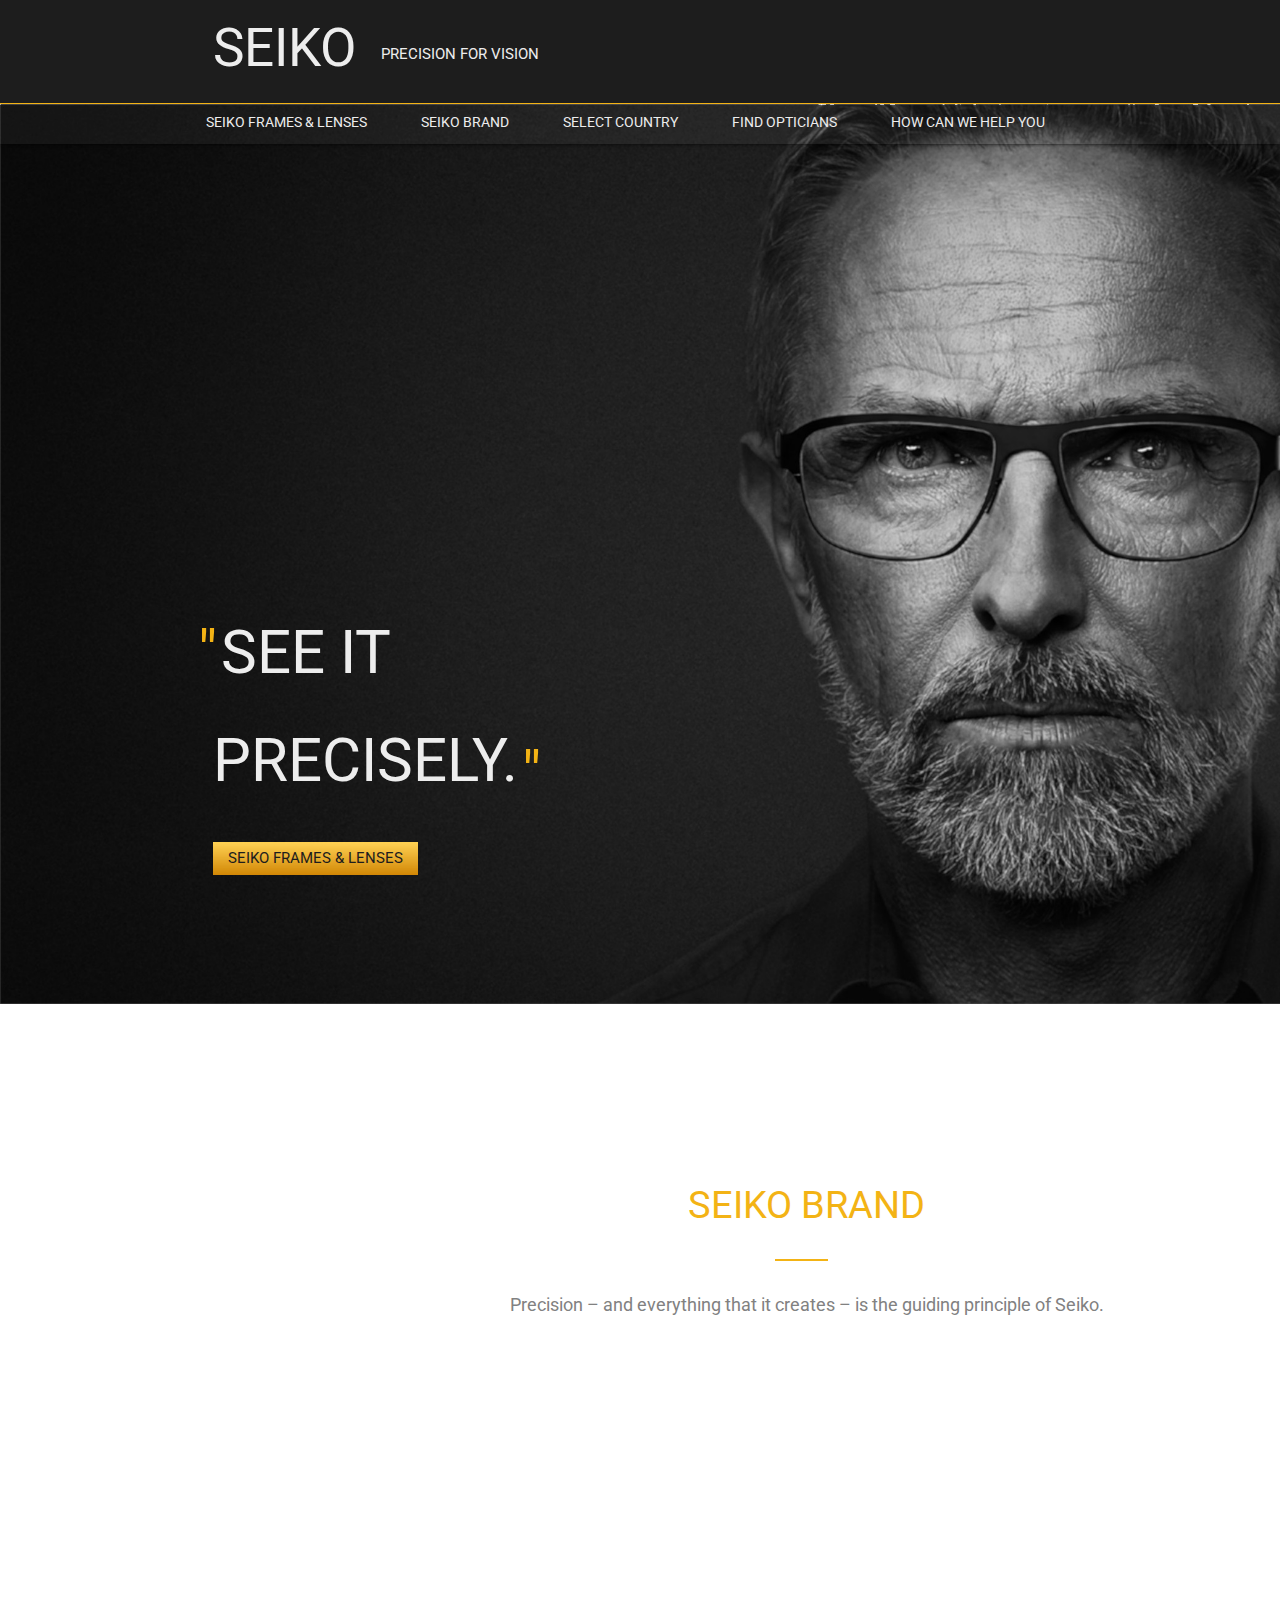
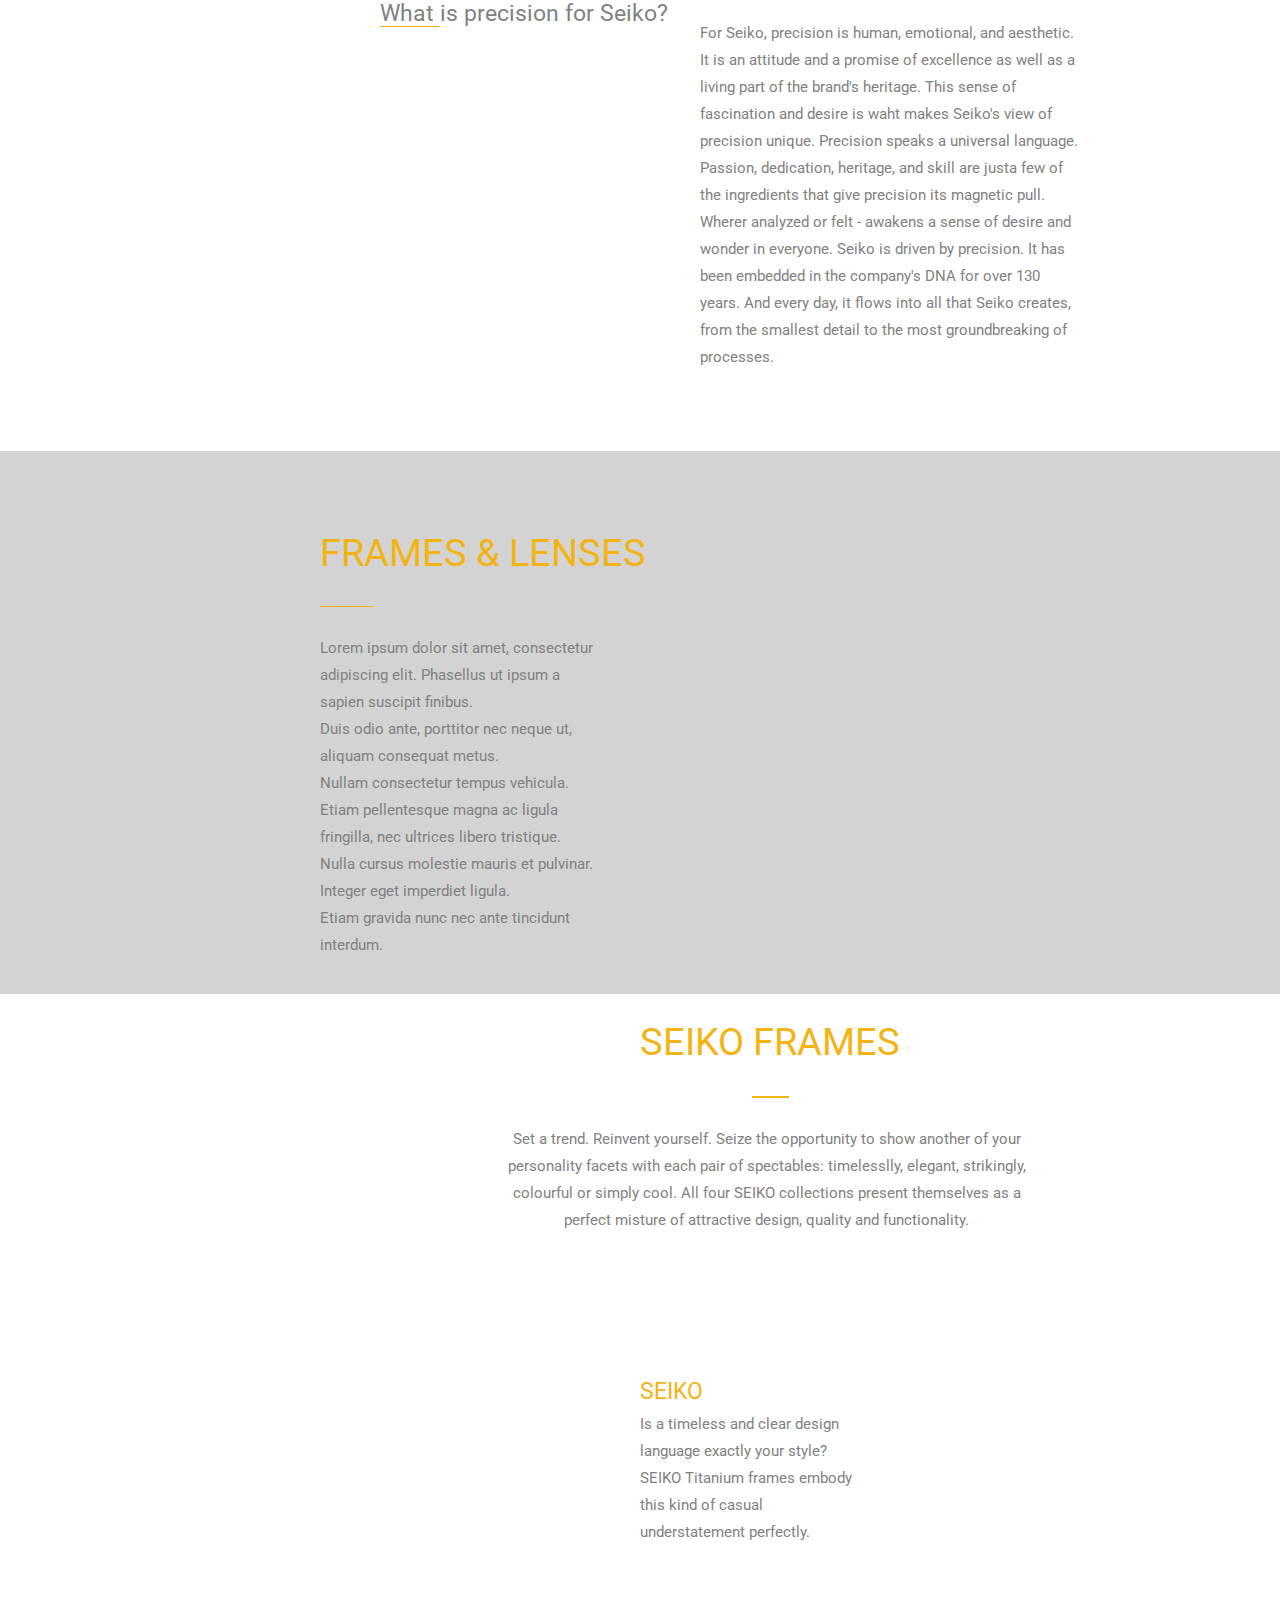
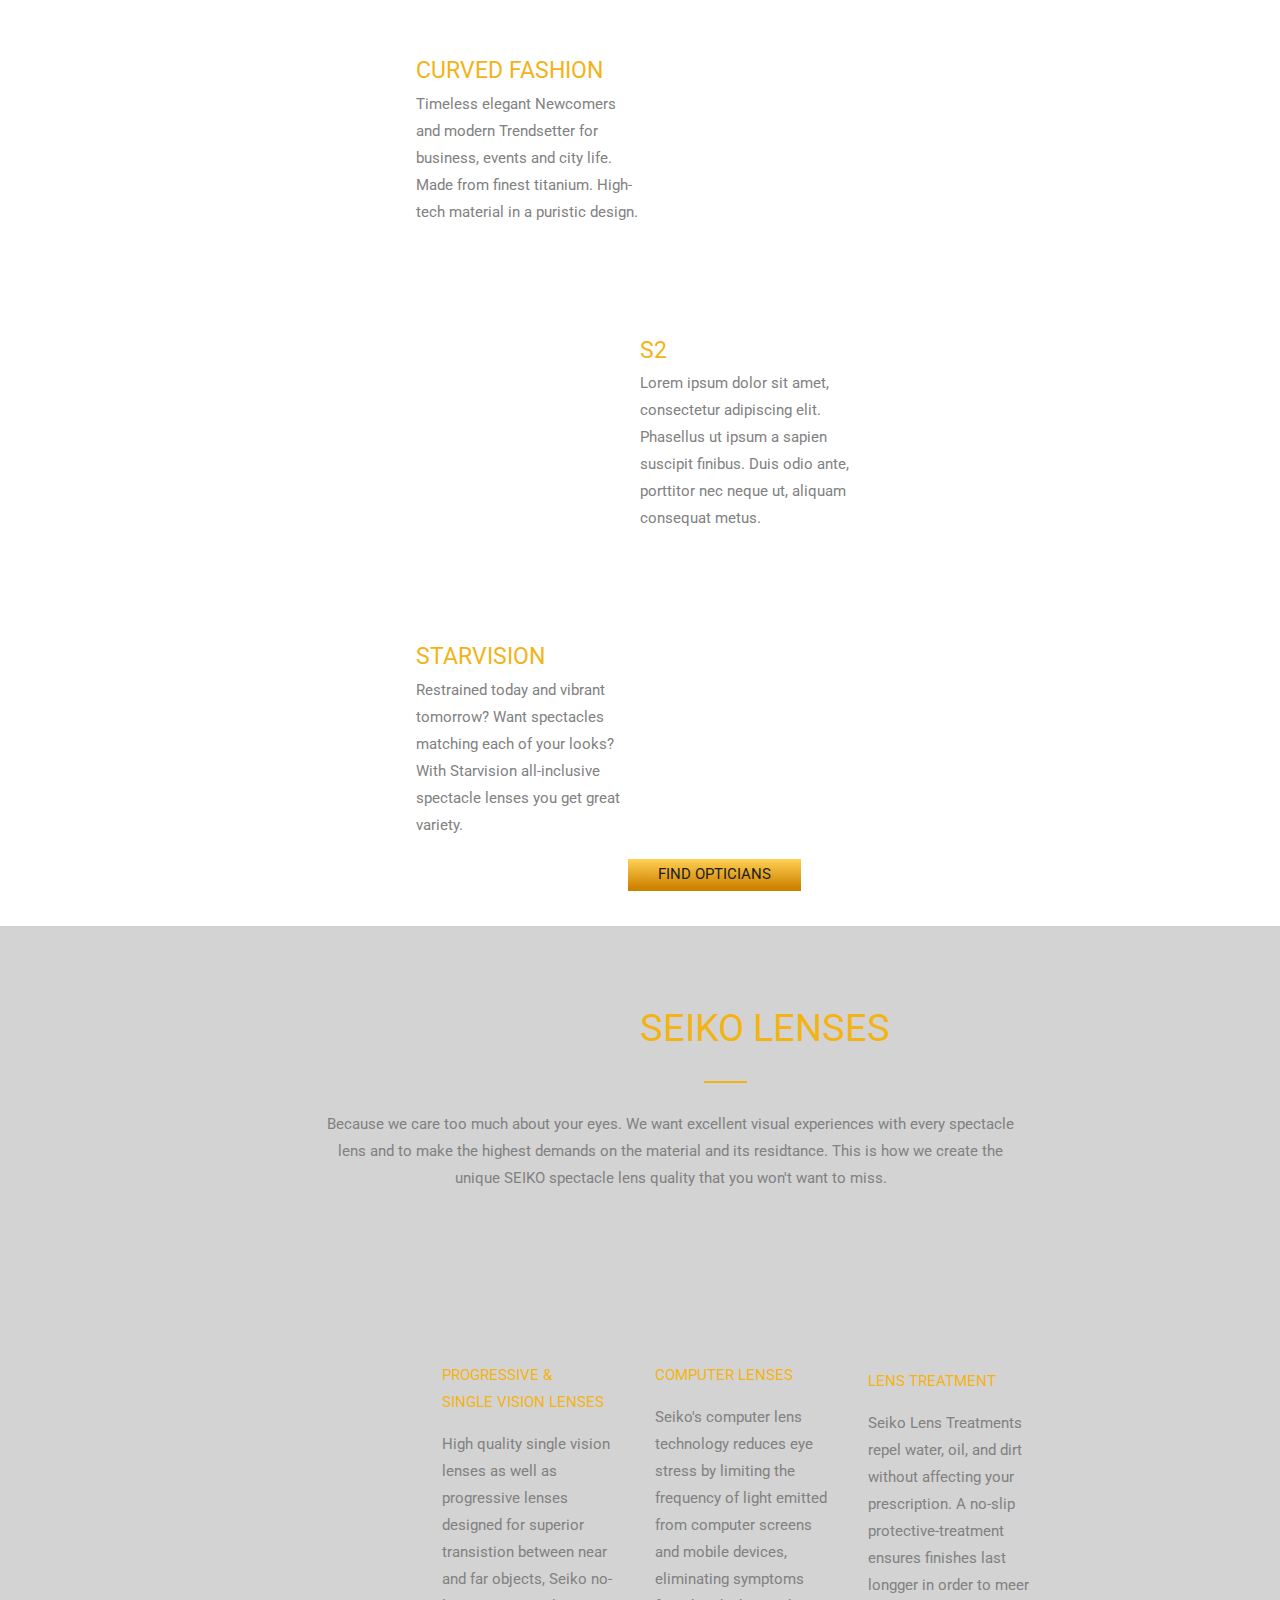
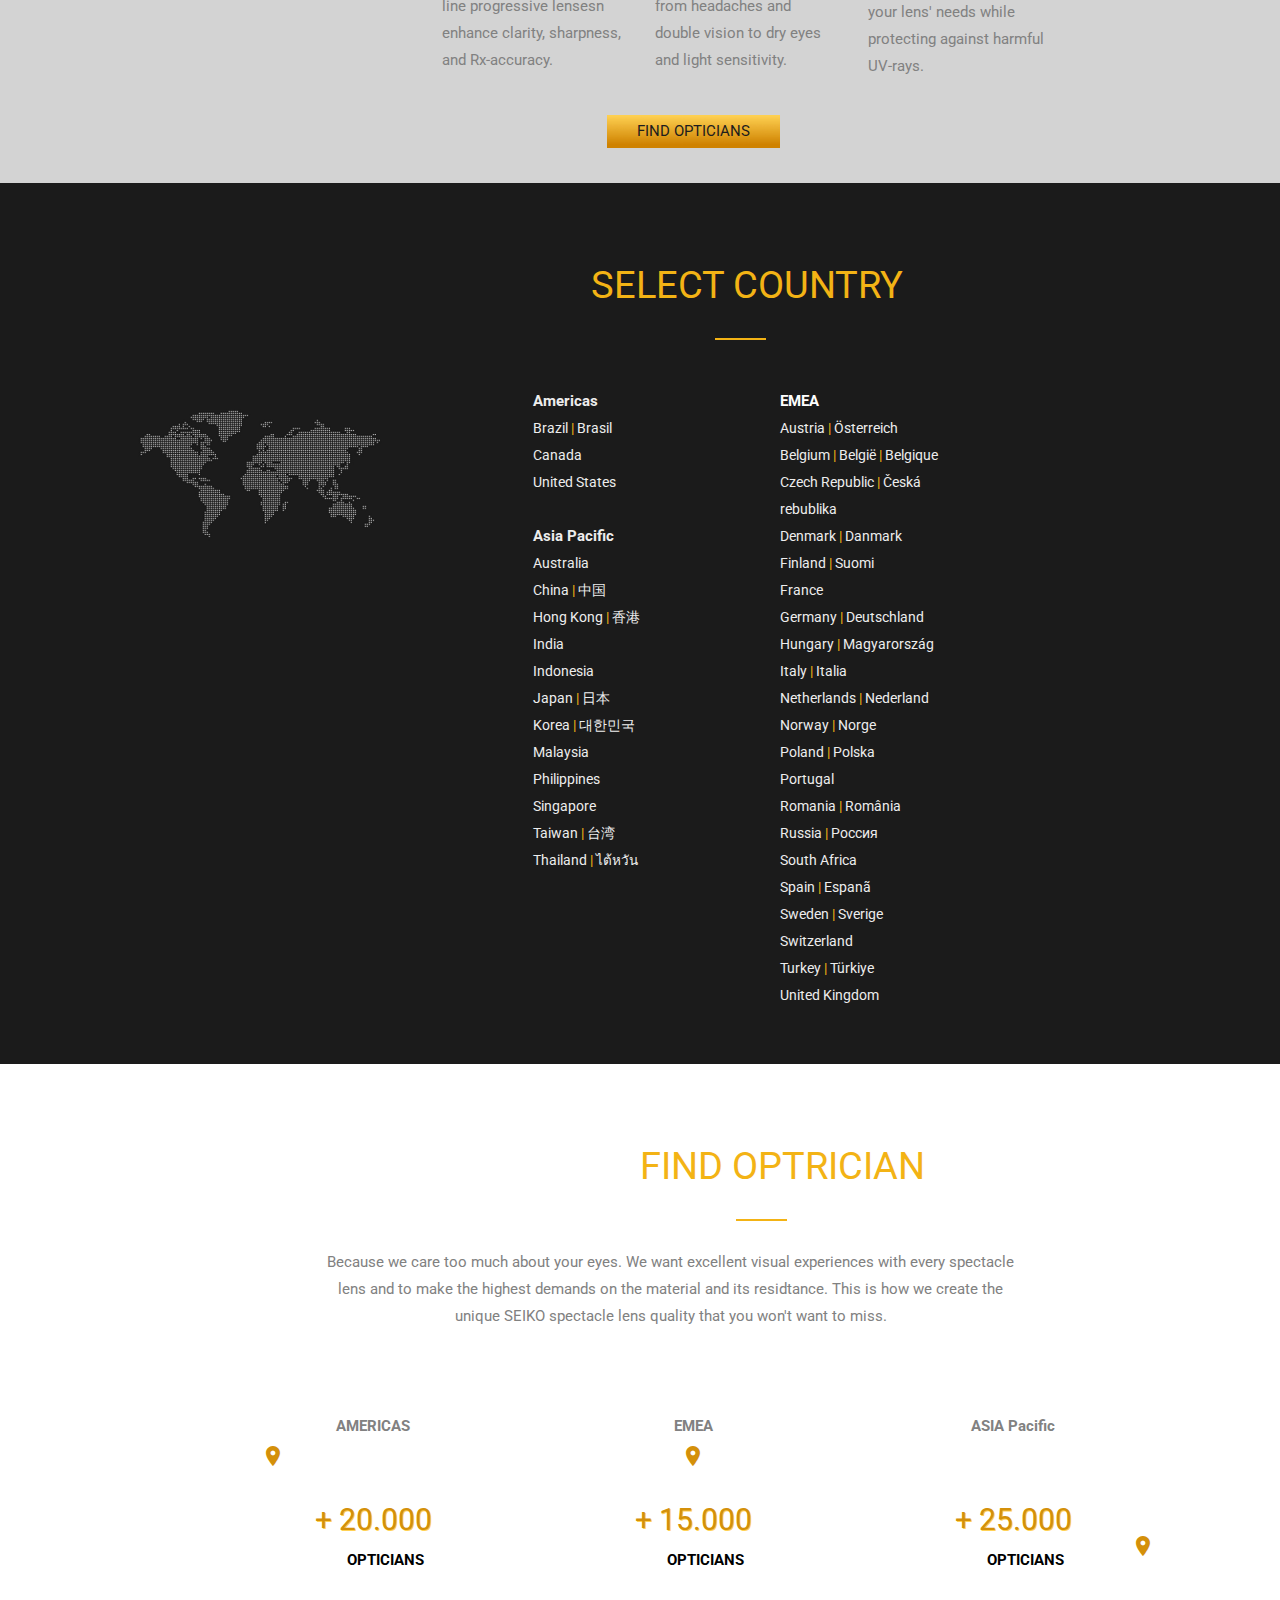
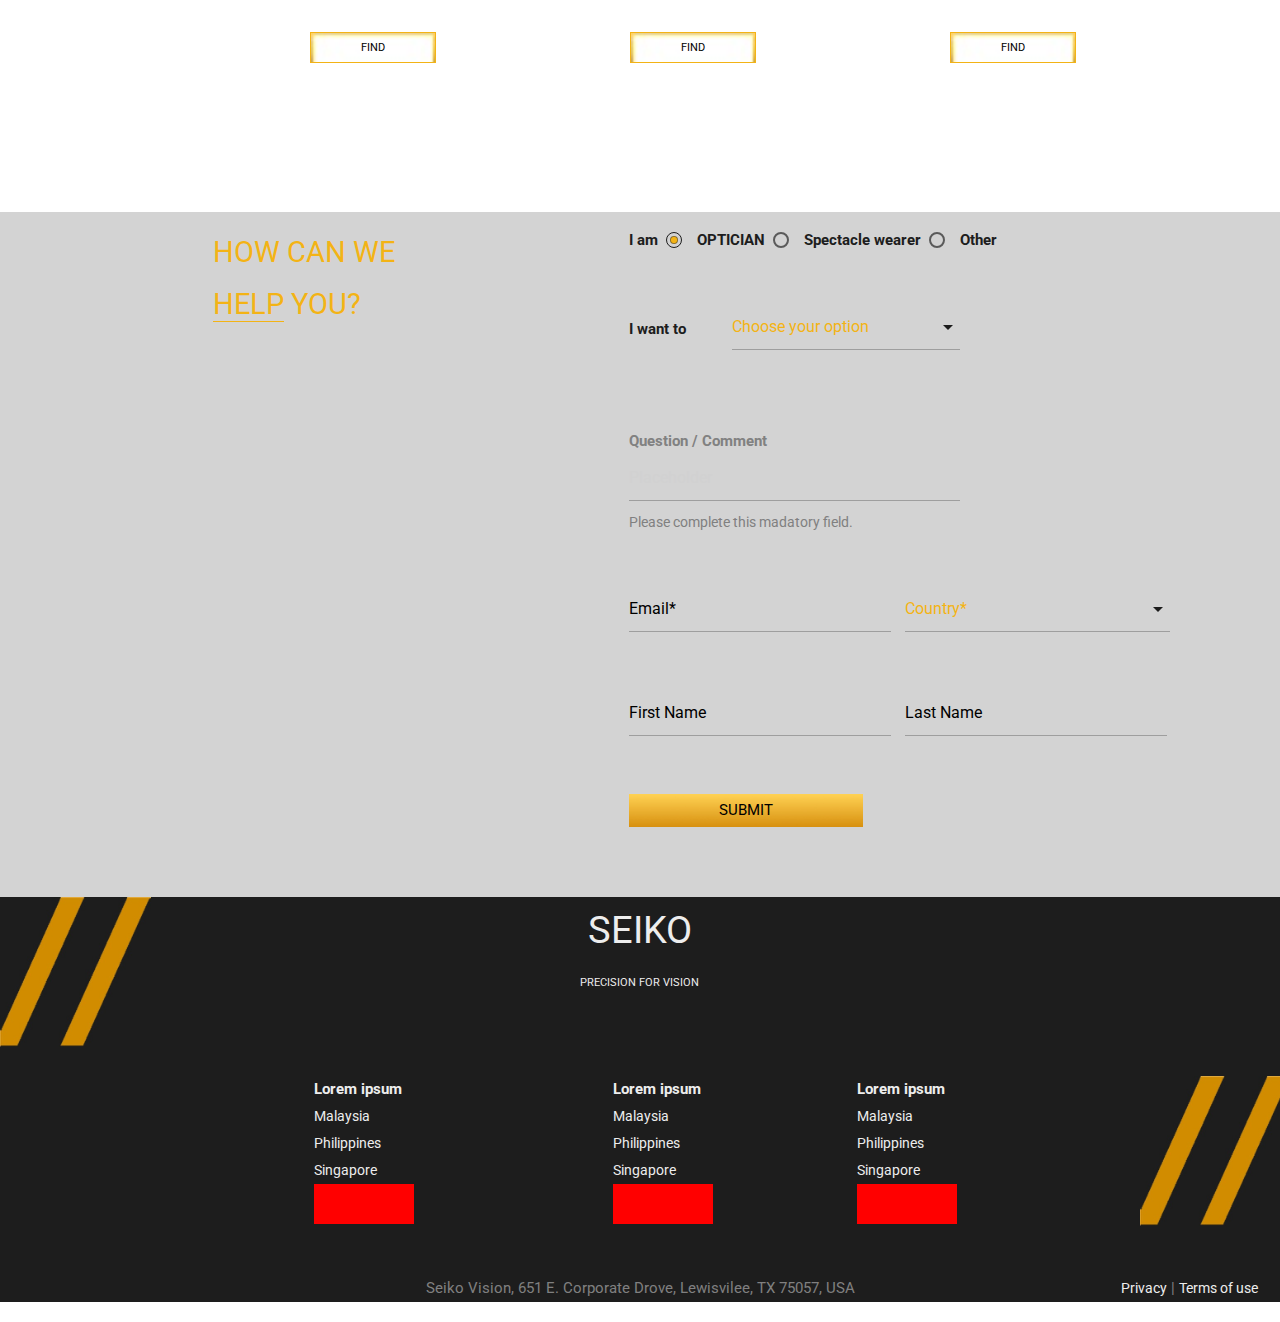
==== index.html @ 783b8f99 "adjusted footer margins and size of orange line images" ====
<!DOCTYPE html>
<html lang="en">

<head>
    <meta http-equiv="Content-Type" content="text/html; charset=UTF-8" />
    <title>SEIKO</title>

    <script src="js/sliding.js"></script>

    <!-- CSS  -->
    <link rel="stylesheet" href="https://maxcdn.bootstrapcdn.com/font-awesome/4.5.0/css/font-awesome.min.css">
    <link href="https://fonts.googleapis.com/css?family=Roboto" rel="stylesheet">
    <link href="https://fonts.googleapis.com/icon?family=Material+Icons" rel="stylesheet">
    <link href="css/materialize.css" type="text/css" rel="stylesheet"/>
    <link href="css/style.css" type="text/css" rel="stylesheet"/>
    <link href="css/sliding.css" type="text/css" rel="stylesheet"/>
</head>

<body>

    <div class="row" id="header_row">
        <div class="col s12 m12 l12" id="upper_col">
            <div class="row" id="logo_row">
                <!-- start: header with logo -->
                <div class="col s12 m12 l12" id="header_black_orange_border">
                    <div class="row" id="inner_row_header">
                        <div class="col s11 m10 l10 offset-s1 offset-m2 offset-l2 nav-wrapper container" id="inner_col_header">
                            <span id="big_logo_header">SEIKO</span>
                            <span id="second_logo_text">PRECISION FOR VISION</span>

                        </div><!-- end col-->
                    </div><!-- end row-->
                </div><!-- end: header with logo -->
            </div><!-- end row-->

<!-- START picture : see it precisely -->
            <div class="row" id="bg_image_row">
                <div class="col col s12 m12 l12" id="index-banner">
                  
    <!-- start opacity menu -->
                    <nav id="nav_desk" >
                        <div class="row" id="naw_row">
                            <div class="col s11 m10 l10 offset-s1 offset-m2 offset-l2 nav-wrapper container" id="col_menu">
                                <ul class="left hide-on-med-and-down" id="menu_list">
                                    <li><a href="#frames"><span>SEIKO FRAMES & LENSES</span></a></li>
                                    <li><a href="#seiko_brand"><span>SEIKO BRAND</span></a></li>
                                    <li><a href="#country"><span>SELECT COUNTRY</span></a></li>
                                    <li><a href="#find_optician"><span>FIND OPTICIANS</span></a></li>
                                    <li><a href="#help_container"><span>HOW CAN WE HELP YOU</span></a></li>
                                </ul>
                                <ul id="nav-mobile" class="sidenav" style=" z-index:999">
                                    <li><a href="#">Navbar Link</a></li>
                                </ul>
                                <a href="#" data-target="nav-mobile" class="sidenav-trigger" >
                                  <i class="material-icons">menu</i></a>
                            </div><!-- end col-->
                        </div><!-- end row-->
                    </nav>
    <!-- end opacity menu -->

                    <div class="col col s11 m10 l10 offset-s1 offset-m2 offset-l2" id="headline">
                            <span id="firstquote">"</span>
                            <span id="see_it">SEE IT </span>
                            <br>
                            <span id="precisely">PRECISELY.</span>
                            <span id="secondquote">"</span>
                            <br><br>
                        <button id="frames_lenses_button"><a href="#frames">SEIKO FRAMES & LENSES</a></button>
                    </div><!-- end col-->

              
                </div><!-- end col-->
            </div><!-- end row-->
<!-- END picture : see it precisely -->

        </div><!-- end col-->
    </div><!-- end row-->


<br><br><br><br>

<!-- Start: SEIKO BRAND  -->
<section>
    <div id="seiko_brand">
            <div class="row">
                <div class="col col s11 m10 l10 offset-s1 offset-m2 offset-l2 center">
                    <span class="flow-text" id="seikobrand_heading">
                      SEIKO BRAND
                    </span>
                    <br>
                    <hr id="branding_hr1">
                    <br>
                </div><!-- end col-->

                <div class="col col s11 m10 l10 offset-s1 offset-m2 offset-l2 center" id="below_seikobrand_heading">
                    <span class="flow-text" id="second_heading_seiko">
                      Precision – and everything that it creates – 
                      is the guiding principle of Seiko.
                  </span>
                </div><!-- end col-->
            </div><!-- end row-->

                    <div class="row">
                        <div class="col s10 m4 l2 offset-l4 offset-s6">
                            <img src="media/1.jpg" alt="2" class="responsive-img slideanim" id="brandimages1">
                        </div><!-- end col-->
                        <div class="col s10 m4 l2 offset-s4">
                            <img src="media/2.jpg" alt="2" class="responsive-img slideanim" id="brandimages2">
                        </div><!-- end col-->

                        <div class="col s10 m4 l2 offset-s4">
                            <img src="media/3.jpg" alt="2" class="responsive-img slideanim" id="brandimages3">
                        </div><!-- end col-->
                    </div><!-- end row-->


            <div class="row align-left">
                <div class="col s8 m11 l3 offset-m4 offset-s2 offset-l3 align-left">
                  <span id="what">
                    What
                  </span>
                  <span id="isprecision"> 
                    is precision for Seiko?
                  </span>
                </div><!-- end col-->

                <div class="col s8 m10 l4 offset-m2 offset-s2">
                    <p id="para7"><br>
                        For Seiko, precision is human, emotional, and aesthetic. It is an attitude and a promise of excellence as well as a living part of the brand's heritage. This sense of fascination and desire is waht makes Seiko's view of precision unique. Precision speaks a universal language. 
                        Passion, dedication, heritage, and skill are justa few of the ingredients that give precision its magnetic pull. Wherer analyzed or felt - awakens a sense of desire and wonder in everyone. Seiko is driven by precision. It has been embedded in the company's DNA for over 130 years. And every day, it flows into all that Seiko creates, from the smallest detail to the most groundbreaking of processes.
                    </p>
                </div><!-- end col-->
            </div><!-- end row-->
    </div><!-- end <div class="container"> -->
</section>
<!-- END: SEIKO BRAND  -->


<!-- Start: FRAMES & LENSES -->
    <div id="frames_lenses">
        <div class="section" id="frames">
            <br><br>
            <div class="row align-left" id="read_box">
                <div class="col s10 m10 l5 offset-m4 offset-s3 offset-l3">
                    <span class="flow-text" id="frames_lenses_heading">FRAMES & LENSES</span>
                    <br>
                    <hr id="lenses_hr">
                  </div>

                  <div class="col s10 m10 l3 offset-m2 offset-s2 offset-l3" >
                    <br>
                    <p id="lorem_ipsum1">
                        Lorem ipsum dolor sit amet, consectetur adipiscing elit. Phasellus ut ipsum a sapien suscipit finibus. <br> 
                        Duis odio ante, porttitor nec neque ut, aliquam consequat metus.<br>
                         Nullam consectetur tempus vehicula. <br> 
                         Etiam pellentesque magna ac ligula fringilla, nec ultrices libero tristique.<br>  
                         Nulla cursus molestie mauris et pulvinar.<br>  
                         Integer eget imperdiet ligula.<br> 
                         Etiam gravida nunc nec ante tincidunt interdum. 
                    </p>
                </div>

                <div class="col s10 m10 l4 offset-m2 offset-s2">
                    <img src="media/reading.jpg" class="responsive-img slideanim" alt="reading" id="reading_image">
                </div><!-- end col-->
            </div><!-- end row-->

        </div><!-- end <div class="section" id="brand"> -->
    </div><!-- end <div class="container"> -->
<!-- END: FRAMES & LENSES -->


<!-- Start: SEIKO FRAMES -->
    <div class="container">
        <div class="section" id="seikoframes">
            <div class="row">
                <div class="col s10 m8 l5 offset-m4 offset-s3 offset-l6">
                    <span class="flow-text" id="seiko_frames_heading">SEIKO FRAMES</span>
                    <br>
                    <hr id="branding_hr">
                    <br>
                </div>
                <div class="col s10 m10 l8 offset-m1 offset-s2 offset-l4 center" id="seiko_frames_second_heading">
                    <p id="para1">
                        Set a trend. Reinvent yourself. Seize the opportunity to show another of your personality facets with each pair of spectables: timelesslly, elegant, strikingly, colourful or simply cool. All four SEIKO collections present themselves as a perfect misture of attractive design, quality and functionality.
                    </p>
                </div><!-- end col-->
            </div><!-- end row-->

<!-- SEIKO Titanium -->
            <div class="row">
                <br><br>
                <div class="col s6 m6 l5 offset-l1">
                    <img src="media/glasses.jpg" class="responsive-img slideanim" alt="reading" id="glasses1">
                </div><!-- end col-->

                <div class="col s6 m6 l3 left-align">
                    <div id="glasses_titanium_heading">
                        <span id="inside_titanium" class="left">SEIKO</span>
                        <br>
                        <span class="left"> 
                          Is a timeless and clear design language exactly your style? SEIKO Titanium frames embody this kind of casual understatement perfectly.
                        </span>
                    </div>
                </div><!-- end col-->
            </div><!-- end row-->

<!-- CURVED FASHION -->
            <div class="row">
                <br><br>
                <div class="col s6 m6 l3 offset-l3">
                    <div id="glasses_curved_heading">
                        <span id="inside_curved" class="left">CURVED FASHION</span>
                        <br>
                        <span class="left"> 
                          Timeless elegant Newcomers and modern Trendsetter for business, events and city life. Made from finest titanium. High-tech material in a puristic design.
                        </span>
                    </div>
                </div><!-- end col-->

                <div class="col s6 m6 l5">
                    <img src="media/glasses.jpg" class="responsive-img slideanim" alt="reading" id="glasses2">
                </div><!-- end col-->
            </div><!-- end row-->

<!-- S2 -->
            <div class="row">
                <br><br>
                <div class="col s6 m6 l5 offset-l1">
                    <img src="media/glasses.jpg" class="responsive-img slideanim" alt="reading" id="glasses3">
                </div>
                <div class="col s6 m6 l3">
                    <div id="glasses_s2_heading">
                        <span id="inside_s2" class="left">S2</span>
                        <br>
                        <span class="left"> 
                          Lorem ipsum dolor sit amet, consectetur adipiscing elit. Phasellus ut ipsum a sapien suscipit finibus. Duis odio ante, porttitor nec neque ut, aliquam consequat metus. 
                        </span>
                    </div>
                </div><!-- end col-->
            </div><!-- end row-->

<!-- STARVISION -->
            <div class="row">
                <br><br>
                <div class="col s6 m6 l3 offset-l3">
                    <div id="glasses_starvision_heading">
                        <span id="inside_starvision" class="left">STARVISION</span>
                        <br>
                        <span class="left"> 
                          Restrained today and vibrant tomorrow? Want spectacles matching each of your looks? With Starvision all-inclusive spectacle lenses you get great variety.
                        </span>
                    </div>
                </div><!-- end col-->

                <div class="col s6 m6 l5">
                    <img src="media/glasses.jpg" class="responsive-img slideanim" alt="reading" id="glasses4">
                </div><!-- end col-->
            </div><!-- end row-->

            <div class="row">
                <div class="col s10 m12 l12 center offset-l1">
                    <button id="find_optician1"><a href="#find_optician"><span>FIND OPTICIANS</span></a></button>
                </div><!-- end col-->
            </div><!-- end row-->
        </div><!-- end <div class="section" id="brand"> -->
    </div><!-- end <div class="container"> -->
<!-- END: SEIKO FRAMES -->



<!-- Start: SEIKO LENSES -->
    <div id="seiko_lenses">
        <div class="section" id="lenses">
            <br><br>
            <div class="row">
                <div class="col s10 m12 l4 offset-l6 offset-s4">
                    <span class="flow-text" id="seiko_lenses_heading">SEIKO LENSES</span>
                    <br>
                    <hr id="branding_hr2">
                    <br>
                </div><!-- end col-->

                <div class="col s10 m10 l7 offset-s2 offset-m1 offset-l3 center" id="seiko_lenses_2nd_text">
                    <p id="para2">
                        Because we care too much about your eyes. We want excellent visual experiences with every spectacle lens and to make the highest demands on the material and its residtance. This is how we create the unique SEIKO spectacle lens quality that you won't want to miss.
                    </p>
                </div><!-- end col-->
            </div><!-- end row-->

            <div class="row">
                <div class="col s10 m10 l2 offset-m1 offset-s2 offset-l4">
                    <img src="media/lens1.gif" class="responsive-img slideanim" alt="1" id="lens1"><br>

                    <span id="lens1_heading" class="left">
                      PROGRESSIVE & 
                      <br>
                      SINGLE VISION LENSES
                    </span>
                    <br>
                    <p id="para3" class="left">
                        High quality single vision lenses as well as progressive lenses designed for superior transistion between near and far objects, Seiko no-line progressive lensesn enhance clarity, sharpness, and Rx-accuracy.
                    </p>
                </div><!-- end col-->

                <div class="col s10 m10 l2 offset-m1 offset-s2">
                    <img src="media/lens2.gif" class="responsive-img slideanim" alt="2" id="lens2"><br>

                    <span id="lens2_heading" class="left">
                      COMPUTER LENSES
                    </span>
                    <br><br>
                    <p id="para4" class="left">
                        Seiko's computer lens technology reduces eye stress by limiting the frequency of light emitted from computer screens and mobile devices, eliminating symptoms from headaches and double vision to dry eyes and light sensitivity.
                    </p>
                </div><!-- end col-->

                <div class="col s10 m10 l2 offset-m1 offset-s2">
                    <img src="media/lens3.gif" alt="3" class="responsive-img slideanim" id="lens3"><br>

                    <span id="lens3_heading" class="left">
                      LENS TREATMENT
                    </span>
                    <br><br>
                    <p id="para5" class="left">
                        Seiko Lens Treatments repel water, oil, and dirt without affecting your prescription. A no-slip protective-treatment ensures finishes last longger in order to meer your lens' needs while protecting against harmful UV-rays.
                    </p>
                </div><!-- end col-->
            </div><!-- end row-->

            <div class="row">
                <div class=" col s10 m12 l9 center offset-l2">
                    <button id="find_optician2"><a href="#find_optician"><span>FIND OPTICIANS</span></a></button>
                </div><!-- end col-->
            </div><!-- end row-->

        </div><!-- end section-->
    </div><!-- end <div id="seiko_lenses">-->
<!-- END: SEIKO LENSES -->


<!-- Start: SELECT COUNTRY -->
    <div id="country_select">
        <div class="section" id="country">
            <br><br>
            <div class="row align-left">
                <div class="col s12 m12 l6 offset-l4 center">
                    <span class="flow-text" id="select_country_heading">
                      SELECT COUNTRY
                    </span>
                    <br>
                    <hr id="branding_hr3">
                    <br>
                </div><!-- end col-->
            </div><!-- end row-->

            <div class="row">
                <div class="col s12 m12 l2 offset-l1 center">
                    <img src="media/map.jpg" class="responsive-img" alt="2" id="country_map">
                </div><!-- end col-->

                <div class="col s12 m12 l8 offset-l1">
                    <div class="row">
                        <div class="col s6 m6 l3 offset-l1">
                            <ul id="countrylist1">
                                <li id="UL_HEADING1">Americas</li>
                                <li><a href="#" alt="">Brazil <div class="horizontal_line">|</div> Brasil</a></li>
                                <li><a href="#" alt="">Canada</a></li>
                                <li><a href="#" alt="">United States</a></li>
                                <li>&ensp;</li>
                                <li id="UL_HEADING2">Asia Pacific</li>
                                <li><a href="#" alt="">Australia</a></li>
                                <li><a href="#" alt="">China  <div class="horizontal_line">|</div> 中国 </a></li>
                                <li><a href="#" alt="">Hong Kong  <div class="horizontal_line">|</div> 香港 </a></li>
                                <li><a href="#" alt="">India</a></li>
                                <li><a href="#" alt="">Indonesia</a></li>
                                <li><a href="#" alt="">Japan  <div class="horizontal_line">|</div> 日本 </a></li>
                                <li><a href="#" alt="">Korea  <div class="horizontal_line">|</div> 대한민국 </a></li>
                                <li><a href="#" alt="">Malaysia</a></li>
                                <li><a href="#" alt="">Philippines</a></li>
                                <li><a href="#" alt="">Singapore</a></li>
                                <li><a href="#" alt="">Taiwan  <div class="horizontal_line">|</div> 台湾 </a></li>
                                <li><a href="#" alt="">Thailand  <div class="horizontal_line">|</div> ไต้หวัน </a></li>
                            </ul>
                        </div><!-- end col-->

                        <div class="col s6 m6 l3 offset-l1">
                            <ul style="color:white;">
                                <li id="UL_HEADING3">EMEA</li>
                                <li><a href="#" alt="">Austria  <div class="horizontal_line">|</div>  &#214;sterreich</a></li>
                                <li><a href="#" alt="">Belgium  <div class="horizontal_line">|</div>  Belgi&#235;  <div class="horizontal_line">|</div>  Belgique</a></li>
                                <li><a href="#" alt="">Czech Republic  <div class="horizontal_line">|</div> &#268;esk&#225; rebublika </a></li>
                                <li><a href="#" alt="">Denmark  <div class="horizontal_line">|</div>  Danmark</a></li>
                                <li><a href="#" alt="">Finland  <div class="horizontal_line">|</div>  Suomi </a></li>
                                <li><a href="#" alt="">France</a></li>
                                <li><a href="#" alt="">Germany  <div class="horizontal_line">|</div>  Deutschland</a></li>
                                <li><a href="#" alt="">Hungary  <div class="horizontal_line">|</div>  Magyarorsz&#225;g</a></li>
                                <li><a href="#" alt="">Italy  <div class="horizontal_line">|</div>  Italia </a></li>
                                <li><a href="#" alt="">Netherlands  <div class="horizontal_line">|</div>  Nederland</a></li>
                                <li><a href="#" alt="">Norway  <div class="horizontal_line">|</div>  Norge</a></li>
                                <li><a href="#" alt="">Poland  <div class="horizontal_line">|</div>  Polska</a></li>
                                <li><a href="#" alt="">Portugal</a></li>
                                <li><a href="#" alt="">Romania  <div class="horizontal_line">|</div>  Rom&#226;nia</a></li>
                                <li><a href="#" alt="">Russia  <div class="horizontal_line">|</div> Россия </a></li>
                                <li><a href="#" alt="">South Africa</a></li>
                                <li><a href="#" alt="">Spain  <div class="horizontal_line">|</div>  Espan&#227;</a></li>
                                <li><a href="#" alt="">Sweden  <div class="horizontal_line">|</div>  Sverige</a></li>
                                <li><a href="#" alt="">Switzerland</a></li>
                                <li><a href="#" alt="">Turkey  <div class="horizontal_line">|</div>  T&#252;rkiye</a></li>
                                <li><a href="#" alt="">United Kingdom</a></li>
                            </ul>
                        </div><!-- end col-->
                    </div><!-- end row-->
                </div><!-- end col-->
            </div><!-- end row-->
        </div><!-- end <div class="section" id="brand"> -->
    </div><!-- end <div class="container"> -->
<!-- END: SELECT COUNTRY -->


<!-- Start: FIND OPTRICIAN -->
    <div id="find_optician">
        <div class="section" id="findoptrician">
            <br><br>
            <div class="row">
                <div class="col s8 m10 l6 offset-l6 offset-m4 offset-s3 ">
                    <span class="flow-text" id="find_opt_heading">
                      FIND OPTRICIAN
                    </span>
                    <br>
                    <hr id="branding_hr4">
                    <br>
                </div><!-- end col-->

                <div class="col s10 m10 l7 offset-s2 offset-m1 offset-l3 center " id="find_text">
                    <p id="para6">
                        Because we care too much about your eyes. We want excellent visual experiences with every spectacle lens and to make the highest demands on the material and its residtance. This is how we create the unique SEIKO spectacle lens quality that you won't want to miss.
                    </p>
                </div><!-- end col-->
            </div><!-- end row-->
        </div><!-- end <div class="section" id="lenses"> -->
    </div><!-- end <div class="container"> -->
<!-- END: FIND OPTRICIAN -->

<!-- Start: FIND County OPTRICIAN -->
    <div id="find_country_opt">
        <div class="section" id="find_country">
            <div class="row center">
                <div class="col s12 m12 l3 offset-l2">
                    <span id="find_americas_heading">
                      AMERICAS
                    </span>
                    <br>
                    <img src="media/map3.jpg" class="responsive-img slideanim" alt="2" id="america_img">
                    <br>
                    <button id="find_america">
                        FIND
                    </button>

                    <div id="america_text">
                        <span class="flow-text" id="america_number">+ 20.000 </span><br>
                        <span id="america_under_text">&ensp;&ensp;&ensp;OPTICIANS</span>
                    </div>
                    <i class="material-icons" id="loc_america">location_on</i>
                </div><!-- end col-->

                <div class="col s12 m12 l3  center">
                    <span id="find_emea_heading">
                      EMEA
                    </span>
                    <br>
                    <img src="media/map3.jpg" class="responsive-img slideanim" alt="2" id="emea_img">
                    <br>
                    <button id="find_emea">
                        FIND
                    </button>

                    <div id="emea_text">
                        <span class="flow-text" id="emea_number">+ 15.000 </span><br>
                        <span id="emea_under_text">&ensp;&ensp;&ensp;OPTICIANS</span>
                    </div>

                    <i class="material-icons" id="loc_emea">location_on</i>
                </div><!-- end col-->

                <div class="col s12 m12 l3  center">
                    <span id="find_asia_heading">
                      ASIA Pacific
                    </span>
                    <br>
                    <img src="media/map3.jpg" class="responsive-img slideanim" alt="2" id="asia_img">
                    <br>
                    <button id="find_asia">
                        FIND
                    </button>

                    <div id="asia_text">
                        <span class="flow-text" id="asia_number">+ 25.000 </span><br>
                        <span id="asia_under_text">&ensp;&ensp;&ensp;OPTICIANS</span>
                    </div>

                    <i class="material-icons" id="loc_asia">location_on</i>
                </div><!-- end col-->
            </div><!-- end row-->

        </div><!-- end section-->
    </div><!-- end <div id="find_country_opt">-->
<!-- END: FIND country OPTRICIAN -->

<!-- Start: How can we help you -->
    <div id="help_container">
        <div class="section" id="how_help">
            <div class="row align-left">
                <div class="col s9 l4 offset-l2 offset-s3 align-left">
                  <span id="help_can">HOW CAN WE</span> <br> 
                 <span id="help_how_heading">HELP</span><span id="help_can1"> YOU?</span>
                </div><!-- end col-->

                <div class="col s12 m6 l6">
                    <form action="#">

                      <div class="row" >
                        <div class="col s10 m12 l12 offset-s2">
                          <label class="radiolabel">
                              <span>I am</span>
                            <input class="with-gap" name="group1" type="radio" checked />
                              <span>OPTICIAN</span>
                          </label>
                            
                          <label class="radiolabel">
                            <input class="with-gap" name="group1" type="radio" />
                              <span>Spectacle wearer</span>
                          </label>
                            
                          <label class="radiolabel">
                            <input class="with-gap" name="group1" type="radio"  />
                              <span>
                                Other
                              </span>
                          </label>
                        </div>
                      </div>

                        <div class="row">
                          <div class="input-field col s10 m12 l12 offset-s2" style="margin-bottom:0;padding-bottom:0">
                            <div class="row">
                              <div class="input-field col s2" ><label>I want to</label>
                              </div>
                              <div class="input-field col s4">
                                <select>
                                  <option value="" selected>Choose your option</option>
                                  <option value="1">Option 1</option>
                                  <option value="2">Option 2</option>
                                  <option value="3">Option 3</option>
                                </select>
                              </div>
                            </div>
                          </div><!-- end col-->
                        </div>

                        <div class="row">
                            <div class="input-field col s9 m6 l6 offset-s2">
                                <span>Question / Comment</span><br>
                                <input placeholder="Placeholder" id="comment" type="text" class="validate">
                                <span id="comment_form">
                                  Please complete this madatory field.
                                </span>
                            </div><!-- end col-->
                        </div><!-- end row-->

                        <div class="row">
                            <div class="input-field col s10 m5 l5 offset-s2">
                                <input  value="Email*" id="email" type="email" class="validate">
                            </div><!-- end col-->

                            <div class="input-field col s9 m5 l5 offset-s2" id="country1">
                                <select >
                                  <option value="" selected>Country<span id="red_star1">*</span></option>
                                  <option value="1">Denmark</option>
                                </select>
                            </div><!-- end col-->
                        </div><!-- end row-->

                        <div class="row">
                            <div class="input-field col s10 m5 l5 offset-s2">
                                <input placeholder="Placeholder" id="first_name" type="text" class="validate" value="First Name">
                            </div><!-- end col-->

                            <div class="input-field col s10 m5 l5 offset-s2">
                                <input placeholder="Placeholder" id="last_name" type="text" class="validate" value="Last Name">
                            </div><!-- end col-->
                        </div><!-- end row-->

                        <div class="row">
                            <div class="input-field col s10 m5 l5 offset-s2">
                              <button id="submit">
                                  SUBMIT
                              </button>
                            </div>
                        </div>
                    </form>

                </div><!-- end col-->
            </div><!-- end row-->
        </div>
        <!-- end <div class="section" id="lenses"> -->
    </div>
    <!-- end <div class="container"> -->
<!-- END: How can we help you -->

<!-- Start: FOOTER -->
        <div class="section" id="footer">
            <div class="row center-align">
                <div class="col s12 m12 l4 left-align">
                     <img src="media/orange_lines.jpg" alt="" id="orange_line1">  
                </div><!-- end col-->
                <div class="col s12 m12 l4">
                    <span class="flow-text" id="footer_heading1">
                      SEIKO
                    </span>
                    <br>

                    <span class="flow-text" id="footer_heading2">
                      PRECISION FOR VISION
                    </span>
                </div><!-- end col-->
                <div class="col s12 m12 l4 right-align">
                     &emsp; 
                </div><!-- end col-->
            </div><!-- end row-->

            <div class="row center-align">
                <div class="col s12 m12 l12">
                    <div class="row">
                        <div class="col s12 m12 l2 offset-l3">
                               <ul id="footer_links1">
                                    <li class="footer_span_headings">Lorem ipsum</li>
                                    <li ><a href="#" alt="">Malaysia</a></li>
                                    <li><a href="#" alt="">Philippines</a></li>
                                    <li><a href="#" alt="">Singapore</a></li>
                                </ul>
                                <div class="red_box">&ensp;</div>
                        </div><!-- end col-->
                        <div class="col s12 m12 l3">
                            <div style="width: 50%; margin: 0 auto;">
                               <ul id="footer_links2">
                                    <li class="footer_span_headings">Lorem ipsum</li>
                                    <li><a href="#" alt="">Malaysia</a></li>
                                    <li><a href="#" alt="">Philippines</a></li>
                                    <li><a href="#" alt="">Singapore</a></li>
                                </ul>
                                <div class="red_box">&ensp;</div>
                            </div>
                        </div><!-- end col-->
                        <div class="col s12 m12 l2" >
                               <ul id="footer_links3">
                                    <li class="footer_span_headings">Lorem ipsum</li>
                                    <li><a href="#" alt="">Malaysia</a></li>
                                    <li><a href="#" alt="">Philippines</a></li>
                                    <li><a href="#" alt="">Singapore</a></li>
                                </ul>
                                <div class="red_box">&ensp;</div>
                        </div><!-- end col-->
                        <div class="col s12 m12 l2 right-align">
                               <img src="media/orange_lines.jpg" alt="" id="orange_line2">
                        </div><!-- end col-->

                    </div><!-- end row-->

                </div><!-- end col-->
            </div><!-- end row-->

             <div class="row align-left">
                <div class="col s10 m6 l6 offset-l3 center-align">
                    <span style="color:grey">
                    Seiko Vision, 651 E. Corporate Drove, Lewisvilee, TX 75057, USA
                    </span>
                </div><!-- end col-->
                 <div class="col s10 m6 l3">
                    <ul id="terms" >
                        <li><a href="#" alt="">Privacy</a></li>
                        |
                        <li><a href="#" alt="">Terms of use</a></li>
                    </ul>  
                </div><!-- end col-->

            </div><!-- end row-->

             
    </div><!-- end col-->



<!-- END: FOOTER -->


<!--  Scripts-->
    <script src="https://code.jquery.com/jquery-2.1.1.min.js"></script>
    <script src="js/materialize.js"></script>
    <script src="js/init.js"></script>
    <script>

      

        document.addEventListener('DOMContentLoaded', function() {
            var elems = document.querySelectorAll('.sidenav');
            var instances = M.Sidenav.init(elems, options);
        });

        // Or with jQuery

        $(document).ready(function() {
            $('.sidenav').sidenav();
        });

        document.addEventListener('DOMContentLoaded', function() {
            var elems = document.querySelectorAll('select');
            var instances = M.FormSelect.init(elems, options);
        });

        // Or with jQuery

        $(document).ready(function() {
            $('select').formSelect();
        });


        $(document).ready(function() {
            M.updateTextFields();
        });


        $(document).ready(function() {
          $('select').material_select();
        });

         $('select').material_select('destroy');






    </script>
</body>
</html>
---- css/style.css ----
/* Custom Stylesheet */
/**
 * orange: #F3B315   black:#1D1D1D    white:#EDEDED
 */















*{padding:0; margin:0;font-family: 'Roboto', sans-serif; }

html, body {
    max-width: 100%;
    overflow-x: hidden;
    scroll-behavior: smooth;    
}

body{
	scroll-behavior: smooth;    
	position: relative; 
    z-index: -999; 
}
.red_box{
	width: 100px;
	height: 40px;
	background-color: red;
}




/* ************************************************************************************** /*
/*text*/

#lorem_ipsum1{
	padding-right: 3em;text-align: left;
}
#para1{
	padding-right: 3em;
}
#seiko_lenses_2nd_text{
	margin-bottom: 2.2em; 
}
#para2{
	padding-right: 3em;
}

/*small*/
@media only screen and (min-width: 0px){
#para3{
	padding: 1em; padding-left: 1em;
}
#para4{
	padding: 1em; padding-left: 1em;
}
#para5{
	padding: 1em; padding-left: 1em;
}
#para1{
	padding-right: 3em;
}
}

/*medium*/
@media only screen and (min-width: 601px){
#para3{
	padding: 1em; 
}
#para4{
	padding: 1em;
}
#para5{
	padding: 1em;
}
#para1{
	padding-right: 0em;
}
}

/*large*/
@media only screen and (min-width: 993px){
#para3{
	padding: 1em; text-align: left;
}
#para4{
	padding: 1em;text-align: left;
}
#para5{
	padding: 1em;text-align: left;
}
#para1{
	padding-right: 3em;
}
}






#find_text{
	margin-bottom: 2.2em; 
}
#para6{
	padding-right: 3em;
}
#para7{
	padding-right: 3em;
}
#america_text{
    position: relative; top:-170px; left: 0px;
}
#emea_text{
	position: relative; top:-170px;left: 0px;
}

#asia_text{
	position: relative; top:-170px;left: 0px;
}

#america_number{
	color:#D4900A;font-size:2em;text-shadow: 1px 1px #FFD155;
}
#america_under_text{
	font-weight: bold;color: black;
}
#emea_number{
	color:#D4900A;font-size:2em;text-shadow: 1px 1px #FFD155;
}
#emea_under_text{
	font-weight: bold;color: black;
}
#asia_number{
	color:#D4900A;font-size:2em;text-shadow: 1px 1px #FFD155;
}
#asia_under_text{
	font-weight: bold; color: black;
}















/* ************************************************************************************** /*
/*Headings*/

#big_logo_header{
	font-size:3.5em; margin-right: 0.4em; 
}
#second_logo_text{
    display:inline-block; vertical-align: middle; margin-bottom:1em;
}

#header_black_orange_border{
	background-color: #1D1D1D; 
	color:#EDEDED; padding:0; margin:0; 
	border-bottom:1px solid #F3B315;

}
/*small*/
@media only screen and (min-width: 0px){
	#headline{
	  color:#EDEDED;position: absolute; top: 15vh; left: 10vw;

	}
	#firstquote{
		position: relative;
		left:-40px;
		font-size: 2em;
		color:#F3B315;
		display:inline-block;
	}
	#see_it{
		position: relative;
		left:-40px;
		display:inline-block;
		font-size: 2em; 
	}
	#precisely{
		font-size:0.5em;
		display:inline-block;
		font-size: 2em;
	}
	#secondquote{
		position: relative;
		left:0px; 
		top:13px;
		color:#F3B315;
		display:inline-block;
		font-size: 2em;
	}
}

/*medium*/
@media only screen and (min-width: 601px){
	#headline{
	  color:#EDEDED;position: absolute; top: 17vh; left: 0;

	}
	#firstquote{
		position: relative;
		left:-15px;
		font-size: 2em;
		color:#F3B315;
		display:inline-block;
	}
	#see_it{
		position: relative;
		left:-15px;
		display:inline-block;
		font-size: 2em; 
	}
	#precisely{
		font-size:0.5em;
		display:inline-block;
		font-size: 2em;
	}
	#secondquote{
		position: relative;
		left:0px; 
		top:13px;
		color:#F3B315;
		display:inline-block;
		font-size: 2em;
	}
}

/*large*/
@media only screen and (min-width: 993px){
	#headline{
	  color:#EDEDED;position: absolute; top: 55vh; left: 0;

	}
	#firstquote{
		position: relative;
		left:-15px;
		font-size: 4em;
		color:#F3B315;
		display:inline-block;
	}
	#see_it{
		position: relative;
		left:-15px;
		display:inline-block;
		font-size: 4em; 
	}
	#precisely{
		font-size:0.5em;
		display:inline-block;
		font-size: 4em;
	}
	#secondquote{
		position: relative;
		left:0px; 
		top:13px;
		color:#F3B315;
		display:inline-block;
		font-size: 4em;
	}
}




#seikobrand_heading{
	color:#F3B315;display:inline-block; padding-bottom:0.5em; font-size:2.5em;
}
#below_seikobrand_heading{
	margin-bottom: 2.2em; 
}
#second_heading_seiko{
	font-size:1.2em; 
}
#what{
	font-size:1.5em; border-bottom: 1px solid #F3B315; 
}
#isprecision{
	font-size:1.5em;
}
#frames_lenses_heading{
	color:#F3B315;display:inline-block; padding-bottom:0.5em; font-size:2.5em;
}
#seiko_frames_heading{
	color:#F3B315;display:inline-block; padding-bottom:0.5em; font-size:2.5em;
}
#seiko_frames_second_heading{
	margin-bottom: 2.2em;
}
#glasses_titanium_heading{
	display: inline-block;vertical-align: middle;margin-top: 2em;
}
#glasses_curved_heading{
	display: inline-block;vertical-align: middle;margin-top: 2em;
}



#inside_titanium{
	color:#F3B315;font-size:2em;
}
#inside_curved{
	color:#F3B315;font-size:2em;
}
#inside_starvision{
	color:#F3B315;font-size:2em;
}
#inside_s2{
	color:#F3B315;font-size:2em;
}


/*small*/
@media only screen and (min-width: 0px){
#inside_titanium{
	color:#F3B315;font-size:1em;
}
#inside_curved{
	color:#F3B315;font-size:1em;
}
#inside_starvision{
	color:#F3B315;font-size:1em;
}
#inside_s2{
	color:#F3B315;font-size:1em;
}
}

/*medium*/
@media only screen and (min-width: 601px){
#inside_titanium{
	color:#F3B315;font-size:2em;
}
#inside_curved{
	color:#F3B315;font-size:2em;
}
#inside_starvision{
	color:#F3B315;font-size:2em;
}
#inside_s2{
	color:#F3B315;font-size:2em;
}
}

/*large*/
@media only screen and (min-width: 993px){
#inside_titanium{
	color:#F3B315;font-size:1.5em; 
}
#inside_curved{
	color:#F3B315;font-size:1.5em;
}
#inside_starvision{
	color:#F3B315;font-size:1.5em;
}
#inside_s2{
	color:#F3B315;font-size:1.5em;
}
}


#glasses_starvision_heading{
	display: inline-block;vertical-align: middle;margin-top: 2em;
}
#glasses_s2_heading{
	display: inline-block;vertical-align: middle;margin-top: 2em;
}
#seiko_lenses_heading{
	color:#F3B315;display:inline-block; padding-bottom:0.5em; font-size:2.5em;
}
#lens1_heading{
	padding-left:1em; color:#F3B315;display:inline-block;font-size:1em;padding-top: 2em;
}
#lens2_heading{
	padding-left:1em; color:#F3B315;display:inline-block;font-size:1em;padding-top: 2em;
}
#lens3_heading{
	padding-left:1em; color:#F3B315;display:inline-block;font-size:1em;padding-top: 2em;
}
#select_country_heading{
	color:#F3B315;display:inline-block; padding-bottom:0.5em; font-size:2.5em;
}
#find_opt_heading{
	color:#F3B315;display:inline-block; padding-bottom:0.5em; font-size:2.5em;
}
#find_americas_heading{
	font-weight: bold;
}
#find_asia_heading{
	font-weight: bold; 
}
#find_emea_heading{
	font-weight: bold;
}
#help_how_heading{
	font-size:1.9em; border-bottom: 1px solid #F3B315;color:#F3B315; 
}
#help_can{
	font-size:1.9em; color:#F3B315;
}
#help_can1{
	font-size:1.9em; color:#F3B315;
}
#footer_heading1{
	color:#EDEDED;display:inline-block; 
	padding-bottom:0.1em; font-size:2.5em;
}
#footer_heading2{
	color:#EDEDED;display:inline-block; 
	padding-bottom:0.5em; 
	font-size:0.7em;
}
.footer_span_headings{
	font-weight:bold; color:#EDEDED;
}







/* ************************************************************************************** /*
/*section containers*/
#seiko_brand{
width:100vw;
}
#frames_lenses{
	width:100vw;  background-color:lightgrey;
}
#seiko_lenses{
	width:100vw; background-color:lightgrey;
}
#country_select{
	width:100vw; margin: 0; background-color:#1B1B1B;
}
#find_optician{
	width:100vw;
}
#find_country_opt{
	width:100vw;
}
#help_container{
	width:100vw; background-color:lightgrey
}
#footer{
	width:100vw; margin: 0; padding:0 ;background-color:#1D1D1D;
}



#read_box div img{
	max-height: 250px;
}






/* ************************************************************************************** /*
/*buttons*/

/*small*/
@media only screen and (min-width: 0px){
	#frames_lenses_button{
	background-image: url(../media/button_bg.jpg);
	background-size: cover;
	background-repeat: no-repeat;
	/*background-color:#F3B315;*/
	font-size: 0.7em;
	min-height: 30px;
	padding-top: 0em; 
	padding-bottom: 0em; 
	padding-left: 2em; 
	padding-right:2em;
	margin: 0;
	border:none
	}
	#frames_lenses_button a{
	color: #1D1D1D ;
	}
	#frames_lenses_button:hover{
	background-image: url(../media/button_bg_hover.jpg);
	background-size: cover;
	background-repeat: no-repeat;
	/*background-color:#F3B315;*/
	}
}

/*medium*/
@media only screen and (min-width: 601px){
	#frames_lenses_button{
	background-image: url(../media/button_bg.jpg);
	background-size: cover;
	background-repeat: no-repeat;
	/*background-color:#F3B315;*/
	font-size: 1em;
	padding-top: 0.5em; 
	padding-bottom: 0.5em; 
	padding-left: 1em; 
	padding-right:1em;
	border:none
	}
	#frames_lenses_button a{
	color: #1D1D1D;
	}
	#frames_lenses_button:hover{
	background-image: url(../media/button_bg_hover.jpg);
	background-size: cover;
	background-repeat: no-repeat;
	/*background-color:#F3B315;*/
	}
}

/*large*/
@media only screen and (min-width: 993px){
#frames_lenses_button{
	background-image: url(../media/button_bg.jpg);
	background-size: cover;
	background-repeat: no-repeat;
	/*background-color:#F3B315;*/
	font-size: 1em;
	padding-top: 0.5em; 
	padding-bottom: 0.5em; 
	padding-left: 1em; 
	padding-right:1em;
	border:none;
	cursor: pointer;
	}
	#frames_lenses_button a{
	color: #1D1D1D ;
	}
	#frames_lenses_button:hover{
	background-image: url(../media/button_bg_hover.jpg);
	background-size: cover;
	background-repeat: no-repeat;
	/*background-color:#F3B315;*/
}
}



#find_optician1{
	background-image: url(../media/button_bg.jpg);
	background-size: cover;
	background-repeat: no-repeat;
	font-size: 1em;
	padding-top: 0.5em; 
	padding-bottom: 0.5em; 
	padding-left: 2em; 
	padding-right:2em;
	border:none;
	cursor: pointer;
}
#find_optician1:hover{
	background-image: url(../media/button_bg_hover.jpg);
	background-size: cover;
	background-repeat: no-repeat;
	/*background-color:#F3B315;*/
	color: #1D1D1D ;
}
#find_optician2{
	background-image: url(../media/button_bg.jpg);
	background-size: cover;
	background-repeat: no-repeat;
	/*background-color:#F3B315;*/
	font-size: 1em;
	padding-top: 0.5em; 
	padding-bottom: 0.5em; 
	padding-left: 2em; 
	padding-right:2em;
	border:none;
	cursor: pointer;
}
#find_optician2:hover{
	background-image: url(../media/button_bg_hover.jpg);
	background-size: cover;
	background-repeat: no-repeat;
	/*background-color:#F3B315;*/
	color: #1D1D1D ;
}
#find_optician1 a{
	color: #1D1D1D;
}

#find_optician2 a{
	color: #1D1D1D;
}
#find_optician1 a:hover{
	color: #1D1D1D ;
}

#find_optician2 a:hover{
	color: #1D1D1D ;
}
#find_america{
	background-image: url(../media/find.jpg);
	background-size: cover;
    resize: both;
	background-repeat: no-repeat;
	width: 12em;
	height: 3em;

	font-size: 0.7em;
	padding-top: 0.5em; 
	padding-bottom: 0.5em; 
	padding-left: 3em; 
	padding-right:3em;
	border:1px solid #F3B315;
	cursor: pointer;
}
#find_america:hover{
	background-image: url(../media/find2.jpg);
}

#find_emea{
	background-image: url(../media/find.jpg);
	background-size: cover;
    resize: both;
	background-repeat: no-repeat;
	width: 12em;
	height: 3em;

	font-size: 0.7em;
	padding-top: 0.5em; 
	padding-bottom: 0.5em; 
	padding-left: 3em; 
	padding-right:3em;
	border:1px solid #F3B315;
	cursor: pointer;
}
#find_emea:hover{
background-image: url(../media/find2.jpg);
}

#find_asia{
	background-image: url(../media/find.jpg);
	background-size: cover;
    resize: both;
	background-repeat: no-repeat;
	width: 12em;
	height: 3em;

	font-size: 0.7em;
	padding-top: 0.5em; 
	padding-bottom: 0.5em; 
	padding-left: 3em; 
	padding-right:3em;
	border:1px solid #F3B315;
	cursor: pointer;
}
#find_asia:hover{
background-image: url(../media/find2.jpg);
}


#find_america a{
	color: #1D1D1D;
}
#find_emea a{
	color: #1D1D1D;
}
#find_asia a{
	color: #1D1D1D;
}

#submit{
	background-image: url(../media/button_bg.jpg);
	background-size: cover;
	background-repeat: no-repeat;
	/*background-color:#F3B315;*/
	font-size: 1em;
	padding-top: 0.5em; 
	padding-bottom: 0.5em; 
	padding-left: 2em; 
	padding-right:2em;
	border:none;
	width: 85%;
	cursor: pointer;
}
#submit:hover{
	background-image: url(../media/button_bg_hover.jpg);
	background-size: cover;
	background-repeat: no-repeat;
	/*background-color:#F3B315;*/
	
}
#submit a{
	color: #1D1D1D;
}
#submit a:hover{
	color: #9F5200;
}




/* ************************************************************************************** /*
/*icons*/
#loc_america{
color:#D4900A;
position: relative; 
top: -300px;
left: -100px;	
}

#loc_emea{
color:#D4900A;
position: relative; 
top: -300px;
left: 0px;	
}

#loc_asia{
color:#D4900A;
position: relative; 
top: -210px;
left: 130px;		
}











/* ************************************************************************************** /*
/*underlines*/
#branding_hr {
    display: block;
    height: 1px;
    border: 0;
    border-top: 2px solid #F3B315;
    margin-left: 30%;
    width: 10%;
}
#branding_hr1 {
    display: block;
    height: 1px;
    border: 0;
    border-top: 2px solid #F3B315;
    margin-left: 47%;
    width: 5%;
}
#branding_hr2 {
    display: block;
    height: 1px;
    border: 0;
    border-top: 2px solid #F3B315;
    margin-left: 15%;
    width: 10%;
}
#branding_hr3 {
    display: block;
    height: 1px;
    border: 0;
    border-top: 2px solid #F3B315;
    margin-left: 45%;
    width: 8%;
}
#branding_hr4 {
    display: block;
    height: 1px;
    border: 0;
    border-top: 2px solid #F3B315;
    margin-left: 15%;
    width: 8%;
}
#branding_hr5 {
    display: block;
    height: 1px;
    border: 0;
    border-top: 2px solid #F3B315;
    margin-left: 45%;
    width: 8%;
}
#lenses_hr {
    display: block;
    height: 1px;
    border: 0;
    border-top: 1px solid #F3B315;
    width: 10%;
}




/* ************************************************************************************** /*
/*country-list*/
.horizontal_line{
 color: #F3B315;
 display: inline;
}
















/* ************************************************************************************** /*
/*nav*/


/*small*/
@media only screen and (min-width: 0px){
	#nav_desk{
	background-color: rgba(128, 128, 128, 0.1);padding:0; margin:0; max-height: 64px;
	position: relative; 
    z-index: -999; 

	top: 0vh; 
	left: 0;
	}
}
/*medium*/
@media only screen and (min-width: 601px){
	#nav_desk{
	background-color: rgba(128, 128, 128, 0.1);padding:0; margin:0; max-height: 64px;
	position: relative; 
    z-index: -999; 

	top: 0vh; 
	left: 0;
}
/*large*/
@media only screen and (min-width: 993px){
	#nav_desk{
	background-color: rgba(128, 128, 128, 0.1);
	padding:0; 
	margin:0; 
	max-height: 40px;

	position: relative; 
    z-index: -999; 

	top: 0vh; 
	left: 0;
	}
}





/* ************************************************************************************** /*
/*Lists*/
 ul li a {
 	padding:0;
 	margin:0; 
 	color:#EDEDED;
 	padding-right:4em;
 	font-size: 0.9em;
 }
  ul li span{
 	display: block; height: 100%;width: 100%;
 }
 ul li a:hover {
 	color: #F3B315;
 }
 ul li span:hover {
 	border-top:  1px solid #F3B315;
 }

#terms{
	float:right; display: inline; margin-right: 1.5em;
}
#terms li{
	display: inline;
}
#terms li a{
	padding-right: 0;
}



 #menu_list{
 	line-height:2.5em; 
	position: relative; 
    z-index: -999; 
 }
#countrylist1{
	color:#EDEDED; margin-left:3em;
}
#UL_HEADING1{
	font-weight:bold
}
#UL_HEADING2{
	font-weight:bold
}
#UL_HEADING3{
	font-weight:bold
}









/* ************************************************************************************** /*
/* full size image*/


/*small*/
@media only screen and (min-width: 0px){
	#index-banner{
	background-image: url('../media/first.jpg');
	background-size: contain;
    background-repeat: no-repeat;

   	height: 30em;
   	max-width: 100%;
    min-width: 500px;

	padding:0; 
    margin: 0;

    left: 0px; 
    top: 0px; 
    
    position: relative; 
    z-index: -999; 
}
}
/*medium*/
@media only screen and (min-width: 601px){
	#index-banner{
	background-image: url('../media/first.jpg');
	background-size: contain;
    background-repeat: no-repeat;

   	height: 50em;
   	max-width: 100%;
   	
	padding:0; 
    margin: 0;

    left: 0px; 
    top: 0px; 
    
    position: relative; 
    z-index: -999; 
}
}
/*large*/
@media only screen and (min-width: 993px){
	#index-banner{
	background-image: url('../media/first.jpg');
	background-size: cover;
    background-repeat: no-repeat;

   	width: 100vw;
   	height: 100vh;

	padding:0; 
    margin: 0;

    
    left: 0px; 
    top: 0px; 

    position: relative; 
    z-index: -999; 
}
}






/* ************************************************************************************** /*
/*small images*/

/*small*/
@media only screen and (min-width: 0px){
#brandimages1{
	max-width:200px;padding:0.5em; margin:0.5em;
}
#brandimages2{
	max-width:200px;padding:0.5em; margin:0.5em;
}
#brandimages3{
	max-width:200px;padding:0.5em; margin:0.5em;
}

}
/*medium*/
@media only screen and (min-width: 601px){
#brandimages1{
	max-width:210px;padding:0.5em; margin:0.1em;
}
#brandimages2{
	max-width:210px;padding:0.5em; margin:0.1em;
}
#brandimages3{
	max-width:210px;padding:0.5em; margin:0.1em;
}

}
/*large*/
@media only screen and (min-width: 993px){
#brandimages1{
	max-width:220px;padding:0.1em; margin:0.5em;
}
#brandimages2{
	max-width:220px;padding:0.1em; margin:0.5em;
}
#brandimages3{
	max-width:220px;padding:0.1em; margin:0.5em;
}
.row .col.l3 #glasses_titanium_heading{
    text-align: left;
}
.row .col.l3 #glasses_curved_heading{
    text-align: left;
}
.row .col.l3 #glasses_s2_heading{
    text-align: left;
}
.row .col.l3 #glasses_starvision_heading{
    text-align: left;
}
 .row .col.l3 #lens1_heading{
    text-align: left;
}
 .row .col.l3 #lens2_heading{
    text-align: left;
}
 .row .col.l3 #lens3_heading{
    text-align: left;
}
}



.row .col.l3 ul{
    text-align: left;
}
.row .col.l4 ul{
    text-align: left;
}
.row .col.l4 #footer_span_headings{
    text-align: left;
}
#footer_links1 li{
    text-align: left;
}
#footer_links2 li{
    text-align: left;
}
#footer_links3 li{
    text-align: left;
}


#reading_image{
	padding:0.5em; margin:0.5em; 
}
#glasses1{
	max-width: 90%;padding:0.5em; margin:0.5em;
}
#glasses2{
	max-width: 90%;padding:0.5em; margin:0.5em;
}
#glasses3{
	max-width: 90%;padding:0.5em; margin:0.5em;
}
#glasses4{
	max-width: 90%;padding:0.5em;margin:0.5em;
}
#lens1{
	max-width:170px; max-height: 120px; padding:0.5em; margin:0.5em;
}
#lens2{
	max-width:170px; max-height: 120px; padding:0.5em; margin:0.5em;
}
#lens3{
	max-width:170px; max-height: 120px; padding:0.5em; margin:0.5em;
}
#country_map{
	max-width:300px;padding:0.5em; margin:0.5em;
}

/*small*/
@media only screen and (min-width: 0px){
#america_img{
	max-width:70%;padding:0.5em; margin:0.5em;
}
#emea_img{
	max-width:70%;padding:0.5em; margin:0.5em;
}
#asia_img{
	max-width:70%;padding:0.5em; margin:0.5em;
}
}
/*medium*/
@media only screen and (min-width: 601px){
#america_img{
	max-width:100%;padding:0.5em; margin:0.5em;
}
#emea_img{
	max-width:100%;padding:0.5em; margin:0.5em;
}
#asia_img{
	max-width:100%;padding:0.5em; margin:0.5em;
}

}
/*large*/
@media only screen and (min-width: 993px){
#america_img{
	max-width:100%;padding:0.5em; margin:0.5em;
}
#emea_img{
	max-width:100%;padding:0.5em; margin:0.5em;
}
#asia_img{
	max-width:100%;padding:0.5em; margin:0.5em;
}
}

#america_img{
	max-width:100%;padding:0.5em; margin:0.5em;
}
#emea_img{
	max-width:100%;padding:0.5em; margin:0.5em;
}
#asia_img{
	max-width:100%;padding:0.5em; margin:0.5em;
}


#orange_line1{
	max-height: 150px;
	min-height: 100px;
}
#orange_line2{
	max-height: 150px;
	min-height: 100px;
}























/* ************************************************************************************** /*
/*form*/

form span{
	font-weight:bold;
}
#comment_form{
	color:grey; font-weight: normal; font-size: 0.9em;
}
label{
	font-size: 1em; 
}
.input-field > label{
	color: #1D1D1D;
}
.input-field.col label {
    font-weight:bold;
}

.radiolabel{
	color: #1D1D1D;
}
[type="radio"]:checked + span:after, [type="radio"].with-gap:checked + span:after {
    background-color: #F3B315;
}
[type="radio"]:checked + span:after, [type="radio"].with-gap:checked + span:after {
    background-color: #F3B315;
}

[type="radio"]:checked + span:after, 
[type="radio"].with-gap:checked + span:before, 
[type="radio"].with-gap:checked + span:after {
    border: 1px solid #1D1D1D;
}

.select-wrapper input.select-dropdown {
    width: 100%;
}


.select-wrapper input.select-dropdown {
    color: #F3B315;
}

#first_name{
    width: 95%;
}
#last_name{
	width: 95%;
}
#email{
	width: 95%;
}
#country1{
	max-width: 40%;
}



/* ************************************************************************************** /*
/*materialize overrides*/
#naw_row{
	position: relative; z-index: -999; 
}
#col_menu{
	position: relative; z-index: -999; 
}
#upper_col{
	position: relative; z-index: -999; 
}
#header_row{
	margin: 0; border:0; padding:0;     position: relative; z-index: -999; 
}
#logo_row{
	margin: 0; border:0; padding:0;
}
#inner_row_header{
	margin: 0; border:0; padding:0; height:100%;
}
#inner_col_header{
    line-height:2.5em; margin-top:2em; margin-bottom: 1em;
}
.row .col{
    padding: 0 !important;
}
#bg_image_row{
	margin: 0; border:0; padding:0;    position: relative; z-index: -999; 
}





[type="radio"]:not(:checked) + span, [type="radio"]:checked + span {
    position: relative;
    padding-left: 35px;
    cursor: pointer;
    display: inline-block;
    height: 25px;
    line-height: 25px;
    font-size: 1rem;
    -webkit-transition: .28s ease;
    transition: .28s ease;
    -webkit-user-select: none;
    -moz-user-select: none;
    -ms-user-select: none;
    user-select: none;
}
---- css/sliding.css ----
﻿
/* ---------------- For sticky header: class="float-panel"  ------------------*/
.float-panel {
    width:100%;background:white;z-index:300;padding:30px 0;transform: translateZ(0);
    transition:all 0.5s; /* Effect for switching from .fixed to static */
}
.float-panel .content-area {margin:10px auto;}
.float-panel a {font-size:16px;text-decoration:none;color:#444;display:inline-block;padding:10px 20px;}
.float-panel .fa-gg {color:#F0595C;font-size:30px;vertical-align:middle;transition:all 1s;}
/* when class="float-panel fixed" */
.fixed {box-shadow:0 2px 6px rgba(0,0,0,0.2);padding:4px 0;animation:slide-down 0.7s;opacity:0.9;}
.fixed .fa-gg {transform: rotate(360deg); }
@keyframes slide-down {
    0% {
        opacity: 0;
        transform: translateY(-100%);
    } 
    100% {
        opacity: 0.9;
        transform: translateY(0);
    } 
}



/* ---------------- For Animation on Scroll ---------------- */
.slideanim {
    visibility:hidden;
    visibility:visible\9;/*For old IE browsers IE6-8 */
}
.slideanim.slide {visibility: visible; animation:slide 1s;}
.slideanim::after {
    /* useful when its child elements are float:left; */
    content: "";
    display: table;
    clear: both;
}

@keyframes slide {
    0% {
        opacity: 0;
        transform: translateY(50%);
    } 
    100% {
        opacity: 1;
        transform: translateY(0);
    } 
}


/*-------- Generic styles for the page ------------------*/


html {
  -webkit-box-sizing: border-box;
          box-sizing: border-box;
}

*, *::before, *::after {
  -webkit-box-sizing: inherit;
          box-sizing: inherit;
}

body {
    font: normal 15px Calibri,Helvetica,Verdana,sans-serif;
    line-height: 1.8;
    color: #818181;
    margin: 0;
}
footer {
    display:block;
    padding:30px;
}

section {
    display:block;
    padding:60px;
}

.row::after {
    content: "";
    display: table;
    clear: both;
}

/*.col-33, .col-40, or .col-60 should be immediate children of .row */
.col-33 { float:left; width:33.3333%; }
.col-40 { float:left; width:40%; }
.col-60 { float:left; width:60%; }

.row .fa {
    font-size:14em;
    color:#679;
}
.col-33 .fa {
    font-size:4em;
    color:#679;
}

@media (max-width: 768px) {
    section {
        padding:20px 8px;
    }
    .col-33, .col-40, .col-60 {
        float:none;
        width:100%;
    }
}

.bg-gray {
    background-color:#F4F4F4;
}
.text-center {
    text-align:center;
}
h2 {
    font-size: 24px;
    text-transform: uppercase;
    color: #303030;
    font-weight: 600;
    margin-bottom: 30px;
}

h4 {
    font-size: 19px;
    line-height: 1.375em;
    color: #303030;
    font-weight: 400;
    margin-bottom: 30px;
}




/* ---------------- For the Responsive Image Grid. For details visit: www.menucool.com/ui/use-image-sprites-in-responsive-image-grids ---------------- */

#rig {
	max-width:900px;
	margin:0 auto; /*center aligned*/
	padding:0;
	font-size:0; /* Remember to change it back to normal font size if have captions */
	list-style:none;
	background-color:none;
}
#rig li {
	display:inline-block;
	*display:inline;/*for IE6 - IE7*/
	width:25%;
	vertical-align:middle;
	box-sizing:border-box;
	margin:0;
	padding:0;
}

/* The wrapper for each item */
.rig-cell {
	margin:12px;
	box-shadow:0 1px 4px rgba(0,0,0,0.4);
	padding:16px;
	border:none;
	color:#555;
	background-color:white;
	text-decoration:none;
	text-align:center;
	display:block;
	position: relative;
	overflow:hidden;
}

.rig-cell h3 {
	font-size:18px;
	font-family:'Oswald', sans-serif;
	font-weight:normal;
}

/* If have the image layer */
.rig-img {
	display:block;
	border:none;
	width:100%;
	height:0;
    padding-top:83.461538%;
    background-size:cover;
	background-color:white;
	background-image:url(imgs/web-ui.jpg);
    background-repeat:no-repeat;
	position:relative; /* Make its pseudo :after to be relative to it. */
}
.rig-img:after{
	position:absolute;
	top:20px;right:20px;bottom:20px;left:20px;
	border:1px solid #fff;
	content:'+';
	color:white;
	padding-top:14%;
	font-size:30px;
	opacity:0;
	filter:alpha(opacity=0);
	transition:all 0.3s;
	transform:scale(0);
}

#rig li:hover .rig-img:after {
	opacity:1;
	transform:scale(1);
}

/* If have the overlay layer */
.rig-overlay {
	position: absolute;
	display:block;
	top:0;left:0;bottom:0;right:0;
	margin:auto;
	background:white;
	background-size:50px 50px;
	opacity:0;
	filter:alpha(opacity=0);/*For older IE*/
	transition:all 0.3s;
}
#rig li:hover .rig-overlay {
	opacity:0.5;
}

@media (max-width: 9000px) {
	#rig li {width:25%;}
}

@media (max-width: 800px) {
	#rig li {width:33.33%;}
}

@media (max-width: 500px) {
	#rig li {width:50%;}
}

@media (max-width: 350px) {
	#rig li {width:100%;}
}
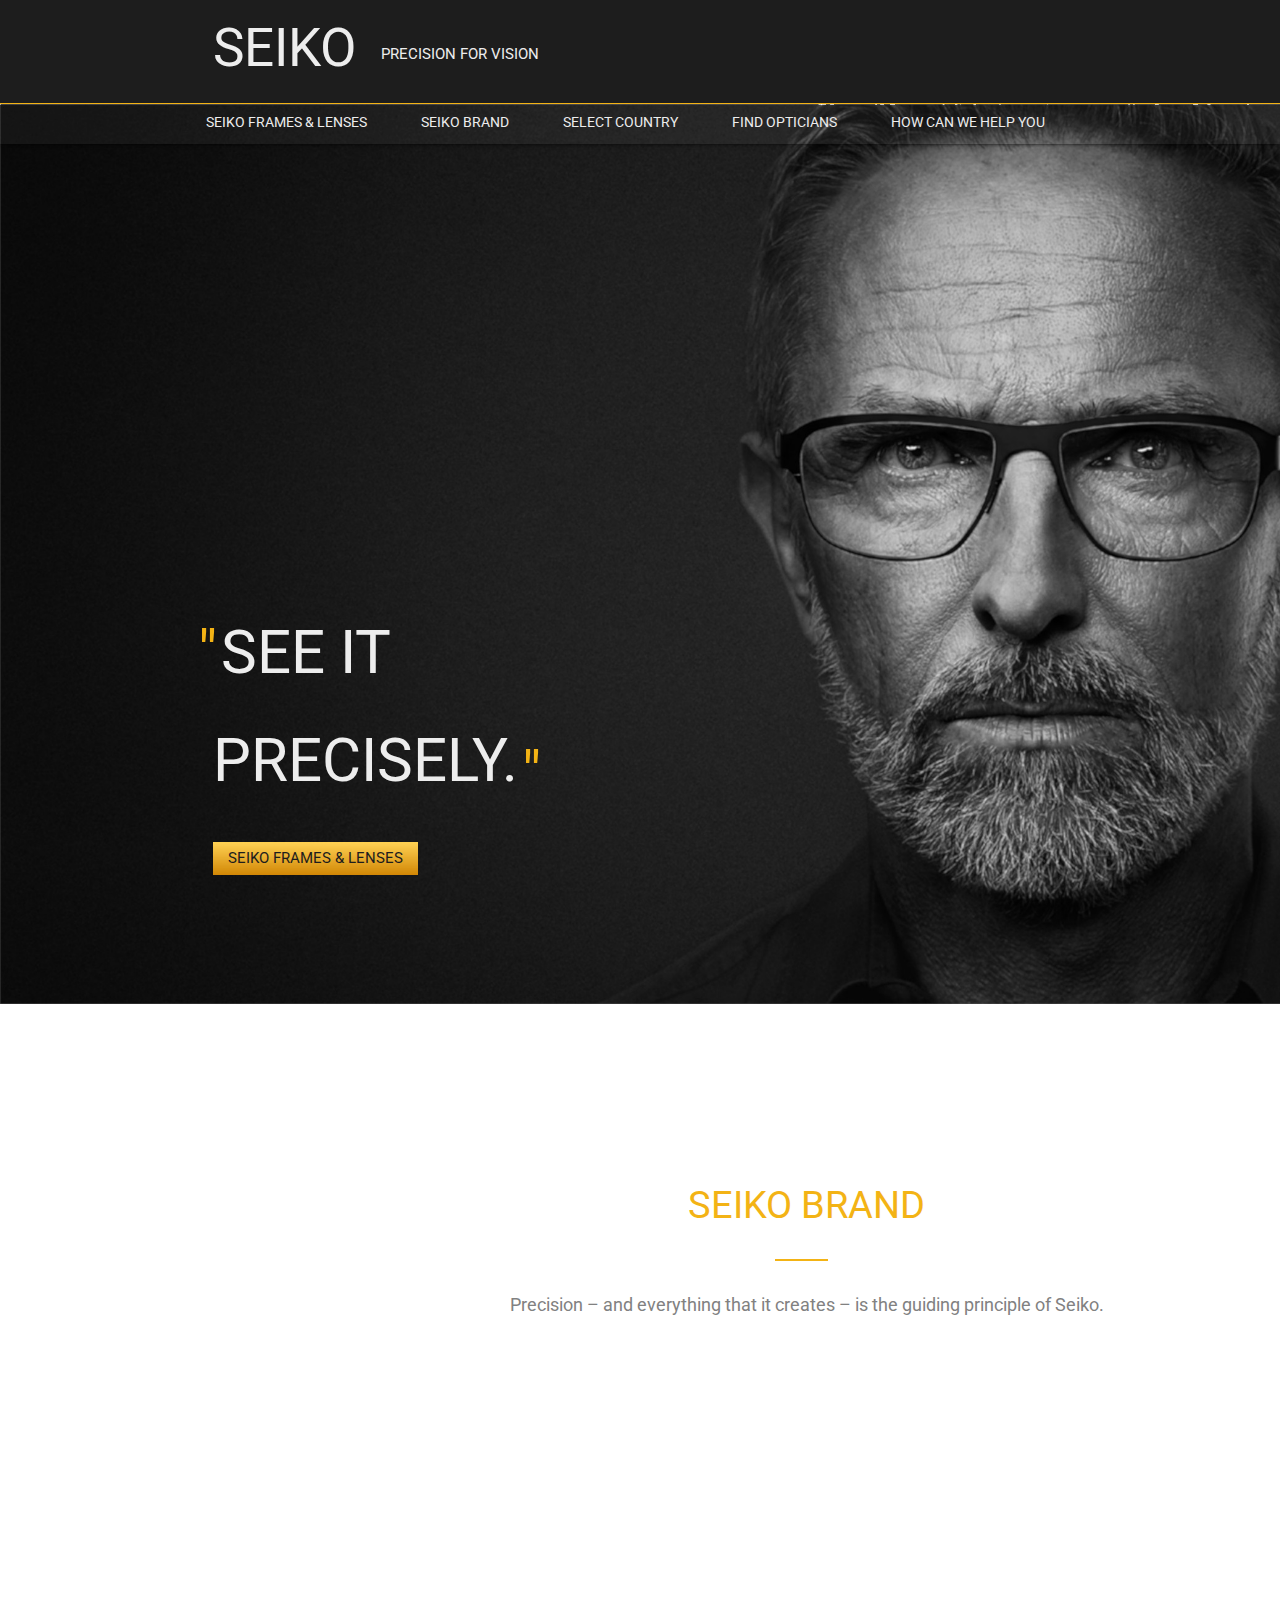
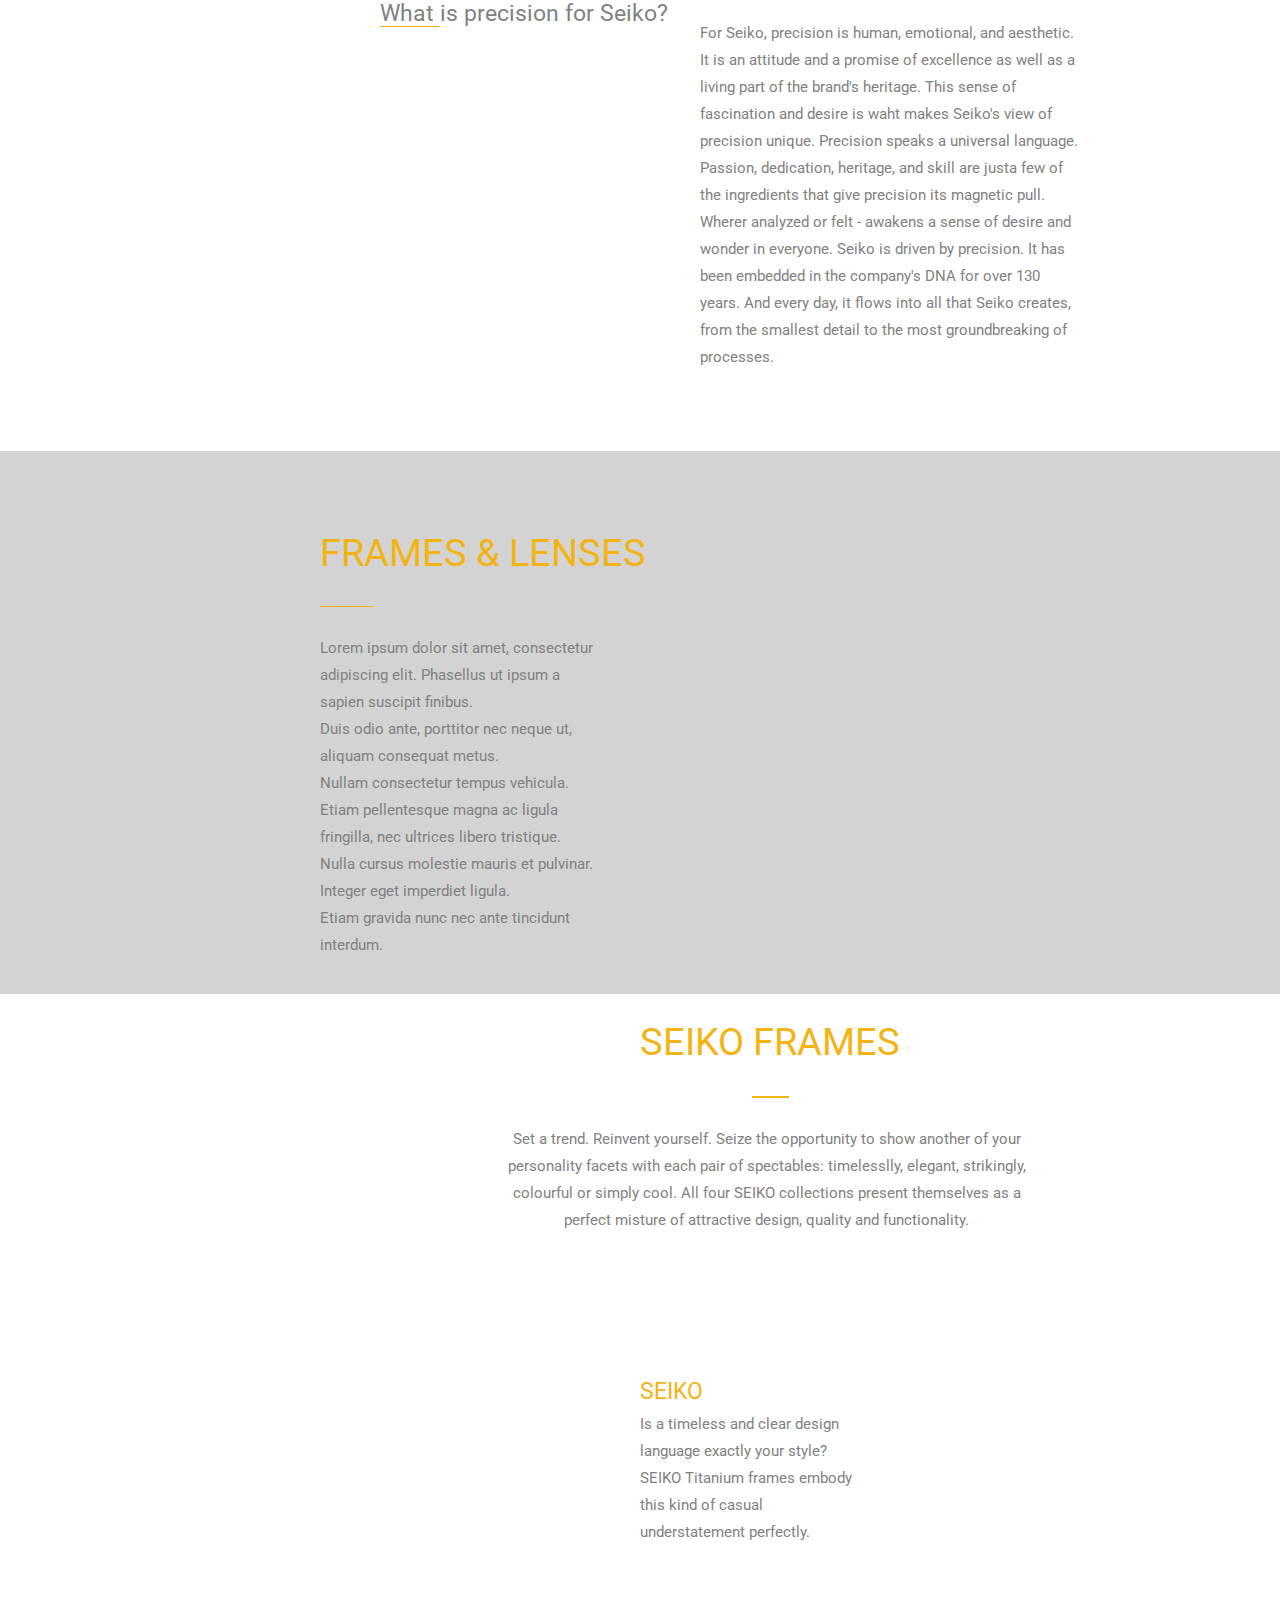
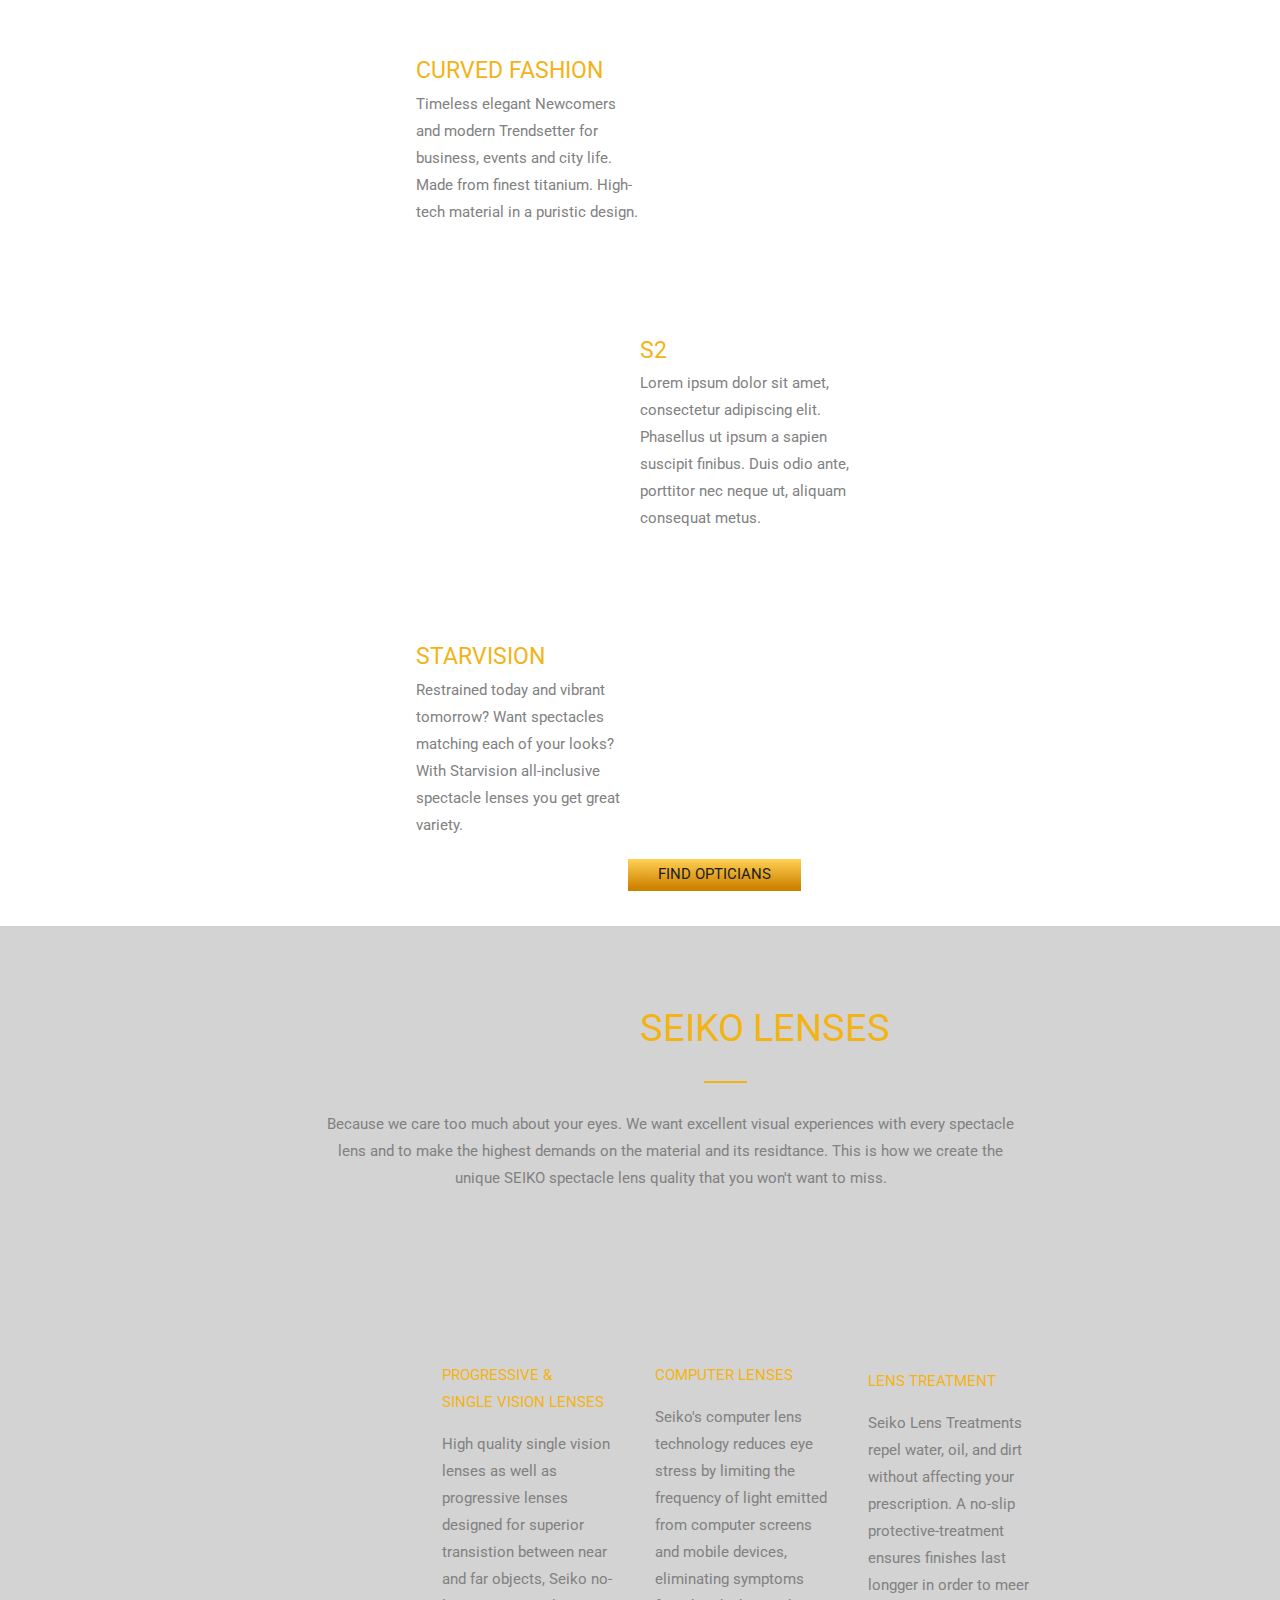
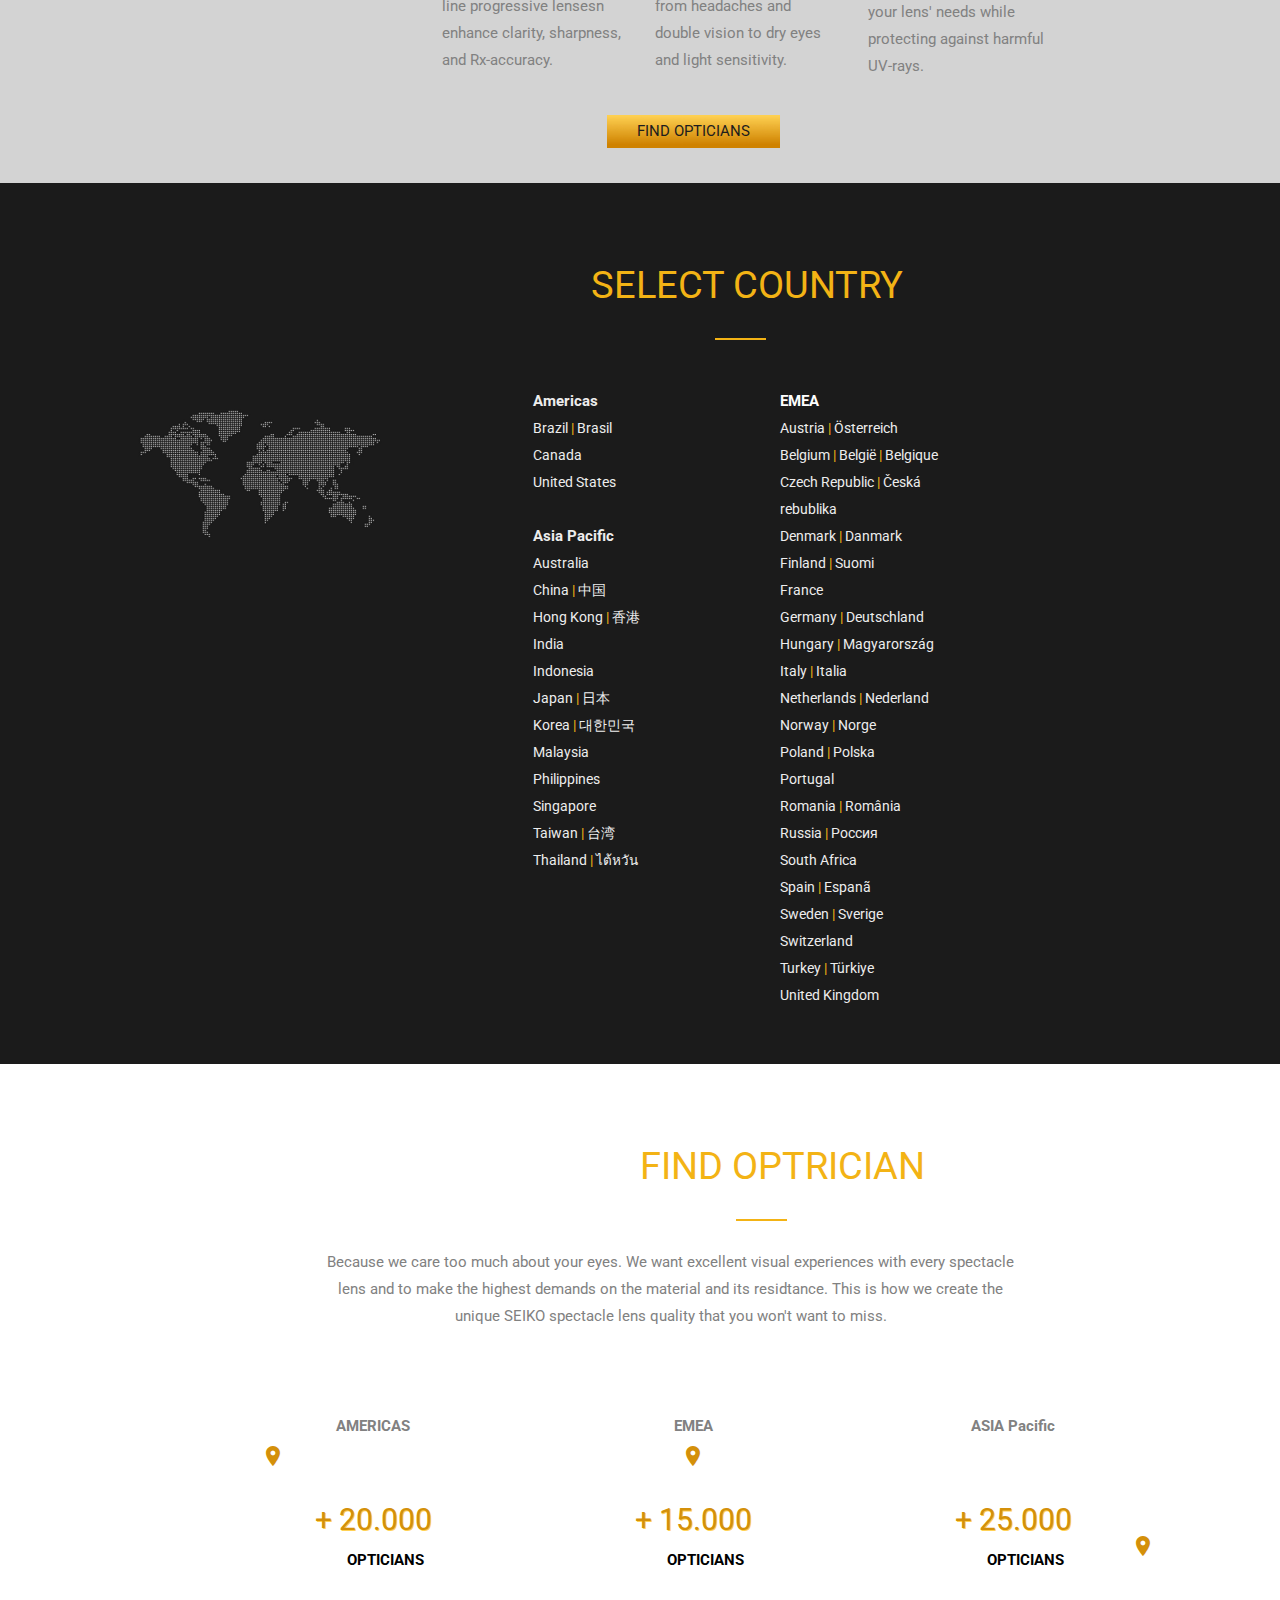
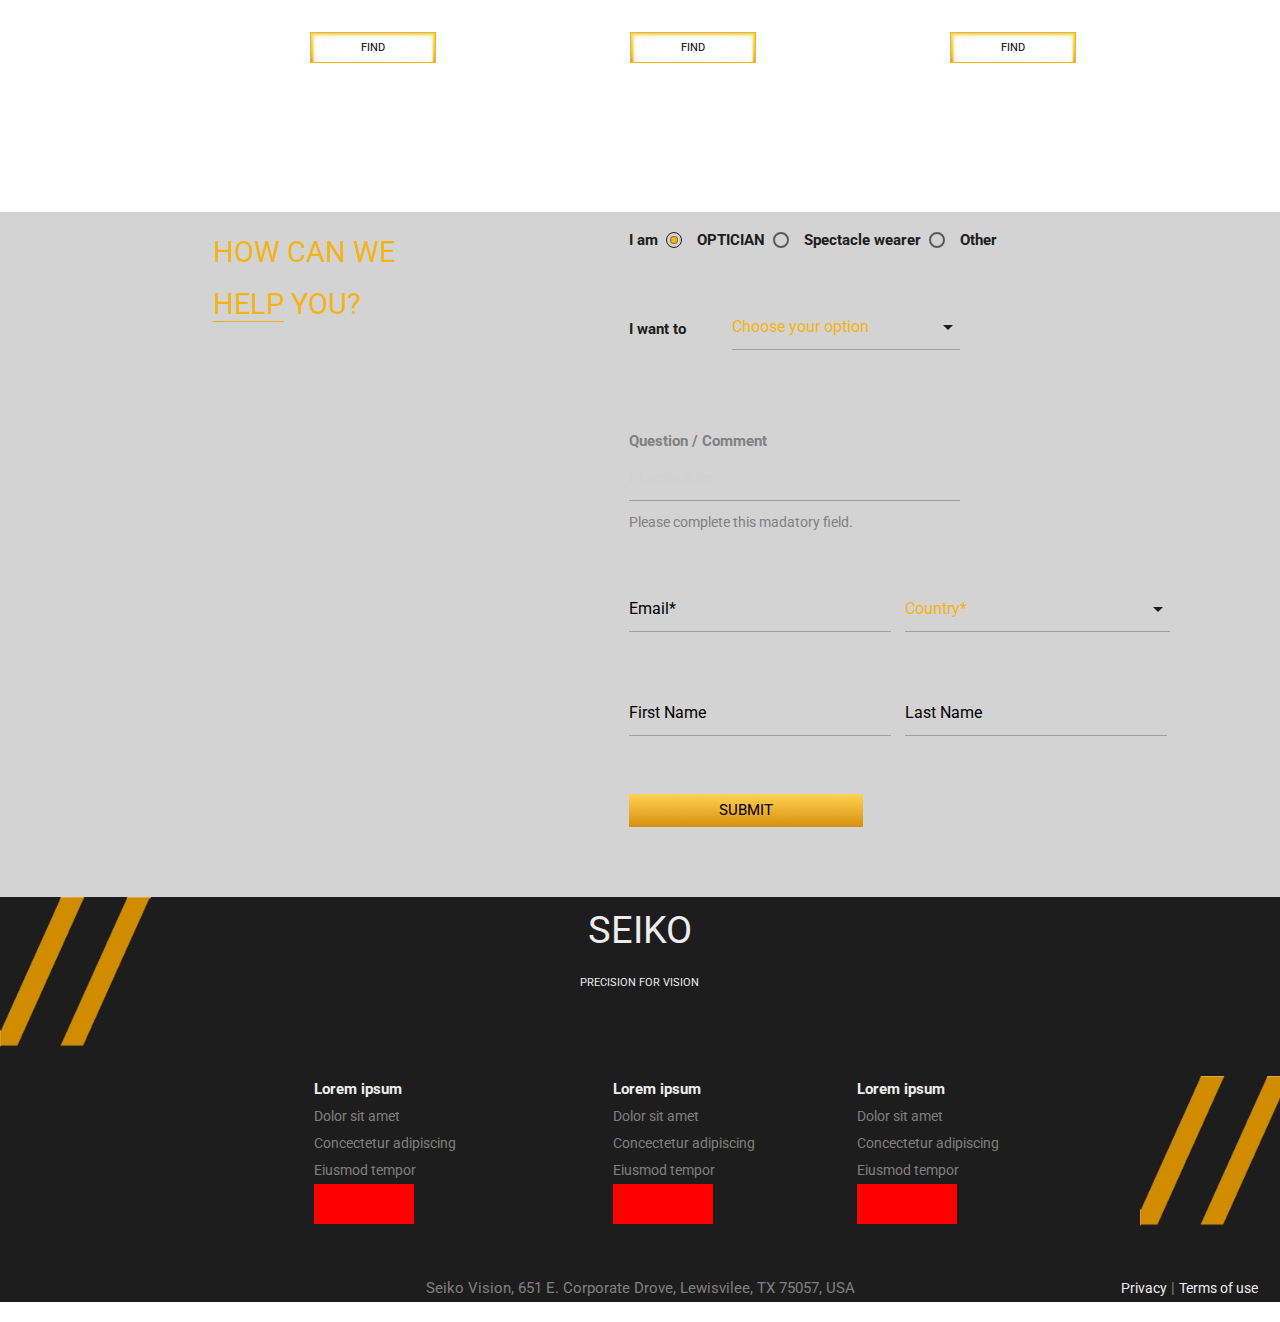
==== commit 434b7ede: "changed footer list text. text is now grey. adjusted margin on middle colum so all text is on one li" ====
--- a/index.html
+++ b/index.html
@@ -635,9 +635,9 @@
                         <div class="col s12 m12 l2 offset-l3">
                                <ul id="footer_links1">
                                     <li class="footer_span_headings">Lorem ipsum</li>
-                                    <li ><a href="#" alt="">Malaysia</a></li>
-                                    <li><a href="#" alt="">Philippines</a></li>
-                                    <li><a href="#" alt="">Singapore</a></li>
+                                    <li ><a href="#" alt="">Dolor sit amet</a></li>
+                                    <li><a href="#" alt="">Concectetur adipiscing</a></li>
+                                    <li><a href="#" alt="">Eiusmod tempor</a></li>
                                 </ul>
                                 <div class="red_box">&ensp;</div>
                         </div><!-- end col-->
@@ -645,9 +645,9 @@
                             <div style="width: 50%; margin: 0 auto;">
                                <ul id="footer_links2">
                                     <li class="footer_span_headings">Lorem ipsum</li>
-                                    <li><a href="#" alt="">Malaysia</a></li>
-                                    <li><a href="#" alt="">Philippines</a></li>
-                                    <li><a href="#" alt="">Singapore</a></li>
+                                    <li ><a href="#" alt="">Dolor sit amet</a></li>
+                                    <li><a href="#" alt="">Concectetur adipiscing</a></li>
+                                    <li><a href="#" alt="">Eiusmod tempor</a></li>
                                 </ul>
                                 <div class="red_box">&ensp;</div>
                             </div>
@@ -655,9 +655,9 @@
                         <div class="col s12 m12 l2" >
                                <ul id="footer_links3">
                                     <li class="footer_span_headings">Lorem ipsum</li>
-                                    <li><a href="#" alt="">Malaysia</a></li>
-                                    <li><a href="#" alt="">Philippines</a></li>
-                                    <li><a href="#" alt="">Singapore</a></li>
+                                    <li ><a href="#" alt="">Dolor sit amet</a></li>
+                                    <li><a href="#" alt="">Concectetur adipiscing</a></li>
+                                    <li><a href="#" alt="">Eiusmod tempor</a></li>
                                 </ul>
                                 <div class="red_box">&ensp;</div>
                         </div><!-- end col-->
--- a/css/style.css
+++ b/css/style.css
@@ -1088,6 +1088,18 @@
 #footer_links3 li{
     text-align: left;
 }
+#footer_links1 li a{
+    color: grey;
+    padding-right: 0;
+}
+#footer_links2 li a{
+    color: grey;
+    padding-right: 0;
+}
+#footer_links3 li a{
+    color: grey;
+    padding-right: 0;
+}
 
 
 #reading_image{
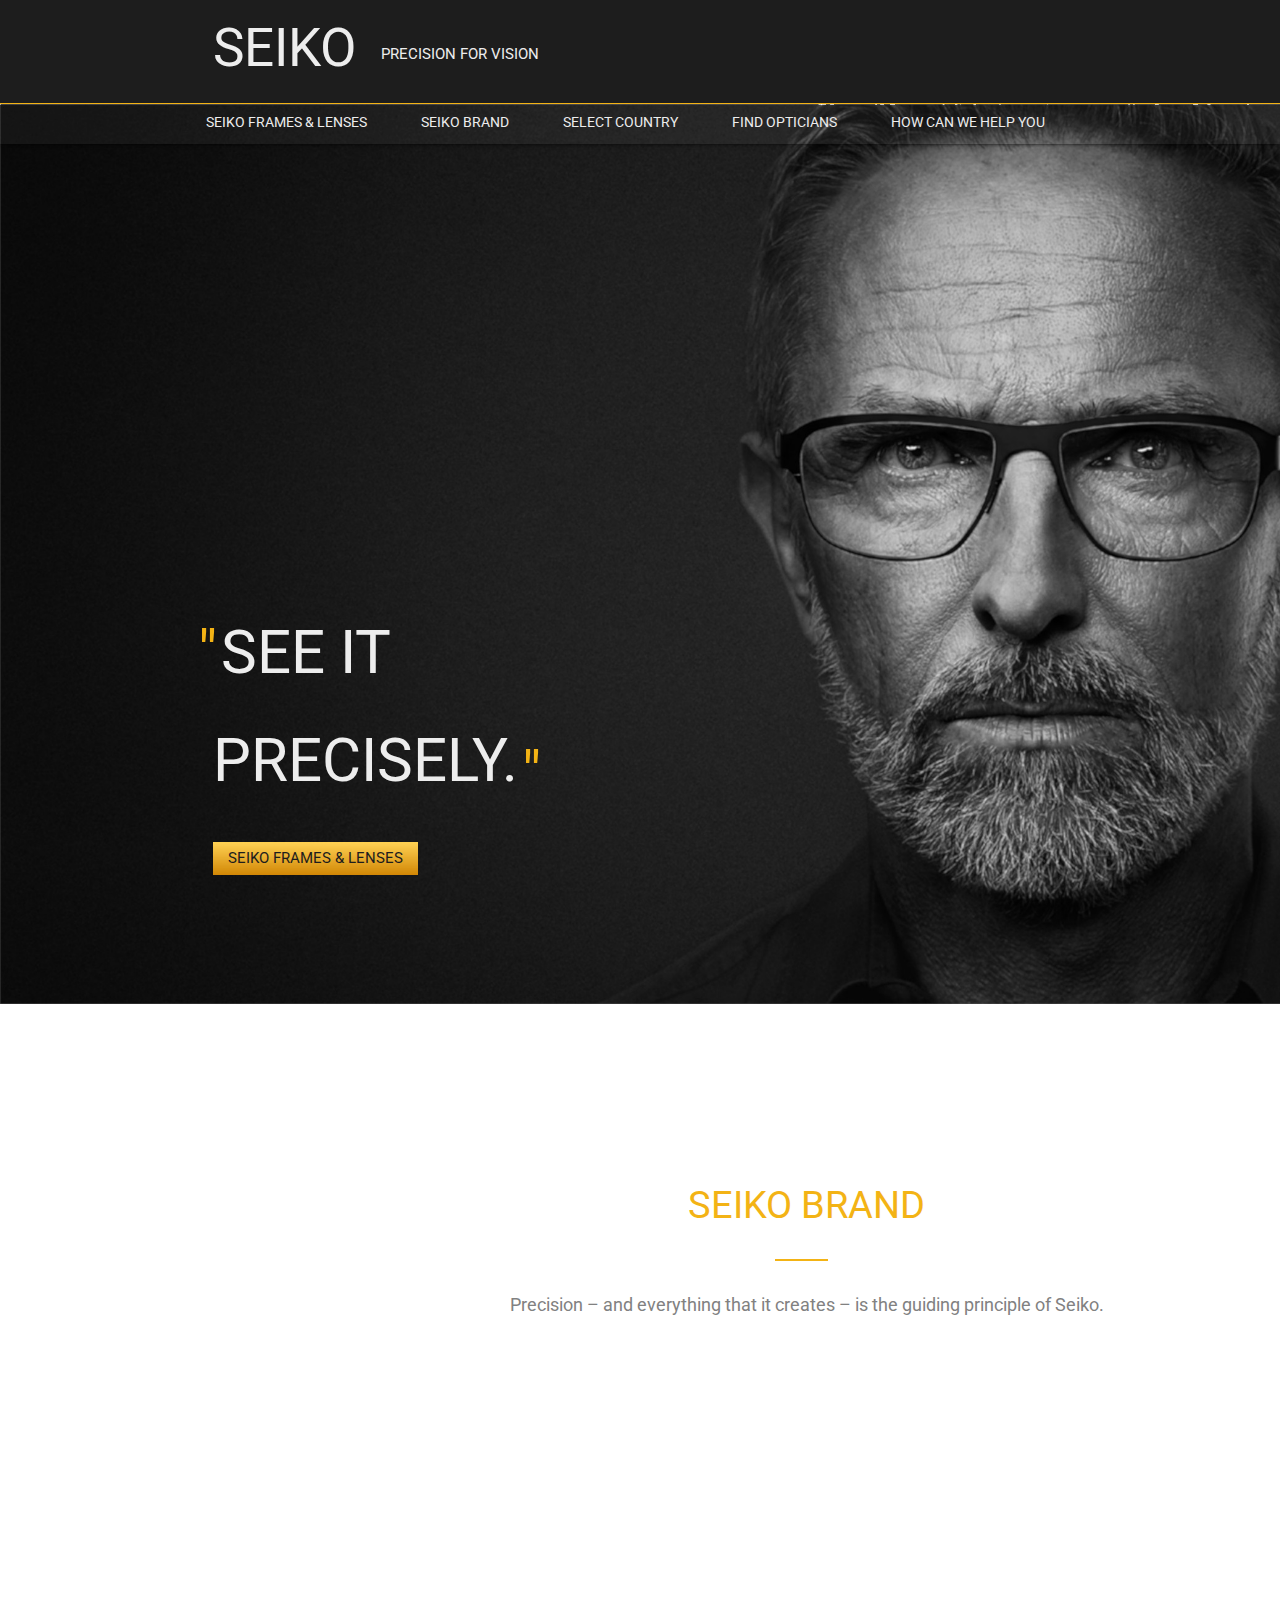
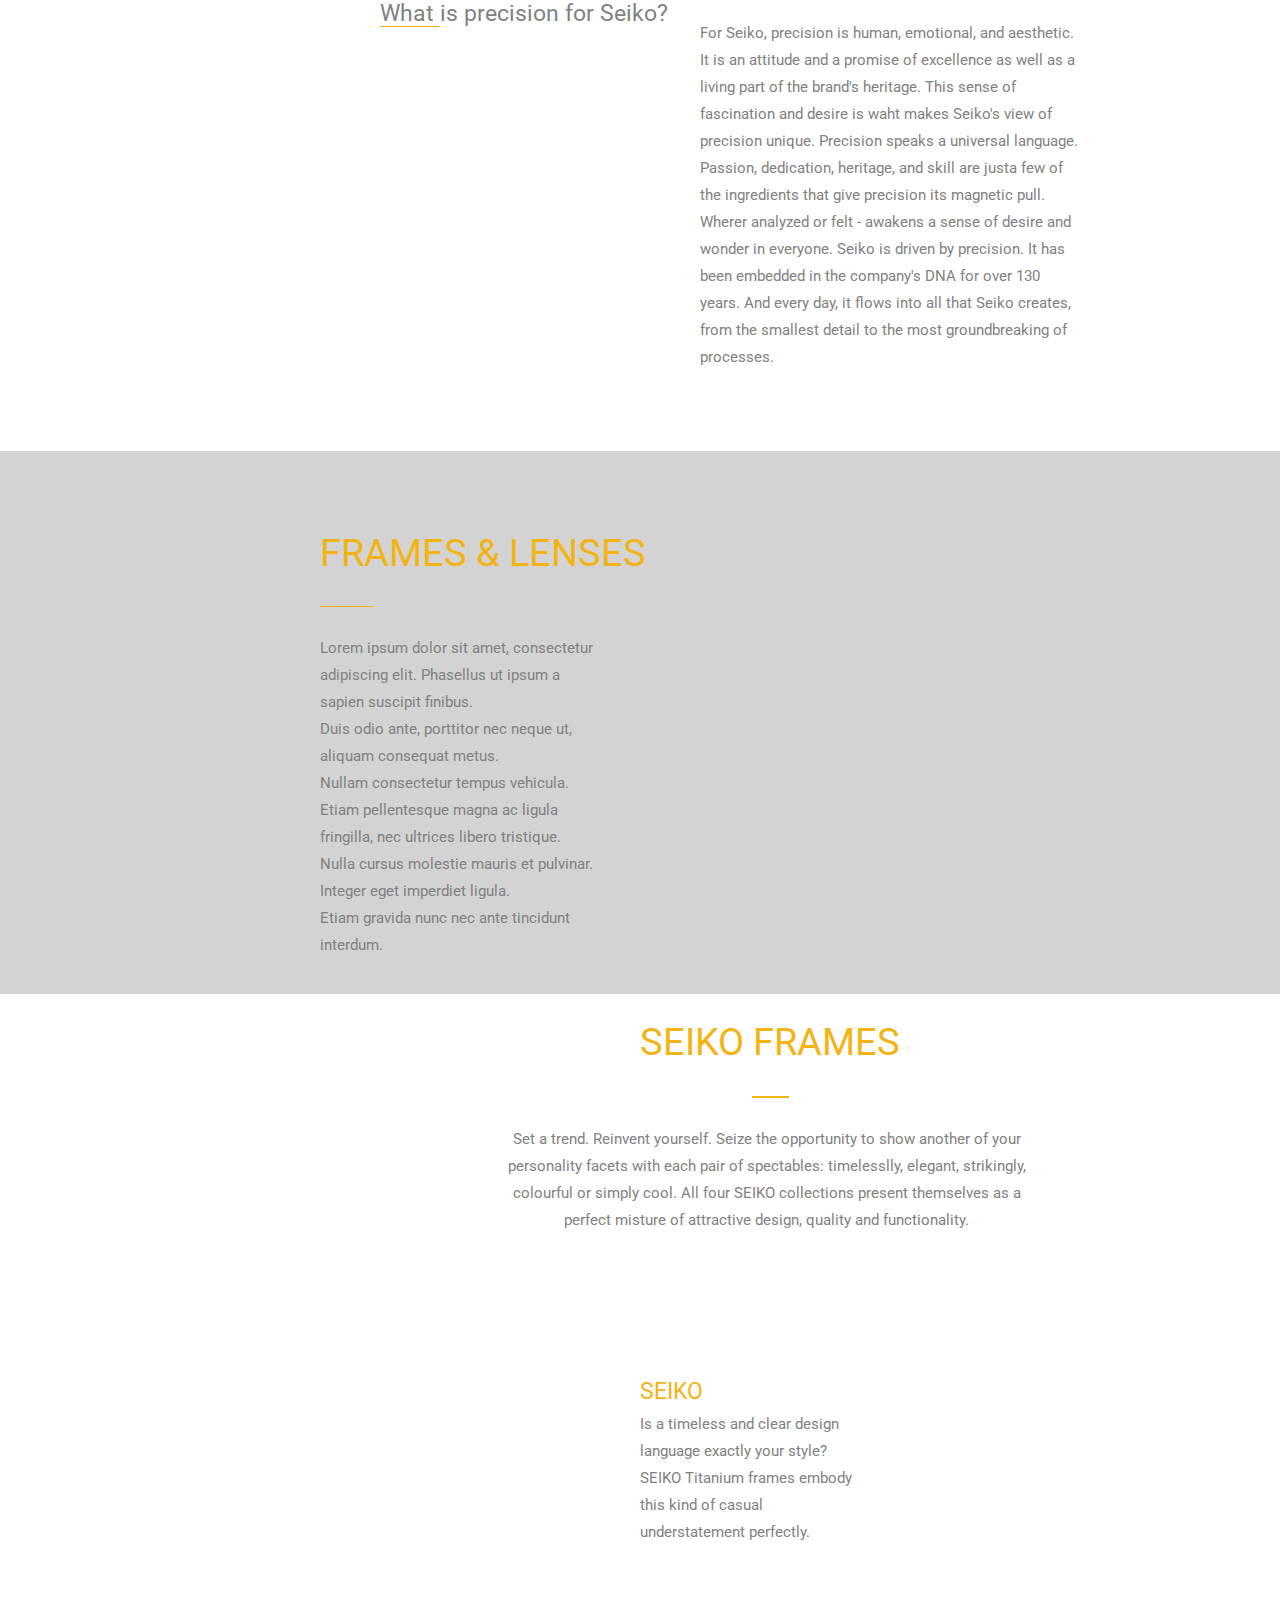
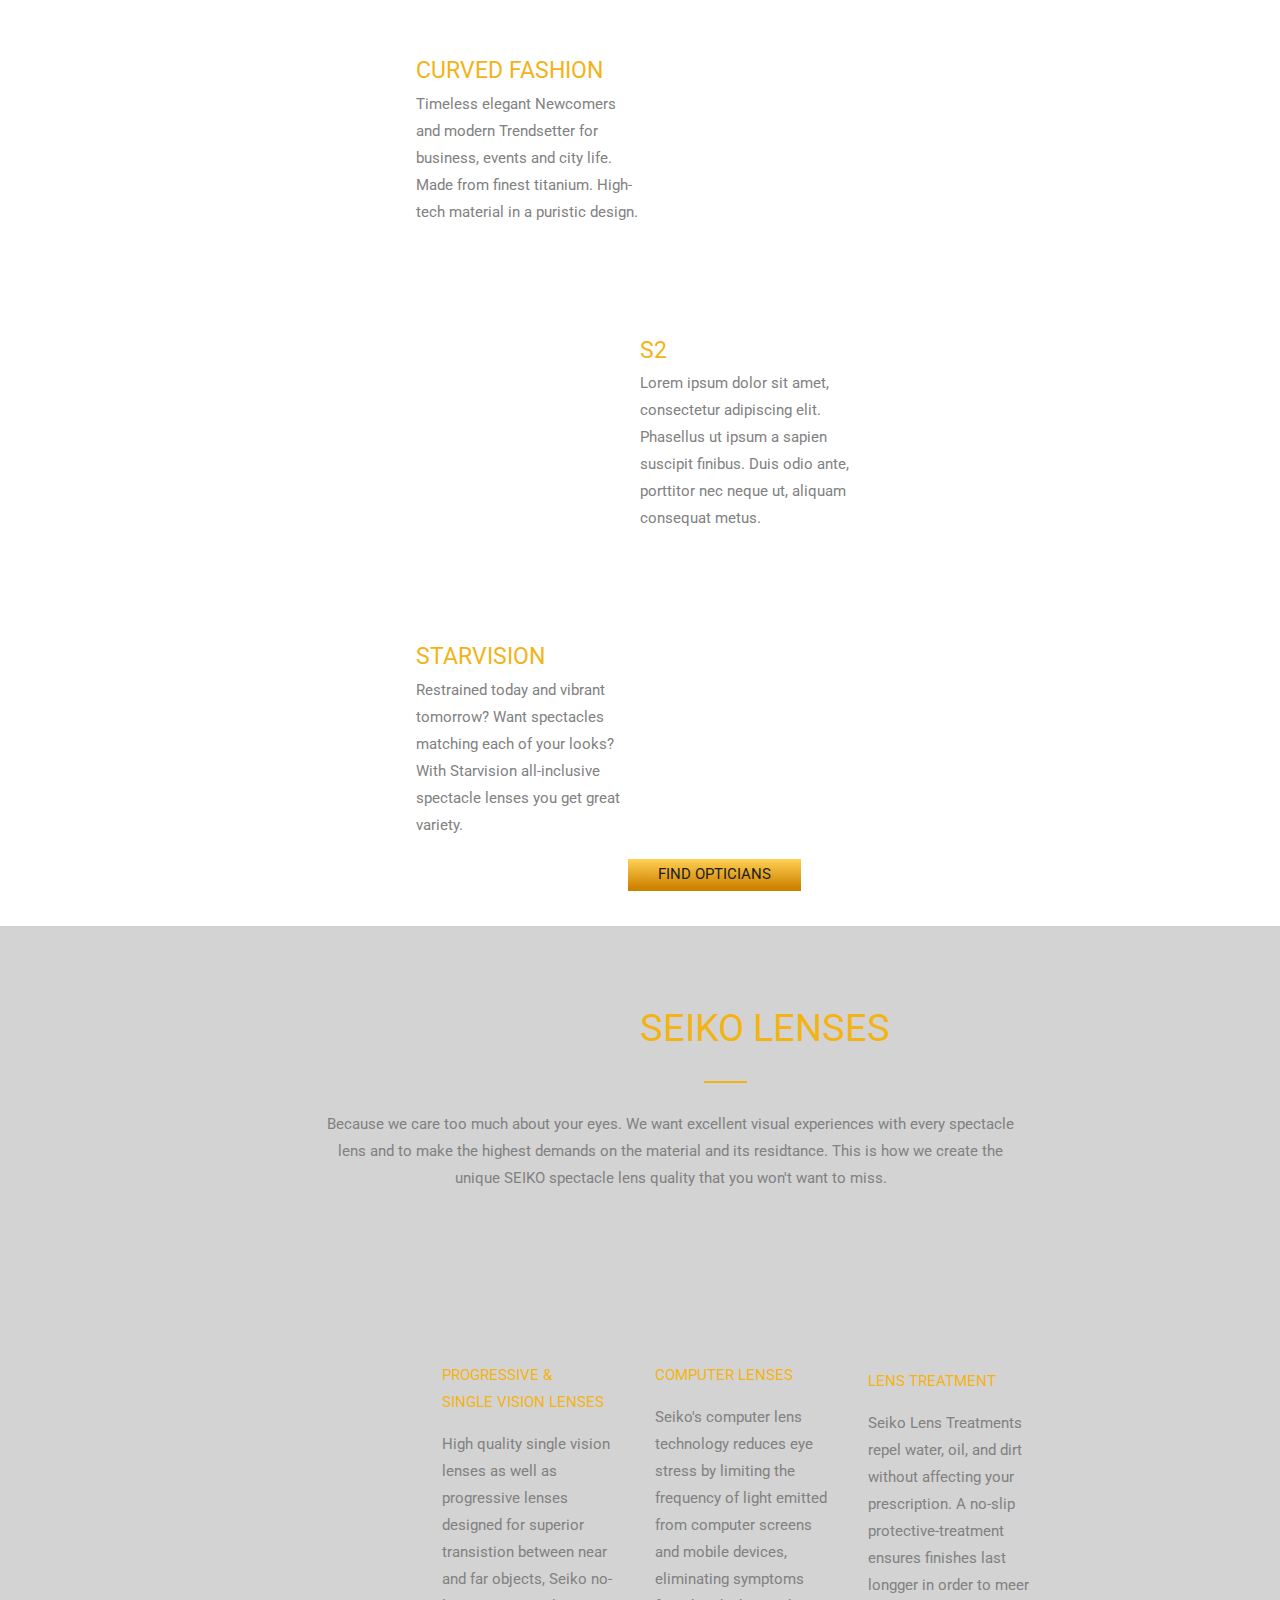
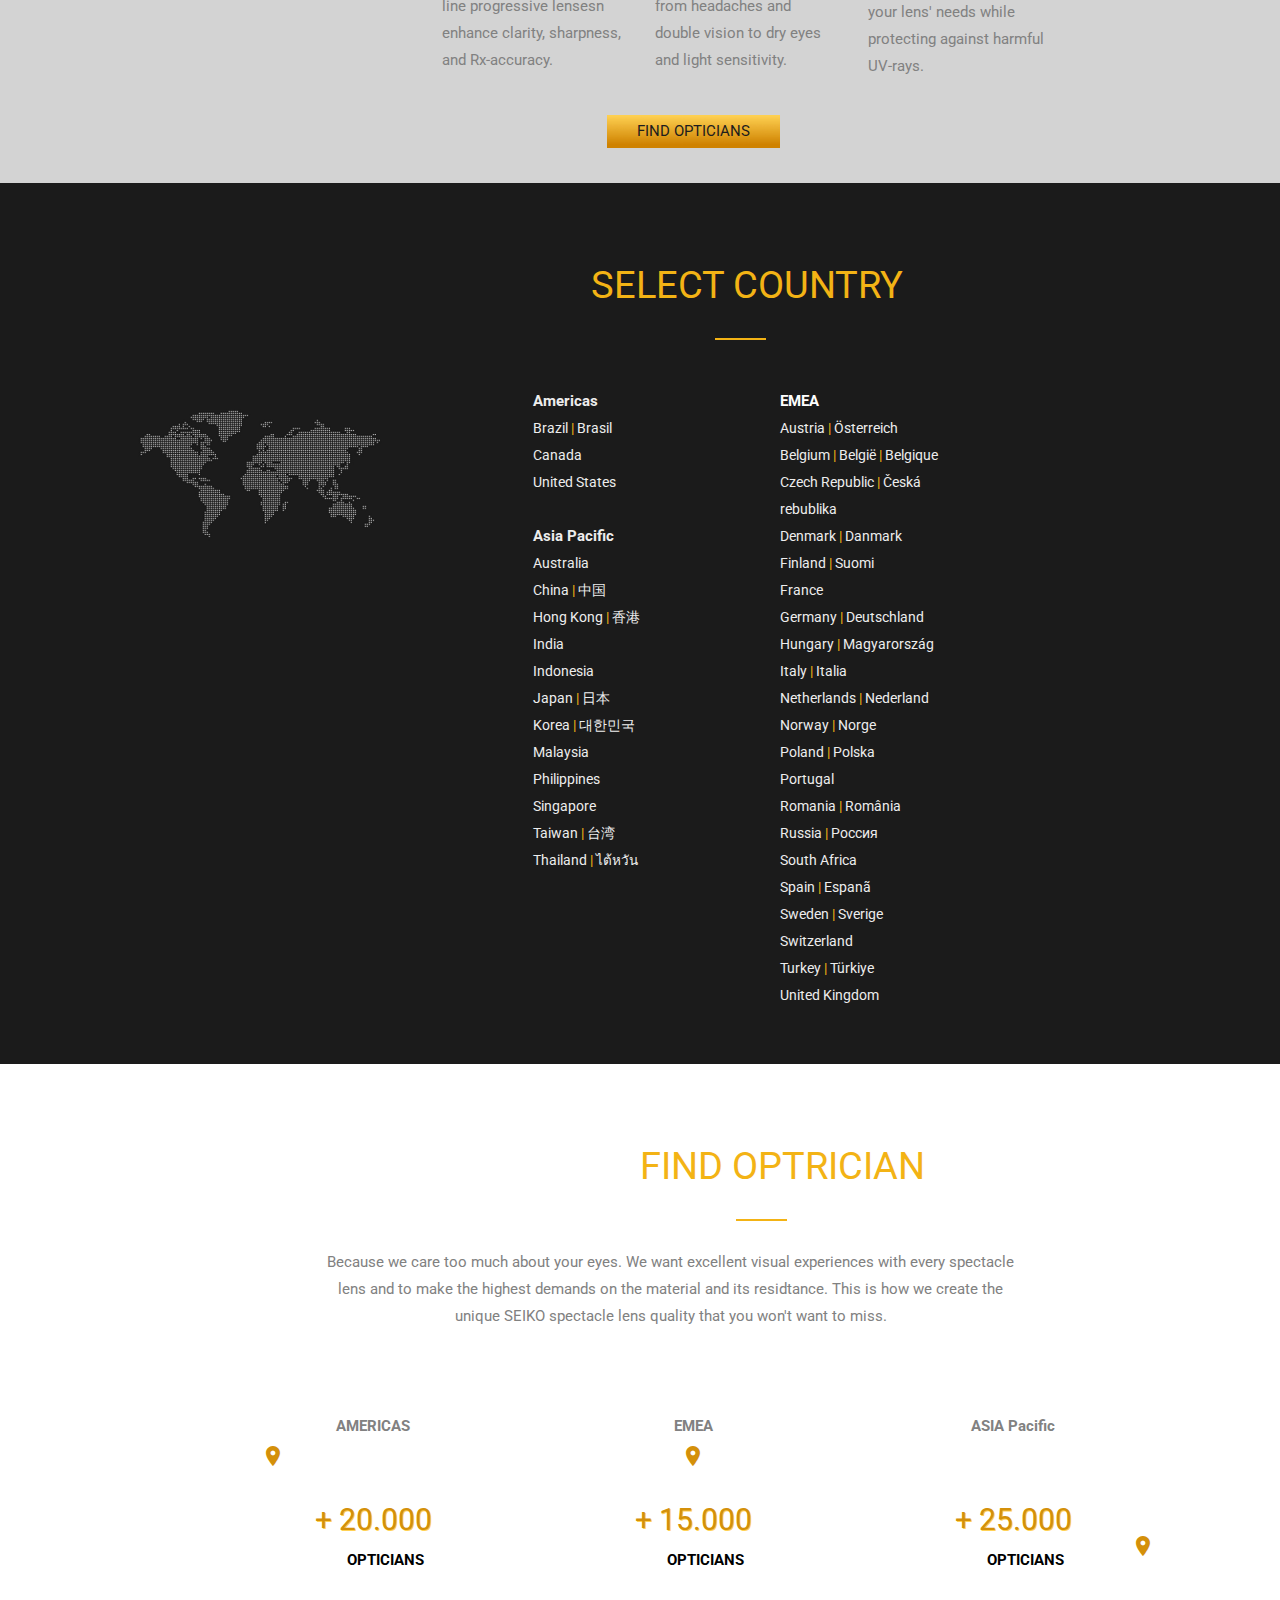
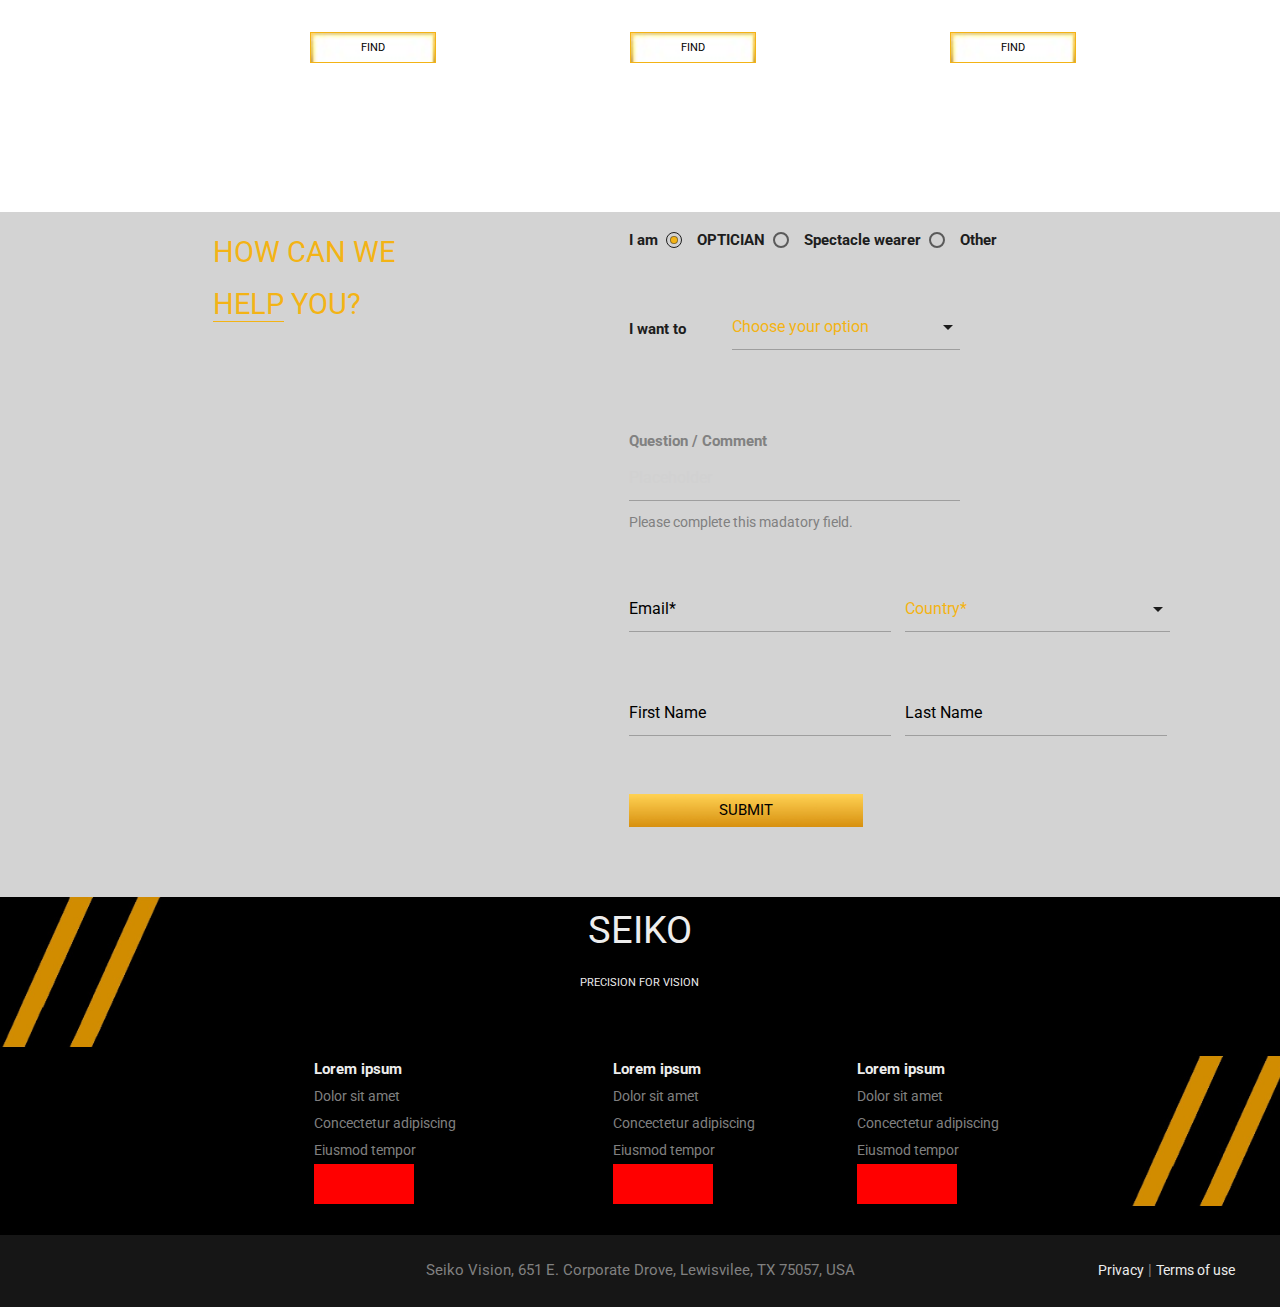
==== commit 2be1175c: "adjusted footer colors. bottom row grey, middle black. adjusted bottom rows padding for spacing. fix" ====
--- a/index.html
+++ b/index.html
@@ -610,7 +610,7 @@
 
 <!-- Start: FOOTER -->
         <div class="section" id="footer">
-            <div class="row center-align">
+            <div class="row center-align" id="top_row_footer">
                 <div class="col s12 m12 l4 left-align">
                      <img src="media/orange_lines.jpg" alt="" id="orange_line1">  
                 </div><!-- end col-->
@@ -629,7 +629,7 @@
                 </div><!-- end col-->
             </div><!-- end row-->
 
-            <div class="row center-align">
+            <div class="row center-align" id="middle_row_footer">
                 <div class="col s12 m12 l12">
                     <div class="row">
                         <div class="col s12 m12 l2 offset-l3">
@@ -670,7 +670,7 @@
                 </div><!-- end col-->
             </div><!-- end row-->
 
-             <div class="row align-left">
+             <div class="row align-left" id="bottom_row_footer">
                 <div class="col s10 m6 l6 offset-l3 center-align">
                     <span style="color:grey">
                     Seiko Vision, 651 E. Corporate Drove, Lewisvilee, TX 75057, USA
--- a/css/style.css
+++ b/css/style.css
@@ -432,8 +432,15 @@
 .footer_span_headings{
 	font-weight:bold; color:#EDEDED;
 }
-
-
+#bottom_row_footer{
+	background-color: #161616; padding:1.5em; margin-bottom: 0px;
+}
+#middle_row_footer{
+	background-color: black;margin-bottom: 0px;
+}
+#top_row_footer{
+	background-color: black; margin-bottom: 0px;
+}
 
 
 
@@ -463,11 +470,8 @@
 	width:100vw; background-color:lightgrey
 }
 #footer{
-	width:100vw; margin: 0; padding:0 ;background-color:#1D1D1D;
-}
-
-
-
+	width:100vw; margin: 0; padding:0 ;
+}
 #read_box div img{
 	max-height: 250px;
 }
@@ -987,6 +991,7 @@
 
    	width: 100vw;
    	height: 100vh;
+   	max-height: 100vh;
 
 	padding:0; 
     margin: 0;
@@ -1101,6 +1106,15 @@
     padding-right: 0;
 }
 
+#footer_links1 li a:hover{
+    color: #F3B315;
+}
+#footer_links2 li a:hover{
+    color: #F3B315;
+}
+#footer_links3 li a:hover{
+    color: #F3B315;
+}
 
 #reading_image{
 	padding:0.5em; margin:0.5em; 
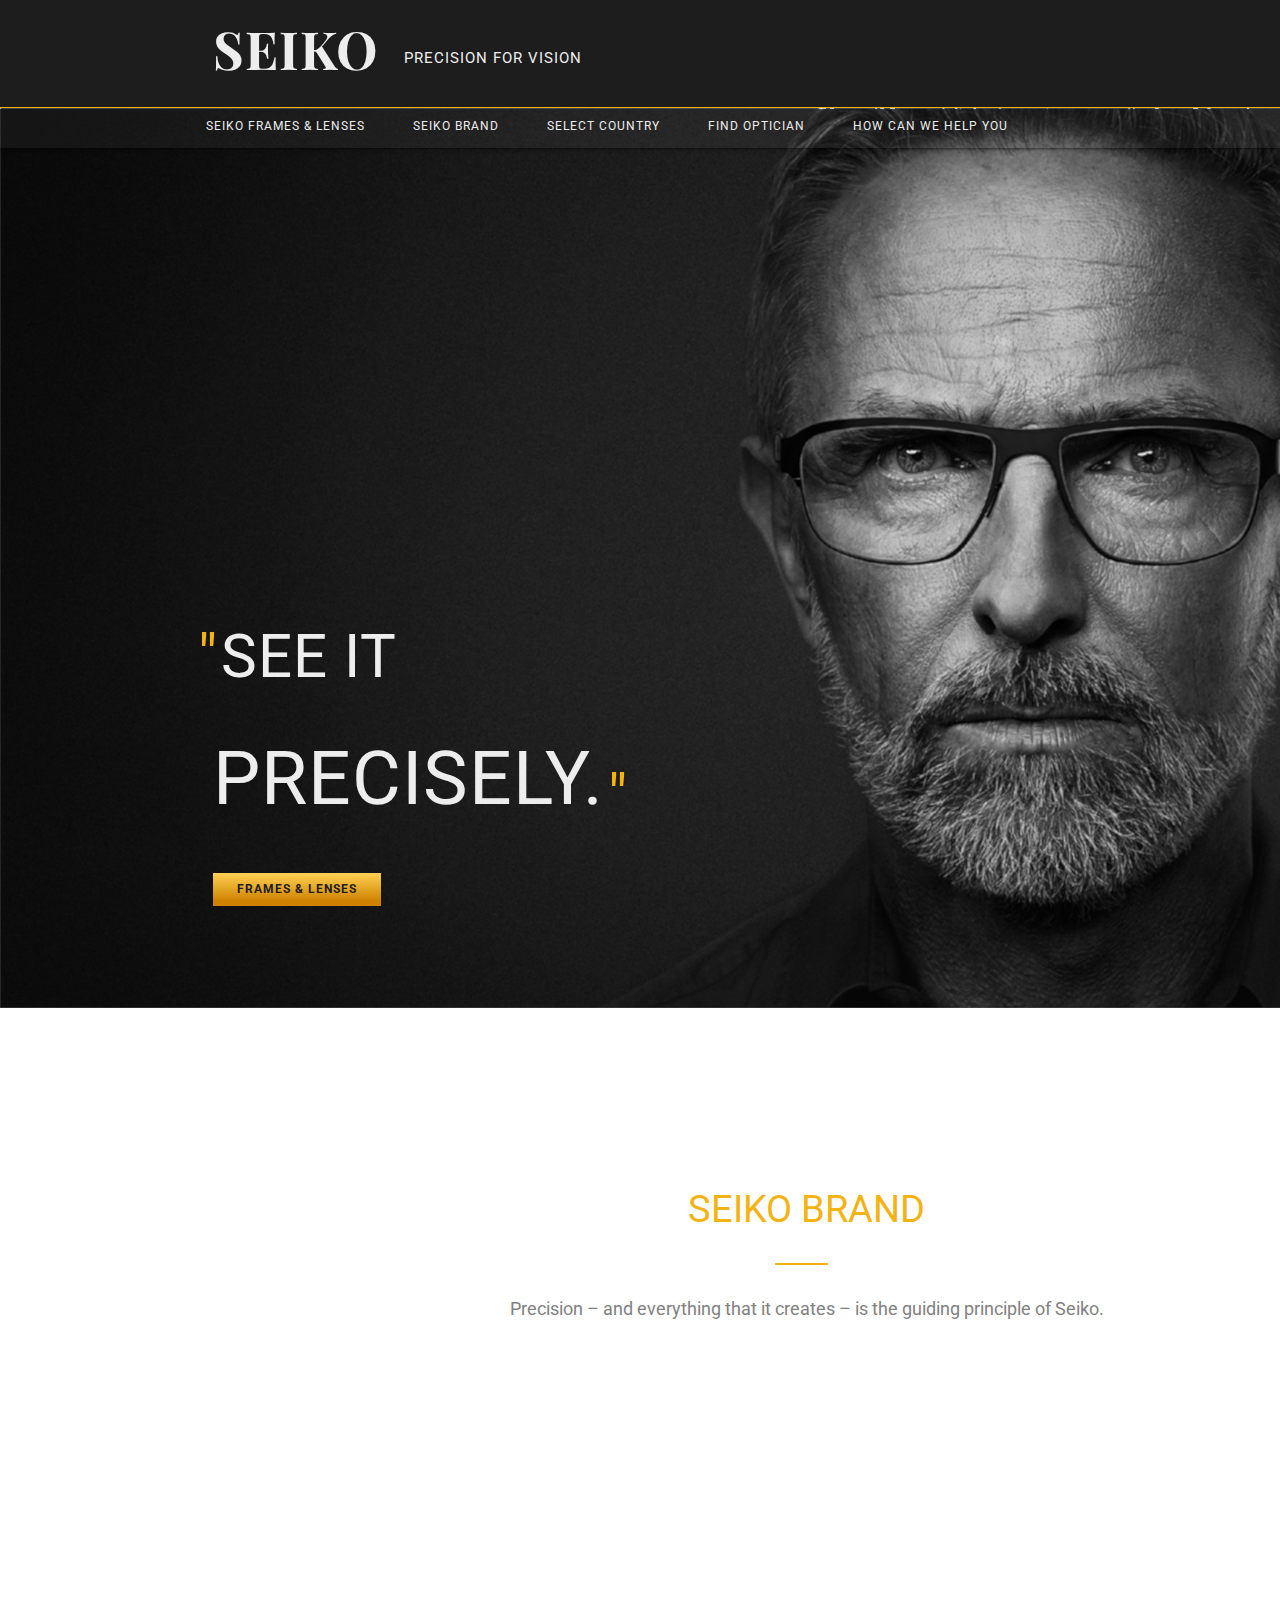
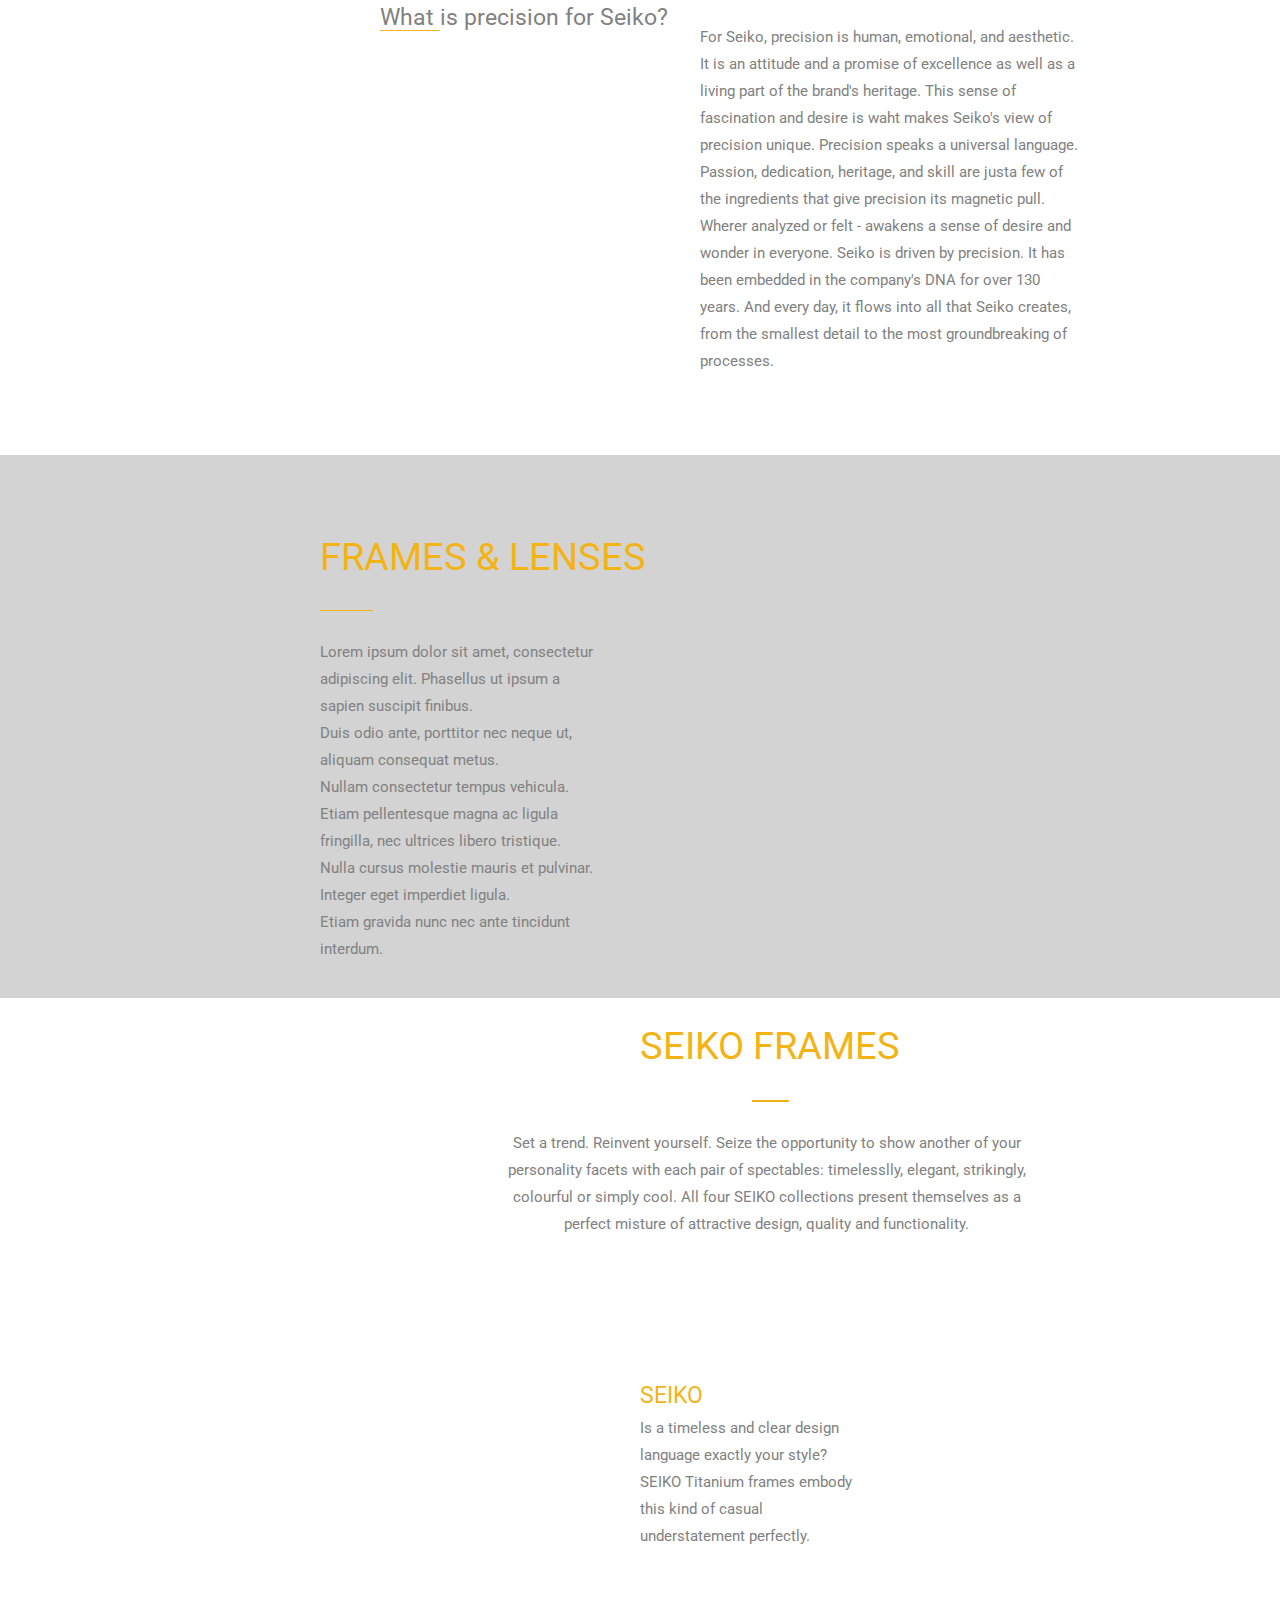
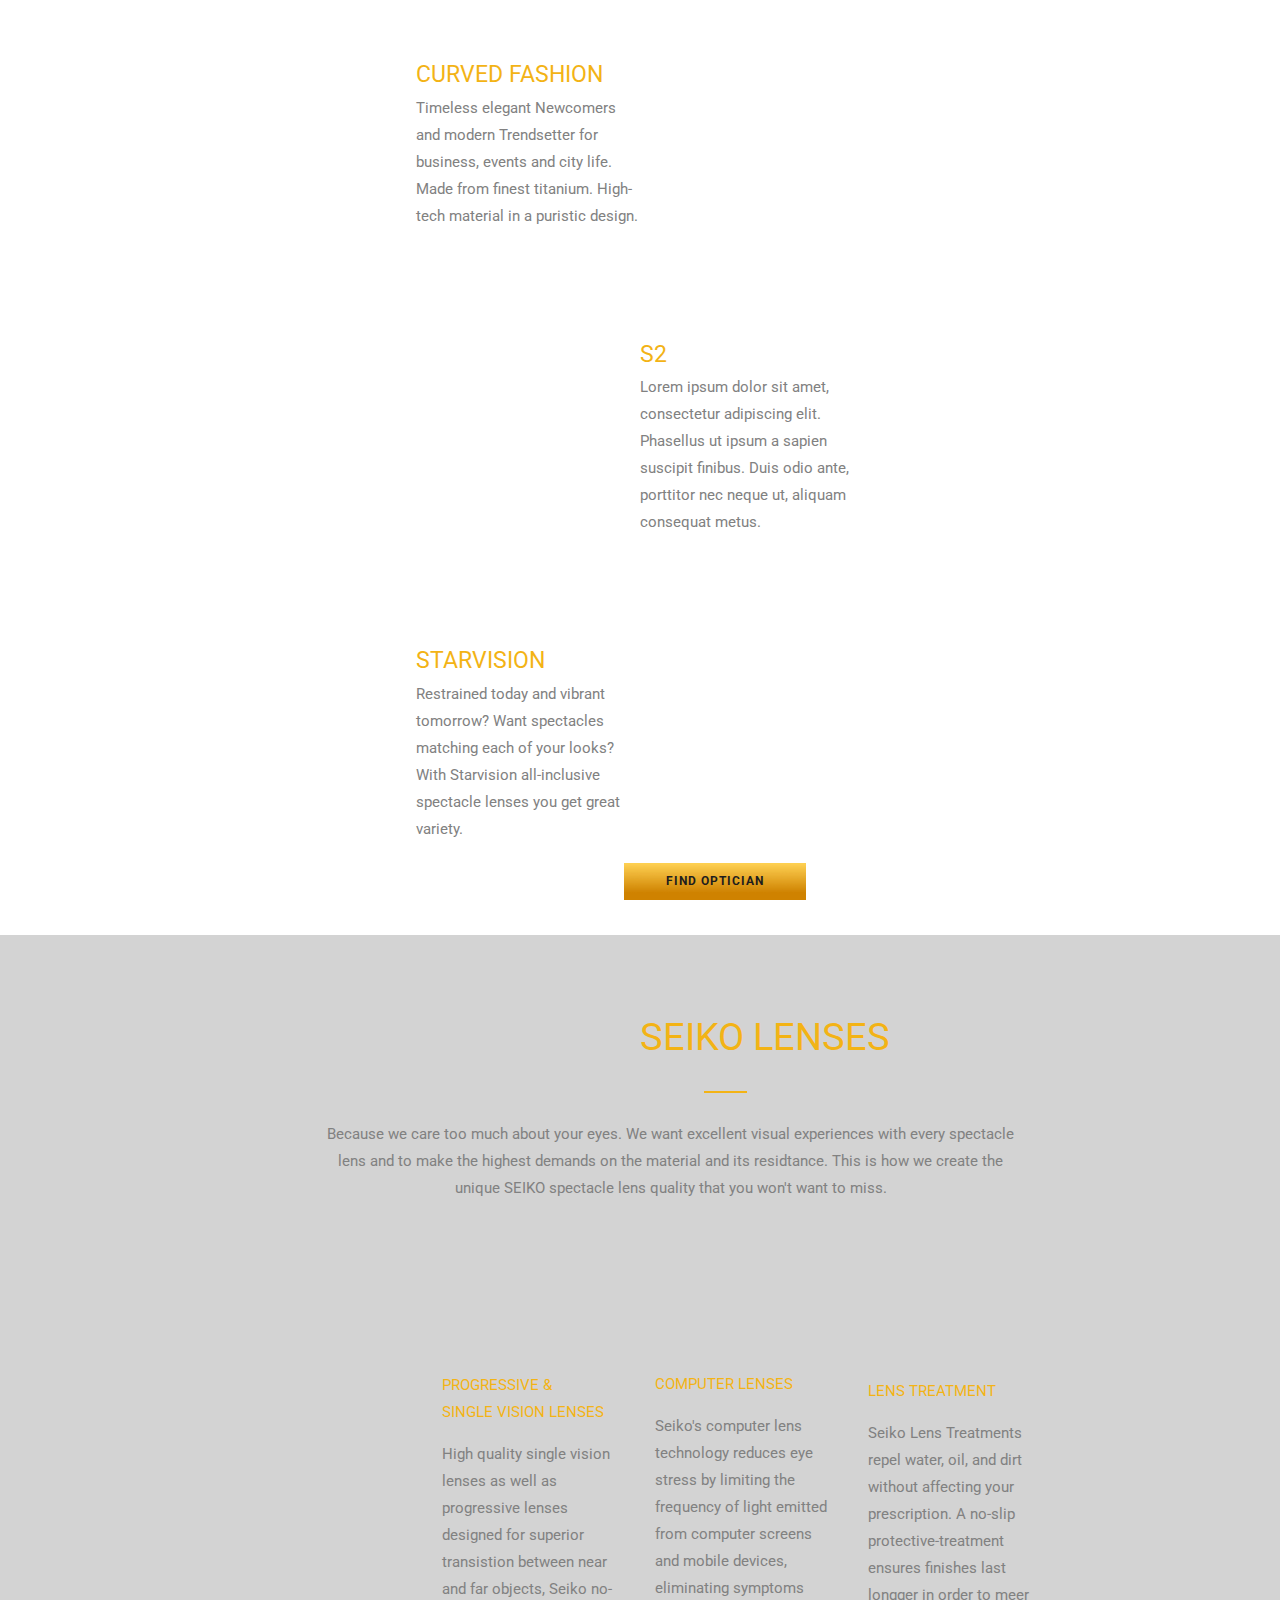
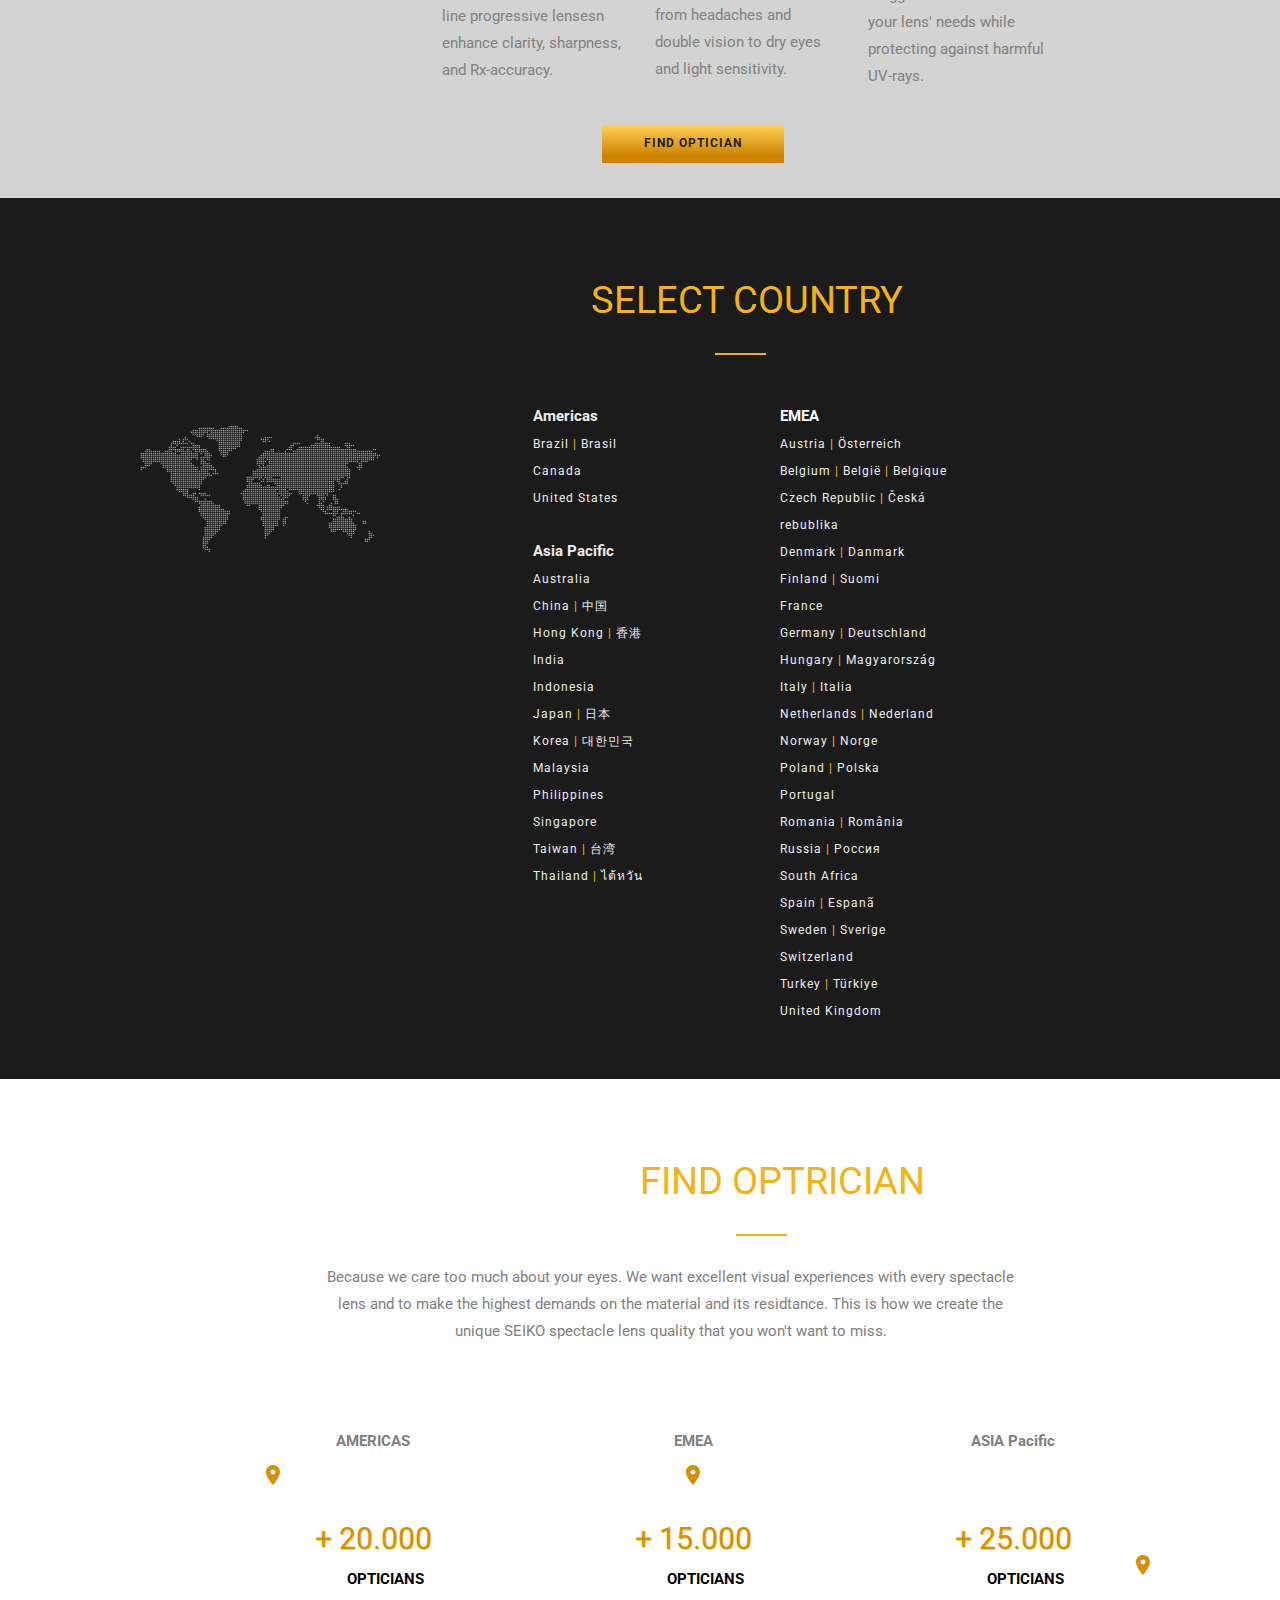
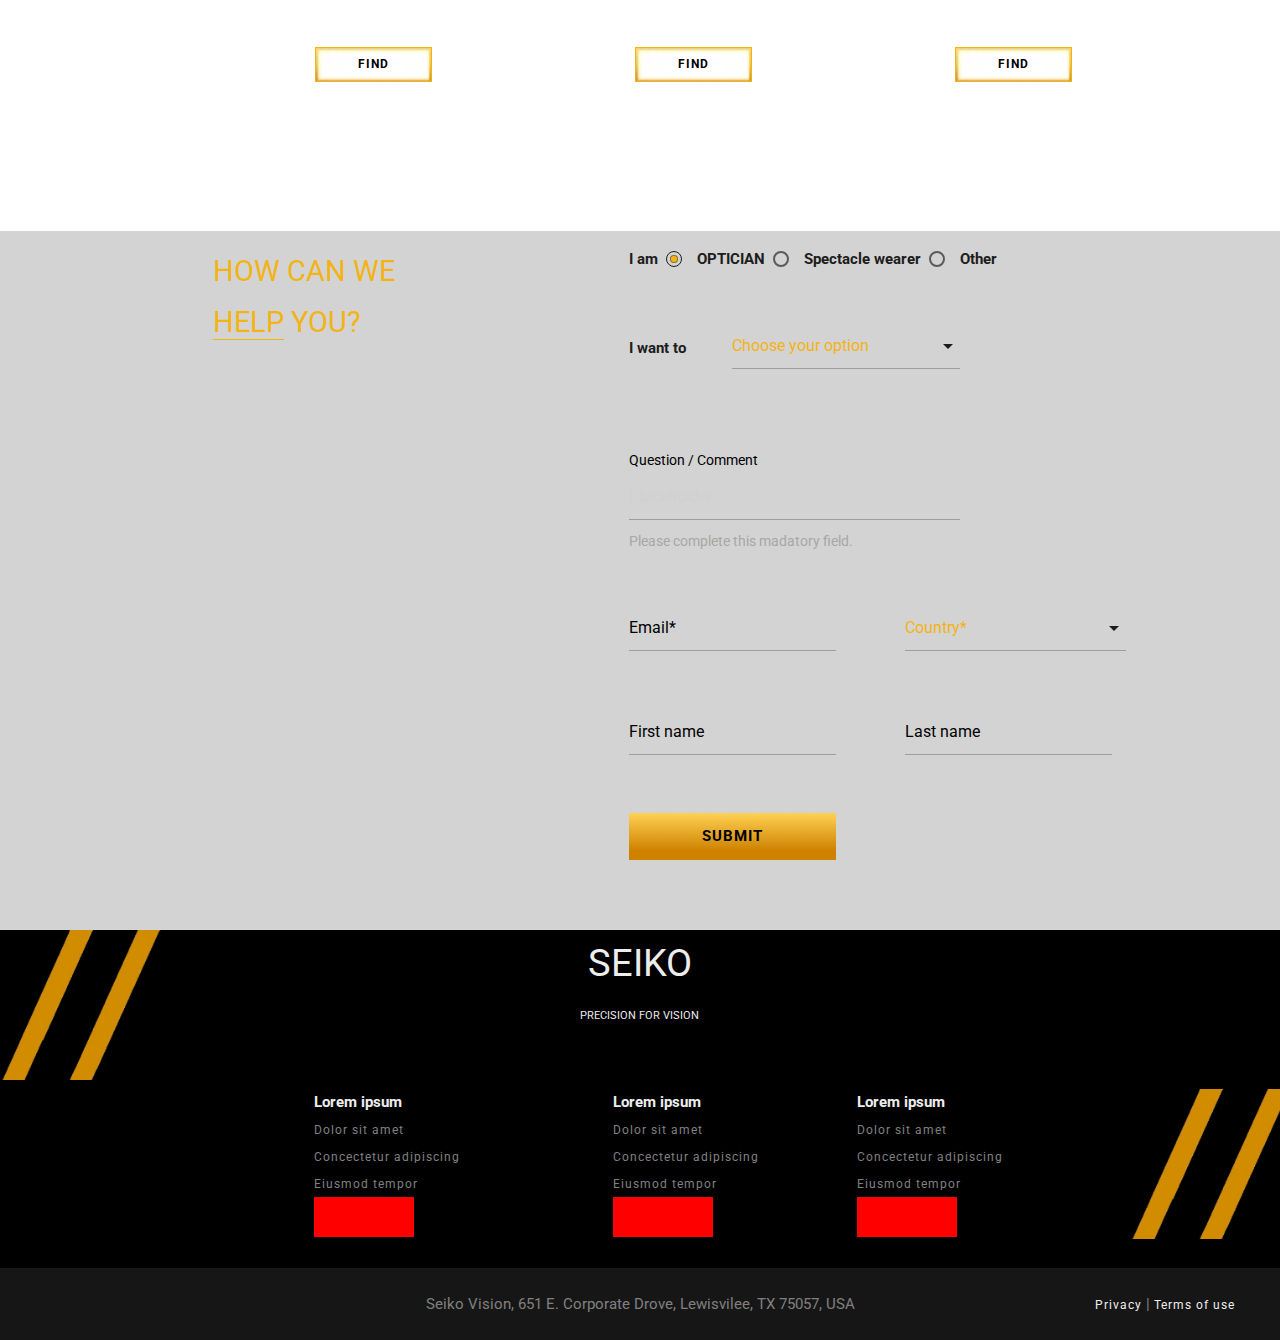
==== commit a1f521fa: "adjusted buttons. text. color. sizes. also adjusted the form colors and width of inpout fields" ====
--- a/index.html
+++ b/index.html
@@ -9,6 +9,7 @@
 
     <!-- CSS  -->
     <link rel="stylesheet" href="https://maxcdn.bootstrapcdn.com/font-awesome/4.5.0/css/font-awesome.min.css">
+    <link href="https://fonts.googleapis.com/css?family=Playfair+Display" rel="stylesheet">
     <link href="https://fonts.googleapis.com/css?family=Roboto" rel="stylesheet">
     <link href="https://fonts.googleapis.com/icon?family=Material+Icons" rel="stylesheet">
     <link href="css/materialize.css" type="text/css" rel="stylesheet"/>
@@ -45,7 +46,7 @@
                                     <li><a href="#frames"><span>SEIKO FRAMES & LENSES</span></a></li>
                                     <li><a href="#seiko_brand"><span>SEIKO BRAND</span></a></li>
                                     <li><a href="#country"><span>SELECT COUNTRY</span></a></li>
-                                    <li><a href="#find_optician"><span>FIND OPTICIANS</span></a></li>
+                                    <li><a href="#find_optician"><span>FIND OPTICIAN</span></a></li>
                                     <li><a href="#help_container"><span>HOW CAN WE HELP YOU</span></a></li>
                                 </ul>
                                 <ul id="nav-mobile" class="sidenav" style=" z-index:999">
@@ -65,7 +66,7 @@
                             <span id="precisely">PRECISELY.</span>
                             <span id="secondquote">"</span>
                             <br><br>
-                        <button id="frames_lenses_button"><a href="#frames">SEIKO FRAMES & LENSES</a></button>
+                        <button id="frames_lenses_button"><a href="#frames">FRAMES & LENSES</a></button>
                     </div><!-- end col-->
 
               
@@ -260,7 +261,7 @@
 
             <div class="row">
                 <div class="col s10 m12 l12 center offset-l1">
-                    <button id="find_optician1"><a href="#find_optician"><span>FIND OPTICIANS</span></a></button>
+                    <button id="find_optician1"><a href="#find_optician"><span>FIND OPTICIAN</span></a></button>
                 </div><!-- end col-->
             </div><!-- end row-->
         </div><!-- end <div class="section" id="brand"> -->
@@ -330,7 +331,7 @@
 
             <div class="row">
                 <div class=" col s10 m12 l9 center offset-l2">
-                    <button id="find_optician2"><a href="#find_optician"><span>FIND OPTICIANS</span></a></button>
+                    <button id="find_optician2"><a href="#find_optician"><span>FIND OPTICIAN</span></a></button>
                 </div><!-- end col-->
             </div><!-- end row-->
 
@@ -560,7 +561,7 @@
 
                         <div class="row">
                             <div class="input-field col s9 m6 l6 offset-s2">
-                                <span>Question / Comment</span><br>
+                                <span id="question">Question / Comment</span><br>
                                 <input placeholder="Placeholder" id="comment" type="text" class="validate">
                                 <span id="comment_form">
                                   Please complete this madatory field.
@@ -573,7 +574,7 @@
                                 <input  value="Email*" id="email" type="email" class="validate">
                             </div><!-- end col-->
 
-                            <div class="input-field col s9 m5 l5 offset-s2" id="country1">
+                            <div class="input-field col s9 m5 l4 offset-s2" id="country1">
                                 <select >
                                   <option value="" selected>Country<span id="red_star1">*</span></option>
                                   <option value="1">Denmark</option>
@@ -583,11 +584,11 @@
 
                         <div class="row">
                             <div class="input-field col s10 m5 l5 offset-s2">
-                                <input placeholder="Placeholder" id="first_name" type="text" class="validate" value="First Name">
+                                <input placeholder="Placeholder" id="first_name" type="text" class="validate" value="First name">
                             </div><!-- end col-->
 
                             <div class="input-field col s10 m5 l5 offset-s2">
-                                <input placeholder="Placeholder" id="last_name" type="text" class="validate" value="Last Name">
+                                <input placeholder="Placeholder" id="last_name" type="text" class="validate" value="Last name">
                             </div><!-- end col-->
                         </div><!-- end row-->
 
--- a/css/style.css
+++ b/css/style.css
@@ -165,10 +165,11 @@
 /*Headings*/
 
 #big_logo_header{
-	font-size:3.5em; margin-right: 0.4em; 
+	font-size:3.5em; margin-right: 0.4em; letter-spacing: 1px; font-weight: bold;
+	font-family: 'Playfair Display', serif;
 }
 #second_logo_text{
-    display:inline-block; vertical-align: middle; margin-bottom:1em;
+    display:inline-block; vertical-align: middle; margin-bottom:1em;letter-spacing: 1px;
 }
 
 #header_black_orange_border{
@@ -263,11 +264,13 @@
 		left:-15px;
 		display:inline-block;
 		font-size: 4em; 
+		letter-spacing:1px;
 	}
 	#precisely{
 		font-size:0.5em;
 		display:inline-block;
-		font-size: 4em;
+		font-size: 5em;
+		letter-spacing:1px;
 	}
 	#secondquote{
 		position: relative;
@@ -498,7 +501,10 @@
 	padding-left: 2em; 
 	padding-right:2em;
 	margin: 0;
-	border:none
+	border:none;
+	cursor: pointer;
+	font-weight: bold;
+	letter-spacing: 1px;
 	}
 	#frames_lenses_button a{
 	color: #1D1D1D ;
@@ -514,31 +520,6 @@
 /*medium*/
 @media only screen and (min-width: 601px){
 	#frames_lenses_button{
-	background-image: url(../media/button_bg.jpg);
-	background-size: cover;
-	background-repeat: no-repeat;
-	/*background-color:#F3B315;*/
-	font-size: 1em;
-	padding-top: 0.5em; 
-	padding-bottom: 0.5em; 
-	padding-left: 1em; 
-	padding-right:1em;
-	border:none
-	}
-	#frames_lenses_button a{
-	color: #1D1D1D;
-	}
-	#frames_lenses_button:hover{
-	background-image: url(../media/button_bg_hover.jpg);
-	background-size: cover;
-	background-repeat: no-repeat;
-	/*background-color:#F3B315;*/
-	}
-}
-
-/*large*/
-@media only screen and (min-width: 993px){
-#frames_lenses_button{
 	background-image: url(../media/button_bg.jpg);
 	background-size: cover;
 	background-repeat: no-repeat;
@@ -550,31 +531,64 @@
 	padding-right:1em;
 	border:none;
 	cursor: pointer;
+	font-weight: bold;
+	letter-spacing: 1px;
 	}
 	#frames_lenses_button a{
-	color: #1D1D1D ;
+	color: #1D1D1D;
 	}
 	#frames_lenses_button:hover{
 	background-image: url(../media/button_bg_hover.jpg);
 	background-size: cover;
 	background-repeat: no-repeat;
 	/*background-color:#F3B315;*/
-}
-}
-
-
-
-#find_optician1{
+	}
+}
+
+/*large*/
+@media only screen and (min-width: 993px){
+#frames_lenses_button{
 	background-image: url(../media/button_bg.jpg);
 	background-size: cover;
 	background-repeat: no-repeat;
-	font-size: 1em;
-	padding-top: 0.5em; 
-	padding-bottom: 0.5em; 
+	/*background-color:#F3B315;*/
+	font-size: 0.8em;
+	padding-top: 0.8em; 
+	padding-bottom: 0.8em; 
 	padding-left: 2em; 
 	padding-right:2em;
 	border:none;
 	cursor: pointer;
+	font-weight: bold;
+	letter-spacing: 1px;
+	}
+	#frames_lenses_button a{
+	color: #1D1D1D ;
+	}
+	#frames_lenses_button:hover{
+	background-image: url(../media/button_bg_hover.jpg);
+	background-size: cover;
+	background-repeat: no-repeat;
+	/*background-color:#F3B315;*/
+}
+}
+
+
+
+#find_optician1{
+	background-image: url(../media/button_bg.jpg);
+	background-size: cover;
+	background-repeat: no-repeat;
+	/*background-color:#F3B315;*/
+	font-size: 0.8em;
+	padding-top: 1em; 
+	padding-bottom: 1em; 
+	padding-left: 3.5em; 
+	padding-right:3.5em;
+	border:none;
+	cursor: pointer;
+	font-weight: bold;
+	letter-spacing: 1px;
 }
 #find_optician1:hover{
 	background-image: url(../media/button_bg_hover.jpg);
@@ -588,119 +602,126 @@
 	background-size: cover;
 	background-repeat: no-repeat;
 	/*background-color:#F3B315;*/
+	font-size: 0.8em;
+	padding-top: 1em; 
+	padding-bottom: 1em; 
+	padding-left: 3.5em; 
+	padding-right:3.5em;
+	border:none;
+	cursor: pointer;
+	font-weight: bold;
+	letter-spacing: 1px;
+}
+#find_optician2:hover{
+	background-image: url(../media/button_bg_hover.jpg);
+	background-size: cover;
+	background-repeat: no-repeat;
+	/*background-color:#F3B315;*/
+	color: #1D1D1D ;
+}
+#find_optician1 a{
+	color: #1D1D1D;
+}
+
+#find_optician2 a{
+	color: #1D1D1D;
+}
+#find_optician1 a:hover{
+	color: #1D1D1D ;
+}
+
+#find_optician2 a:hover{
+	color: #1D1D1D ;
+}
+#find_america{
+	background-image: url(../media/find.jpg);
+	background-size: cover;
+    resize: both;
+	background-repeat: no-repeat;
+
+	font-size: 0.8em;
+	padding-top: 0.8em; 
+	padding-bottom: 0.8em;
+	padding-left: 3.5em; 
+	padding-right:3.5em;
+	border:1px solid #F3B315;
+	cursor: pointer;
+
+	font-weight: bold;
+	letter-spacing: 1px;
+}
+#find_america:hover{
+	background-image: url(../media/find2.jpg);
+}
+
+#find_emea{
+	background-image: url(../media/find.jpg);
+	background-size: cover;
+    resize: both;
+	background-repeat: no-repeat;
+
+	font-size: 0.8em;
+	padding-top: 0.8em; 
+	padding-bottom: 0.8em;
+	padding-left: 3.5em; 
+	padding-right:3.5em;
+	border:1px solid #F3B315;
+	cursor: pointer;
+
+	font-weight: bold;
+	letter-spacing: 1px;
+}
+#find_emea:hover{
+background-image: url(../media/find2.jpg);
+}
+
+#find_asia{
+	background-image: url(../media/find.jpg);
+	background-size: cover;
+    resize: both;
+	background-repeat: no-repeat;
+
+	font-size: 0.8em;
+	padding-top: 0.8em; 
+	padding-bottom: 0.8em;
+	padding-left: 3.5em; 
+	padding-right:3.5em;
+	border:1px solid #F3B315;
+	cursor: pointer;
+
+	font-weight: bold;
+	letter-spacing: 1px;
+}
+#find_asia:hover{
+background-image: url(../media/find2.jpg);
+}
+
+
+#find_america a{
+	color: #1D1D1D;
+}
+#find_emea a{
+	color: #1D1D1D;
+}
+#find_asia a{
+	color: #1D1D1D;
+}
+
+#submit{
+	background-image: url(../media/button_bg.jpg);
+	background-size: cover;
+	background-repeat: no-repeat;
+	/*background-color:#F3B315;*/
 	font-size: 1em;
-	padding-top: 0.5em; 
-	padding-bottom: 0.5em; 
+	padding-top: 1em; 
+	padding-bottom: 1em; 
 	padding-left: 2em; 
 	padding-right:2em;
 	border:none;
+	width: 75%;
 	cursor: pointer;
-}
-#find_optician2:hover{
-	background-image: url(../media/button_bg_hover.jpg);
-	background-size: cover;
-	background-repeat: no-repeat;
-	/*background-color:#F3B315;*/
-	color: #1D1D1D ;
-}
-#find_optician1 a{
-	color: #1D1D1D;
-}
-
-#find_optician2 a{
-	color: #1D1D1D;
-}
-#find_optician1 a:hover{
-	color: #1D1D1D ;
-}
-
-#find_optician2 a:hover{
-	color: #1D1D1D ;
-}
-#find_america{
-	background-image: url(../media/find.jpg);
-	background-size: cover;
-    resize: both;
-	background-repeat: no-repeat;
-	width: 12em;
-	height: 3em;
-
-	font-size: 0.7em;
-	padding-top: 0.5em; 
-	padding-bottom: 0.5em; 
-	padding-left: 3em; 
-	padding-right:3em;
-	border:1px solid #F3B315;
-	cursor: pointer;
-}
-#find_america:hover{
-	background-image: url(../media/find2.jpg);
-}
-
-#find_emea{
-	background-image: url(../media/find.jpg);
-	background-size: cover;
-    resize: both;
-	background-repeat: no-repeat;
-	width: 12em;
-	height: 3em;
-
-	font-size: 0.7em;
-	padding-top: 0.5em; 
-	padding-bottom: 0.5em; 
-	padding-left: 3em; 
-	padding-right:3em;
-	border:1px solid #F3B315;
-	cursor: pointer;
-}
-#find_emea:hover{
-background-image: url(../media/find2.jpg);
-}
-
-#find_asia{
-	background-image: url(../media/find.jpg);
-	background-size: cover;
-    resize: both;
-	background-repeat: no-repeat;
-	width: 12em;
-	height: 3em;
-
-	font-size: 0.7em;
-	padding-top: 0.5em; 
-	padding-bottom: 0.5em; 
-	padding-left: 3em; 
-	padding-right:3em;
-	border:1px solid #F3B315;
-	cursor: pointer;
-}
-#find_asia:hover{
-background-image: url(../media/find2.jpg);
-}
-
-
-#find_america a{
-	color: #1D1D1D;
-}
-#find_emea a{
-	color: #1D1D1D;
-}
-#find_asia a{
-	color: #1D1D1D;
-}
-
-#submit{
-	background-image: url(../media/button_bg.jpg);
-	background-size: cover;
-	background-repeat: no-repeat;
-	/*background-color:#F3B315;*/
-	font-size: 1em;
-	padding-top: 0.5em; 
-	padding-bottom: 0.5em; 
-	padding-left: 2em; 
-	padding-right:2em;
-	border:none;
-	width: 85%;
-	cursor: pointer;
+	font-weight: bold;
+	letter-spacing: 1px;
 }
 #submit:hover{
 	background-image: url(../media/button_bg_hover.jpg);
@@ -887,7 +908,8 @@
  	margin:0; 
  	color:#EDEDED;
  	padding-right:4em;
- 	font-size: 0.9em;
+ 	font-size: 0.8em;
+ 	letter-spacing: 1px;
  }
   ul li span{
  	display: block; height: 100%;width: 100%;
@@ -896,7 +918,7 @@
  	color: #F3B315;
  }
  ul li span:hover {
- 	border-top:  1px solid #F3B315;
+ 	border-top:  2px solid #F3B315;
  }
 
 #terms{
@@ -1231,7 +1253,7 @@
 	font-weight:bold;
 }
 #comment_form{
-	color:grey; font-weight: normal; font-size: 0.9em;
+	color:#A7A7A6; font-weight: normal; font-size: 0.9em;
 }
 label{
 	font-size: 1em; 
@@ -1269,18 +1291,20 @@
 }
 
 #first_name{
-    width: 95%;
+    width: 75%;
 }
 #last_name{
-	width: 95%;
+	width: 75%;
 }
 #email{
-	width: 95%;
+	width: 75%;
 }
 #country1{
 	max-width: 40%;
 }
-
+#question{
+	color:black; font-weight:normal; font-size: 0.9em;
+}
 
 
 /* ************************************************************************************** /*
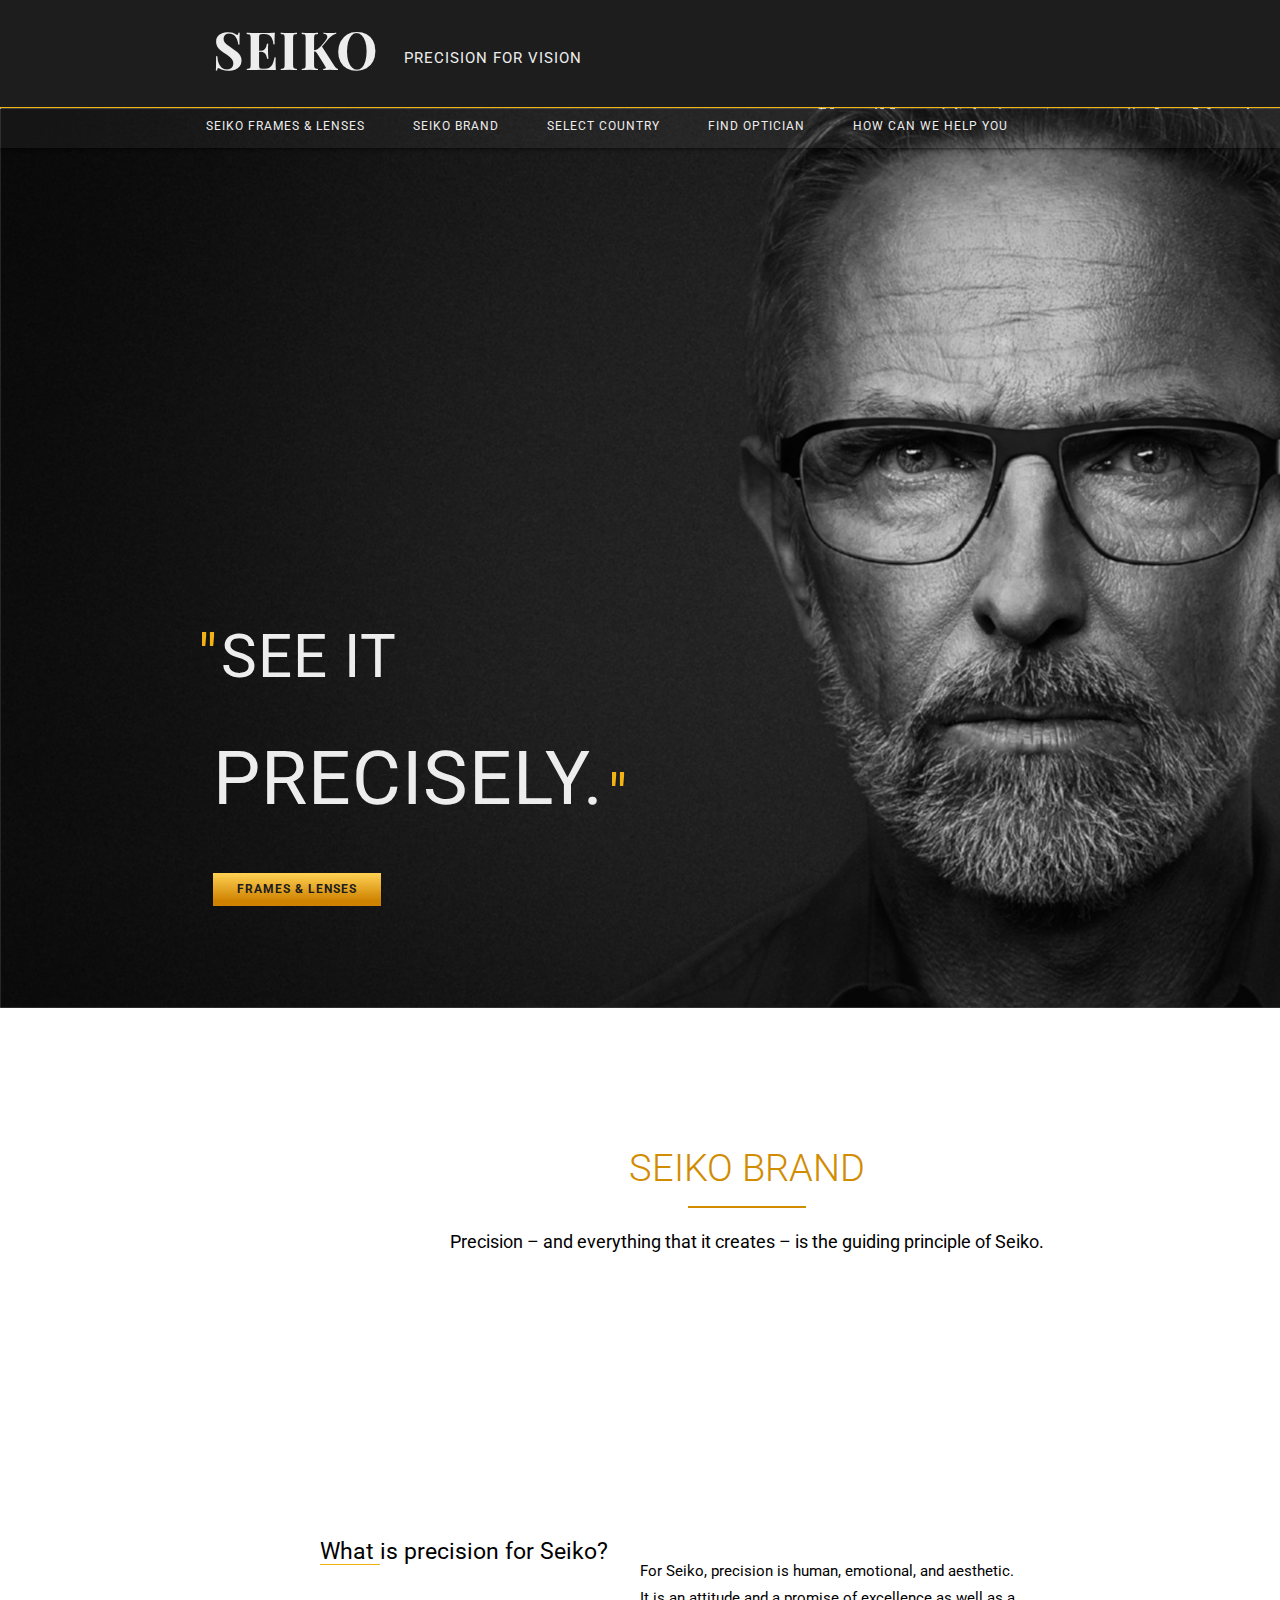
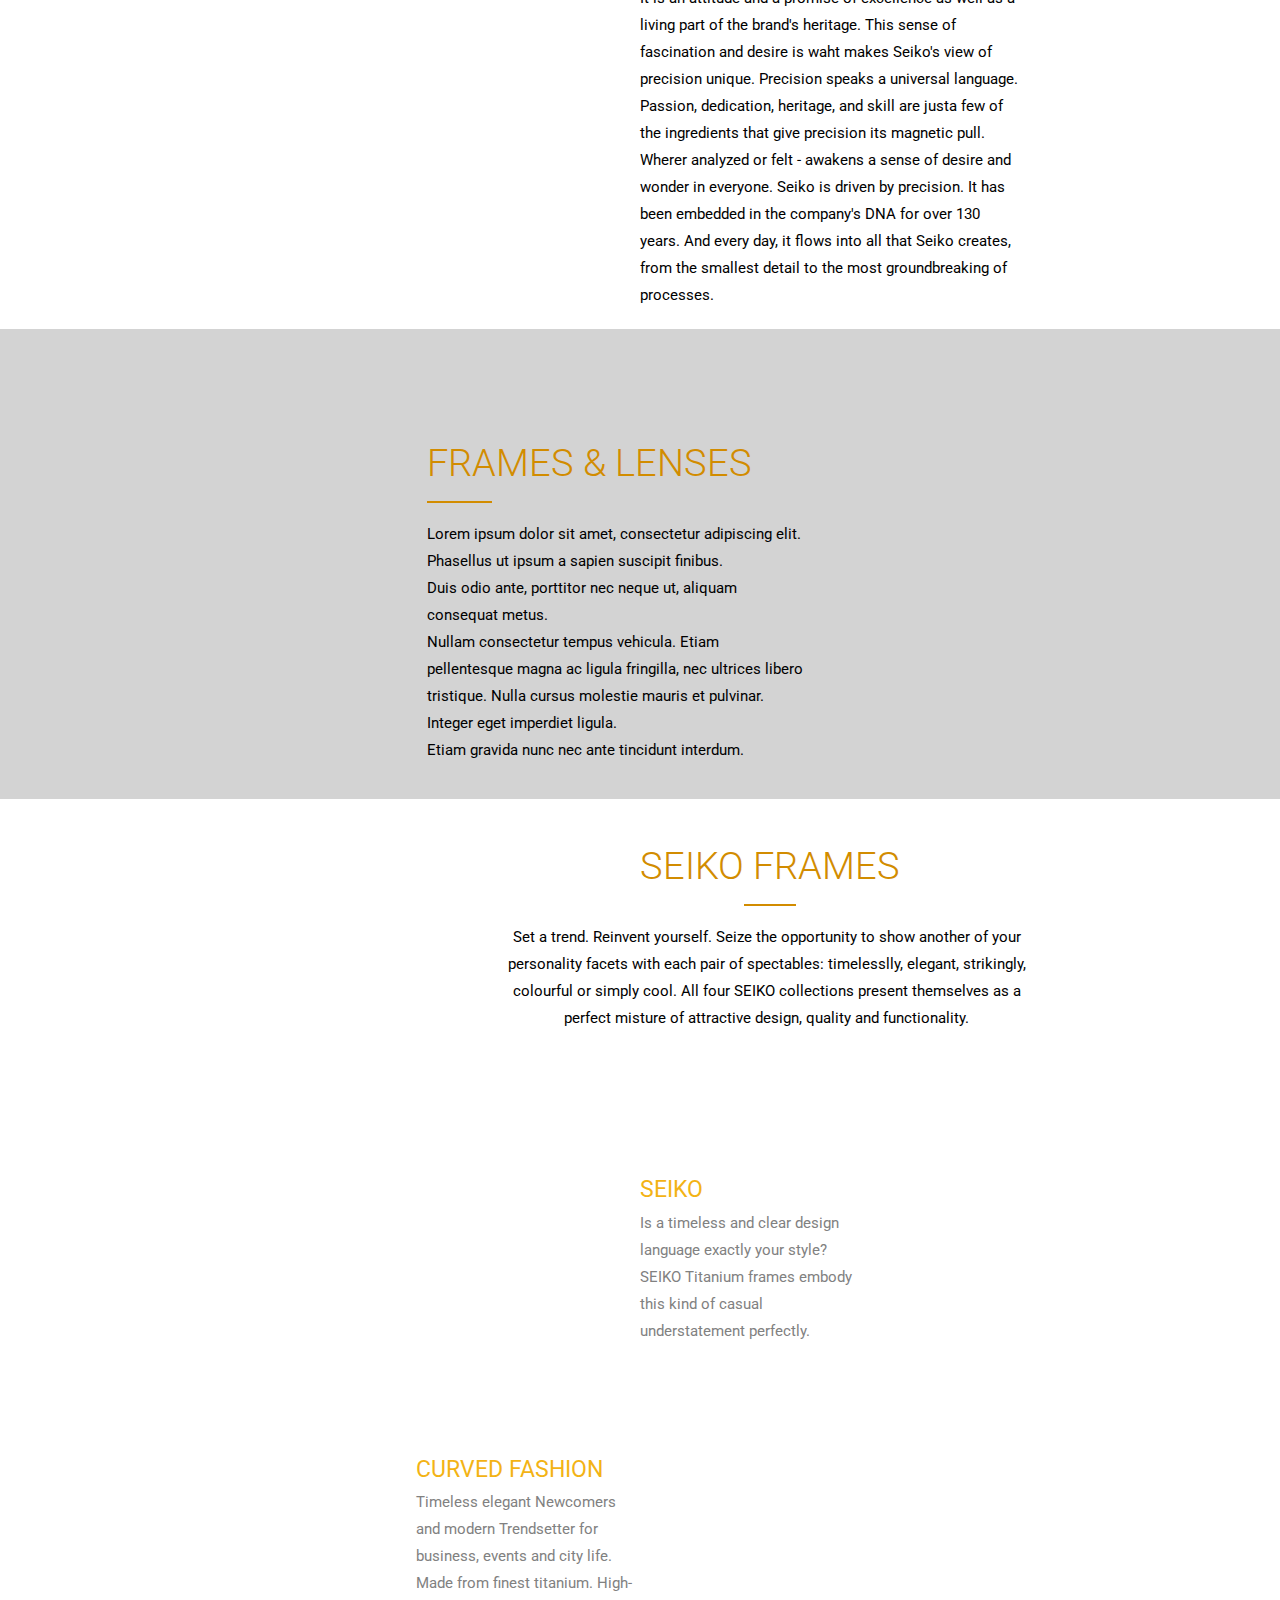
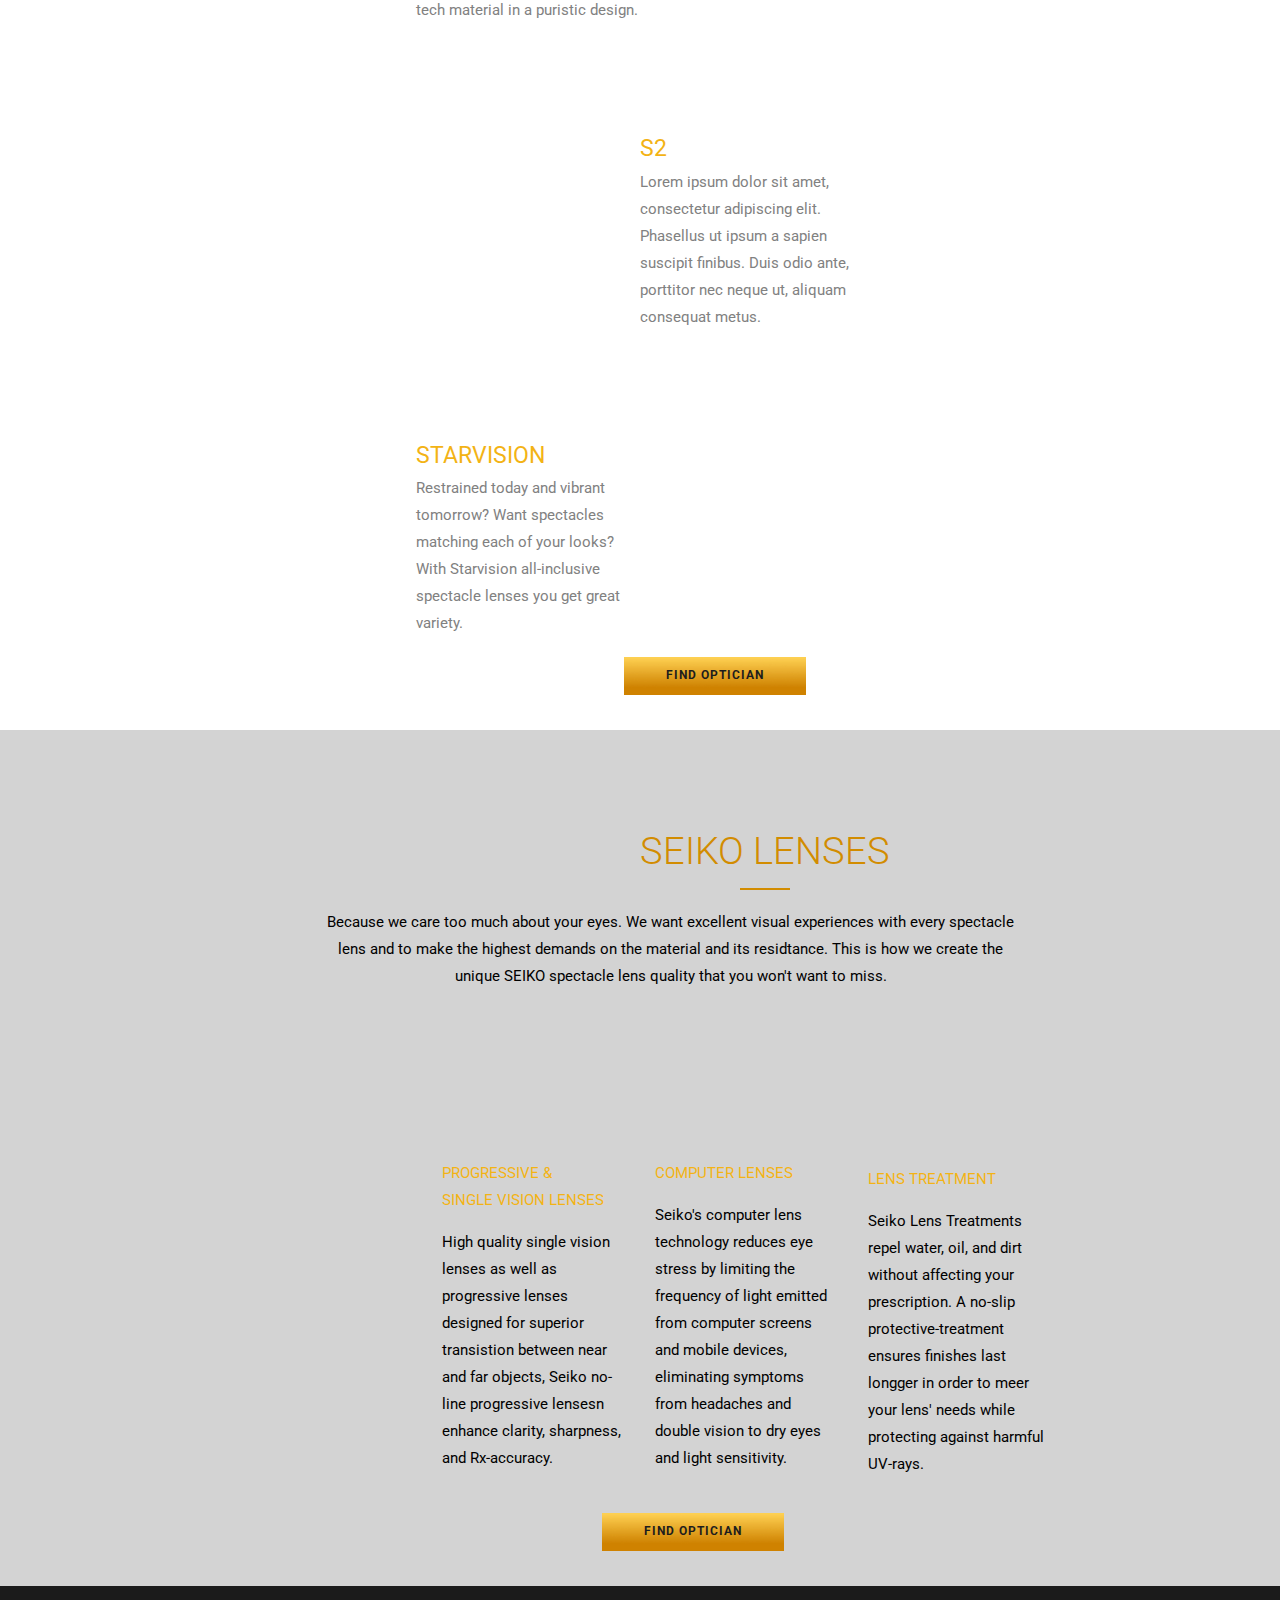
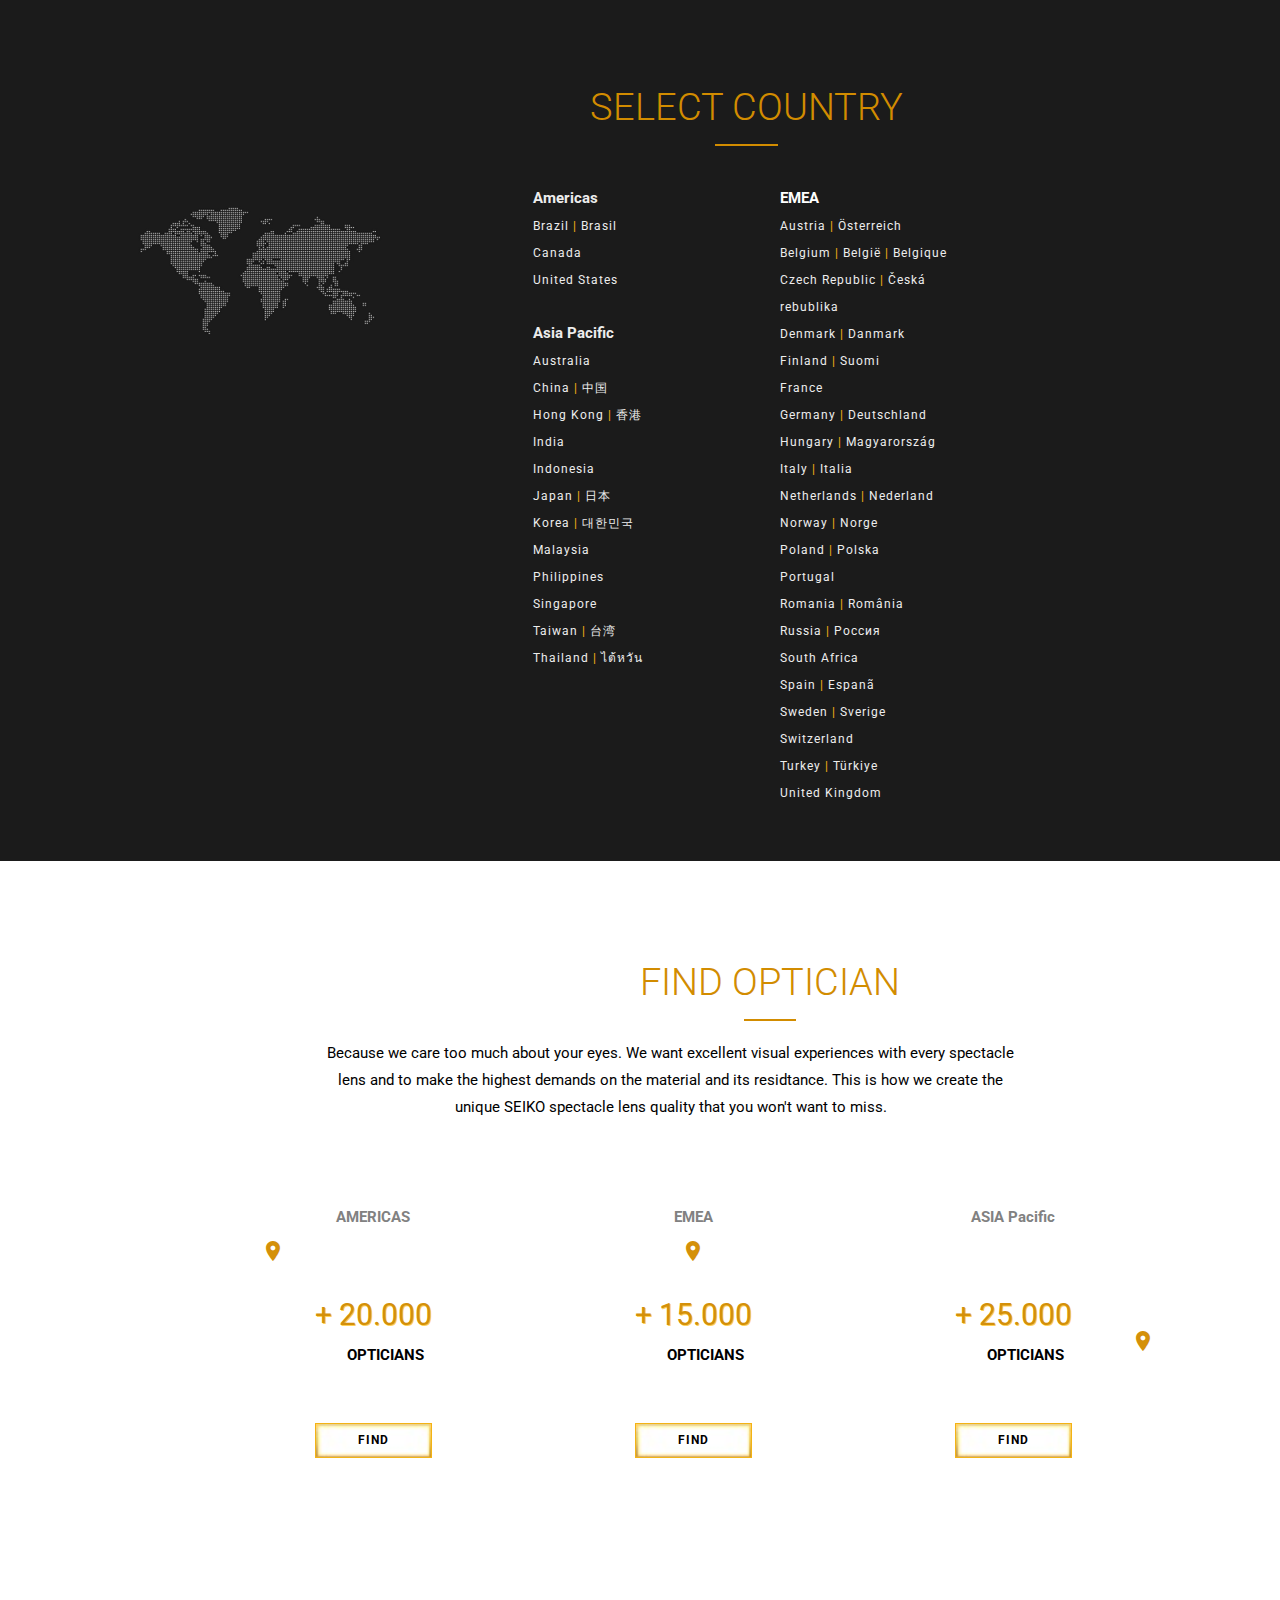
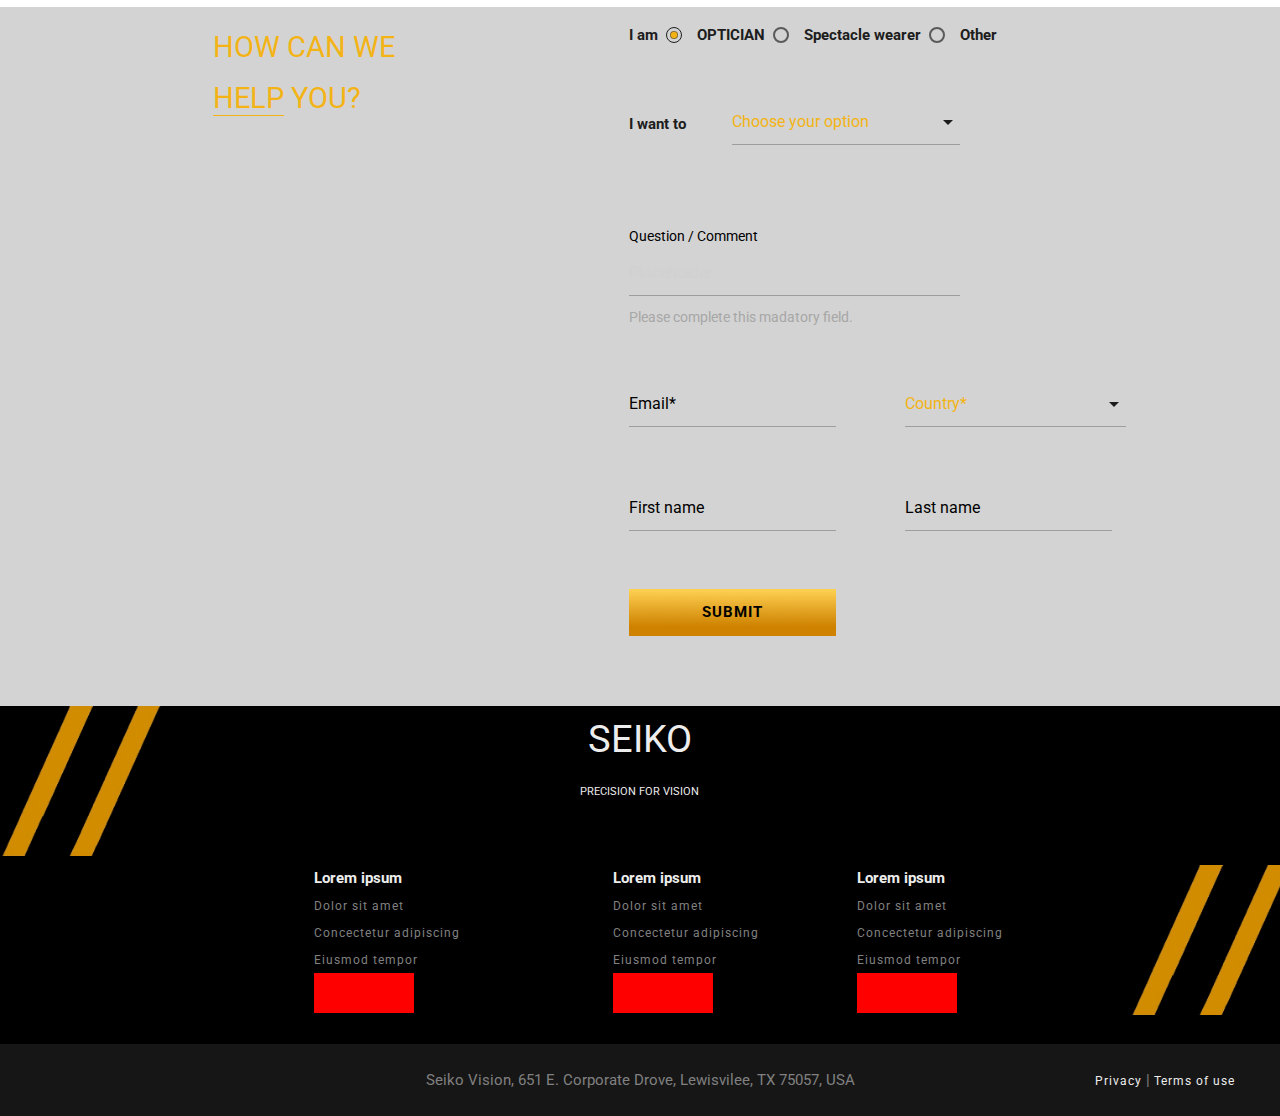
==== commit 986b6d25: "removed all <hr>tags because they annoyed me. now doing underline on titles directly" ====
--- a/index.html
+++ b/index.html
@@ -84,13 +84,10 @@
 <section>
     <div id="seiko_brand">
             <div class="row">
-                <div class="col col s11 m10 l10 offset-s1 offset-m2 offset-l2 center">
-                    <span class="flow-text" id="seikobrand_heading">
+                <div class="col col s11 m10 l10 offset-s1 offset-m2 offset-l2 center-align">
+                    <div class="flow-text" id="seikobrand_heading">
                       SEIKO BRAND
-                    </span>
-                    <br>
-                    <hr id="branding_hr1">
-                    <br>
+                    </div>
                 </div><!-- end col-->
 
                 <div class="col col s11 m10 l10 offset-s1 offset-m2 offset-l2 center" id="below_seikobrand_heading">
@@ -138,36 +135,29 @@
 
 
 <!-- Start: FRAMES & LENSES -->
-    <div id="frames_lenses">
+<section id="frames_lenses">
         <div class="section" id="frames">
-            <br><br>
-            <div class="row align-left" id="read_box">
-                <div class="col s10 m10 l5 offset-m4 offset-s3 offset-l3">
+            <div class="row align-left">
+                <div class="col s10 m10 l4 offset-l4" id="reading-text-box">
                     <span class="flow-text" id="frames_lenses_heading">FRAMES & LENSES</span>
-                    <br>
-                    <hr id="lenses_hr">
-                  </div>
-
-                  <div class="col s10 m10 l3 offset-m2 offset-s2 offset-l3" >
-                    <br>
                     <p id="lorem_ipsum1">
                         Lorem ipsum dolor sit amet, consectetur adipiscing elit. Phasellus ut ipsum a sapien suscipit finibus. <br> 
                         Duis odio ante, porttitor nec neque ut, aliquam consequat metus.<br>
-                         Nullam consectetur tempus vehicula. <br> 
-                         Etiam pellentesque magna ac ligula fringilla, nec ultrices libero tristique.<br>  
+                         Nullam consectetur tempus vehicula. 
+                         Etiam pellentesque magna ac ligula fringilla, nec ultrices libero tristique.
                          Nulla cursus molestie mauris et pulvinar.<br>  
                          Integer eget imperdiet ligula.<br> 
                          Etiam gravida nunc nec ante tincidunt interdum. 
                     </p>
-                </div>
-
-                <div class="col s10 m10 l4 offset-m2 offset-s2">
+                </div><!-- end col-->
+                <div class="col s10 m10 l4" id="reading-image-box">
                     <img src="media/reading.jpg" class="responsive-img slideanim" alt="reading" id="reading_image">
                 </div><!-- end col-->
+
             </div><!-- end row-->
 
         </div><!-- end <div class="section" id="brand"> -->
-    </div><!-- end <div class="container"> -->
+</section>
 <!-- END: FRAMES & LENSES -->
 
 
@@ -177,9 +167,6 @@
             <div class="row">
                 <div class="col s10 m8 l5 offset-m4 offset-s3 offset-l6">
                     <span class="flow-text" id="seiko_frames_heading">SEIKO FRAMES</span>
-                    <br>
-                    <hr id="branding_hr">
-                    <br>
                 </div>
                 <div class="col s10 m10 l8 offset-m1 offset-s2 offset-l4 center" id="seiko_frames_second_heading">
                     <p id="para1">
@@ -277,9 +264,6 @@
             <div class="row">
                 <div class="col s10 m12 l4 offset-l6 offset-s4">
                     <span class="flow-text" id="seiko_lenses_heading">SEIKO LENSES</span>
-                    <br>
-                    <hr id="branding_hr2">
-                    <br>
                 </div><!-- end col-->
 
                 <div class="col s10 m10 l7 offset-s2 offset-m1 offset-l3 center" id="seiko_lenses_2nd_text">
@@ -349,9 +333,6 @@
                     <span class="flow-text" id="select_country_heading">
                       SELECT COUNTRY
                     </span>
-                    <br>
-                    <hr id="branding_hr3">
-                    <br>
                 </div><!-- end col-->
             </div><!-- end row-->
 
@@ -426,11 +407,8 @@
             <div class="row">
                 <div class="col s8 m10 l6 offset-l6 offset-m4 offset-s3 ">
                     <span class="flow-text" id="find_opt_heading">
-                      FIND OPTRICIAN
-                    </span>
-                    <br>
-                    <hr id="branding_hr4">
-                    <br>
+                      FIND OPTICIAN
+                    </span>
                 </div><!-- end col-->
 
                 <div class="col s10 m10 l7 offset-s2 offset-m1 offset-l3 center " id="find_text">
--- a/css/style.css
+++ b/css/style.css
@@ -43,63 +43,63 @@
 /*text*/
 
 #lorem_ipsum1{
-	padding-right: 3em;text-align: left;
+	padding-right: 3em;text-align: left; color: black;
 }
 #para1{
-	padding-right: 3em;
+	padding-right: 3em;color: black;
 }
 #seiko_lenses_2nd_text{
-	margin-bottom: 2.2em; 
+	margin-bottom: 2.2em; color: black;
 }
 #para2{
-	padding-right: 3em;
+	padding-right: 3em;color: black;
 }
 
 /*small*/
 @media only screen and (min-width: 0px){
 #para3{
-	padding: 1em; padding-left: 1em;
+	padding: 1em; padding-left: 1em;color: black;
 }
 #para4{
-	padding: 1em; padding-left: 1em;
+	padding: 1em; padding-left: 1em;color: black;
 }
 #para5{
-	padding: 1em; padding-left: 1em;
+	padding: 1em; padding-left: 1em;color: black;
 }
 #para1{
-	padding-right: 3em;
+	padding-right: 3em;color: black;
 }
 }
 
 /*medium*/
 @media only screen and (min-width: 601px){
 #para3{
-	padding: 1em; 
+	padding: 1em; color: black;
 }
 #para4{
-	padding: 1em;
+	padding: 1em;color: black;
 }
 #para5{
-	padding: 1em;
+	padding: 1em;color: black;
 }
 #para1{
-	padding-right: 0em;
+	padding-right: 0em;color: black;
 }
 }
 
 /*large*/
 @media only screen and (min-width: 993px){
 #para3{
-	padding: 1em; text-align: left;
+	padding: 1em; text-align: left;color: black;
 }
 #para4{
-	padding: 1em;text-align: left;
+	padding: 1em;text-align: left;color: black;
 }
 #para5{
-	padding: 1em;text-align: left;
+	padding: 1em;text-align: left;color: black;
 }
 #para1{
-	padding-right: 3em;
+	padding-right: 3em;color: black;
 }
 }
 
@@ -109,23 +109,23 @@
 
 
 #find_text{
-	margin-bottom: 2.2em; 
+	margin-bottom: 2.2em; color: black;
 }
 #para6{
-	padding-right: 3em;
+	padding-right: 3em;color: black;
 }
 #para7{
-	padding-right: 3em;
+	padding-right: 3em;color: black;
 }
 #america_text{
-    position: relative; top:-170px; left: 0px;
+    position: relative; top:-170px; left: 0px;color: black;
 }
 #emea_text{
-	position: relative; top:-170px;left: 0px;
+	position: relative; top:-170px;left: 0px;color: black;
 }
 
 #asia_text{
-	position: relative; top:-170px;left: 0px;
+	position: relative; top:-170px;left: 0px;color: black;
 }
 
 #america_number{
@@ -285,27 +285,161 @@
 
 
 
+/* ************************************************************************************************* */
+/* HEADINGS with lines */
+
+/*section 1 */
+#seikobrand_heading:before{
+    content: "";
+    position: absolute;
+    width: 50%;
+    height: 1px;
+    bottom: 0;
+    left: 25%;
+    border-bottom: 2px solid #D28C00;
+}
+
 #seikobrand_heading{
-	color:#F3B315;display:inline-block; padding-bottom:0.5em; font-size:2.5em;
-}
+	color:#D28C00;
+	padding-top:0.5em; 
+	padding-bottom:0.5em; 
+	font-size:2.5em;
+    font-weight: 300;
+    display: inline-block;
+    padding-bottom: 5px;
+    position: relative;
+    margin-bottom: 0.5em;
+}
+/*section 2 */
+#frames_lenses_heading:before{
+    content: "";
+    position: absolute;
+    width: 20%;
+    height: 1px;
+    bottom: 0;
+    left: 0%;
+    border-bottom: 2px solid #D28C00;
+}
+
+#frames_lenses_heading{
+	color:#D28C00;
+	padding-top:0.5em; 
+	padding-bottom:0.5em; 
+	font-size:2.5em;
+    font-weight: 300;
+    display: inline-block;
+    padding-bottom: 5px;
+    position: relative;
+    margin-bottom: 0.5em;
+}
+/*section 3 */
+#seiko_frames_heading:before{
+    content: "";
+    position: absolute;
+    width: 20%;
+    height: 1px;
+    bottom: 0;
+    left: 40%;
+    border-bottom: 2px solid #D28C00;
+}
+
+#seiko_frames_heading{
+	color:#D28C00;
+	padding-top:0.5em; 
+	padding-bottom:0.5em; 
+	font-size:2.5em;
+    font-weight: 300;
+    display: inline-block;
+    padding-bottom: 5px;
+    position: relative;
+    margin-bottom: 0.5em;
+}
+/*section 4 */
+#seiko_lenses_heading:before{
+    content: "";
+    position: absolute;
+    width: 20%;
+    height: 1px;
+    bottom: 0;
+    left: 40%;
+    border-bottom: 2px solid #D28C00;
+}
+
+#seiko_lenses_heading{
+	color:#D28C00;
+	padding-top:0.5em; 
+	padding-bottom:0.5em; 
+	font-size:2.5em;
+    font-weight: 300;
+    display: inline-block;
+    padding-bottom: 5px;
+    position: relative;
+    margin-bottom: 0.5em;
+}
+/*section 5 */
+#select_country_heading:before{
+    content: "";
+    position: absolute;
+    width: 20%;
+    height: 1px;
+    bottom: 0;
+    left: 40%;
+    border-bottom: 2px solid #D28C00;
+}
+
+#select_country_heading{
+	color:#D28C00;
+	padding-top:0.5em; 
+	padding-bottom:0.5em; 
+	font-size:2.5em;
+    font-weight: 300;
+    display: inline-block;
+    padding-bottom: 5px;
+    position: relative;
+    margin-bottom: 0.5em;
+}
+/*section 6 */
+#find_opt_heading:before{
+    content: "";
+    position: absolute;
+    width: 20%;
+    height: 1px;
+    bottom: 0;
+    left: 40%;
+    border-bottom: 2px solid #D28C00;
+}
+
+#find_opt_heading{
+	color:#D28C00;
+	padding-top:0.5em; 
+	padding-bottom:0.5em; 
+	font-size:2.5em;
+    font-weight: 300;
+    display: inline-block;
+    padding-bottom: 5px;
+    position: relative;
+    margin-bottom: 0.5em;
+}
+/* ************************************************************************************** */
+
+
+
 #below_seikobrand_heading{
 	margin-bottom: 2.2em; 
 }
 #second_heading_seiko{
-	font-size:1.2em; 
+	font-size:1.2em; color: black;
 }
 #what{
-	font-size:1.5em; border-bottom: 1px solid #F3B315; 
+	font-size:1.5em; 
+	border-bottom: 1px solid #F3B315; 
+	color: black;
 }
 #isprecision{
 	font-size:1.5em;
-}
-#frames_lenses_heading{
-	color:#F3B315;display:inline-block; padding-bottom:0.5em; font-size:2.5em;
-}
-#seiko_frames_heading{
-	color:#F3B315;display:inline-block; padding-bottom:0.5em; font-size:2.5em;
-}
+	color: black;
+}
+
 #seiko_frames_second_heading{
 	margin-bottom: 2.2em;
 }
@@ -387,9 +521,7 @@
 #glasses_s2_heading{
 	display: inline-block;vertical-align: middle;margin-top: 2em;
 }
-#seiko_lenses_heading{
-	color:#F3B315;display:inline-block; padding-bottom:0.5em; font-size:2.5em;
-}
+
 #lens1_heading{
 	padding-left:1em; color:#F3B315;display:inline-block;font-size:1em;padding-top: 2em;
 }
@@ -399,12 +531,7 @@
 #lens3_heading{
 	padding-left:1em; color:#F3B315;display:inline-block;font-size:1em;padding-top: 2em;
 }
-#select_country_heading{
-	color:#F3B315;display:inline-block; padding-bottom:0.5em; font-size:2.5em;
-}
-#find_opt_heading{
-	color:#F3B315;display:inline-block; padding-bottom:0.5em; font-size:2.5em;
-}
+
 #find_americas_heading{
 	font-weight: bold;
 }
@@ -444,6 +571,16 @@
 #top_row_footer{
 	background-color: black; margin-bottom: 0px;
 }
+#reading-text-box{
+	margin-top: 4.5em;
+}
+#reading-image-box{
+margin-top: 2em;
+}
+
+
+
+
 
 
 
@@ -451,6 +588,9 @@
 
 /* ************************************************************************************** /*
 /*section containers*/
+section{
+	padding: 0;margin: 0;
+}
 #seiko_brand{
 width:100vw;
 }
@@ -767,89 +907,12 @@
 
 
 
-
-
-
-
-
-
-/* ************************************************************************************** /*
-/*underlines*/
-#branding_hr {
-    display: block;
-    height: 1px;
-    border: 0;
-    border-top: 2px solid #F3B315;
-    margin-left: 30%;
-    width: 10%;
-}
-#branding_hr1 {
-    display: block;
-    height: 1px;
-    border: 0;
-    border-top: 2px solid #F3B315;
-    margin-left: 47%;
-    width: 5%;
-}
-#branding_hr2 {
-    display: block;
-    height: 1px;
-    border: 0;
-    border-top: 2px solid #F3B315;
-    margin-left: 15%;
-    width: 10%;
-}
-#branding_hr3 {
-    display: block;
-    height: 1px;
-    border: 0;
-    border-top: 2px solid #F3B315;
-    margin-left: 45%;
-    width: 8%;
-}
-#branding_hr4 {
-    display: block;
-    height: 1px;
-    border: 0;
-    border-top: 2px solid #F3B315;
-    margin-left: 15%;
-    width: 8%;
-}
-#branding_hr5 {
-    display: block;
-    height: 1px;
-    border: 0;
-    border-top: 2px solid #F3B315;
-    margin-left: 45%;
-    width: 8%;
-}
-#lenses_hr {
-    display: block;
-    height: 1px;
-    border: 0;
-    border-top: 1px solid #F3B315;
-    width: 10%;
-}
-
-
-
-
 /* ************************************************************************************** /*
 /*country-list*/
 .horizontal_line{
  color: #F3B315;
  display: inline;
 }
-
-
-
-
-
-
-
-
-
-
 
 
 
--- a/css/sliding.css
+++ b/css/sliding.css
@@ -72,10 +72,7 @@
     padding:30px;
 }
 
-section {
-    display:block;
-    padding:60px;
-}
+
 
 .row::after {
     content: "";
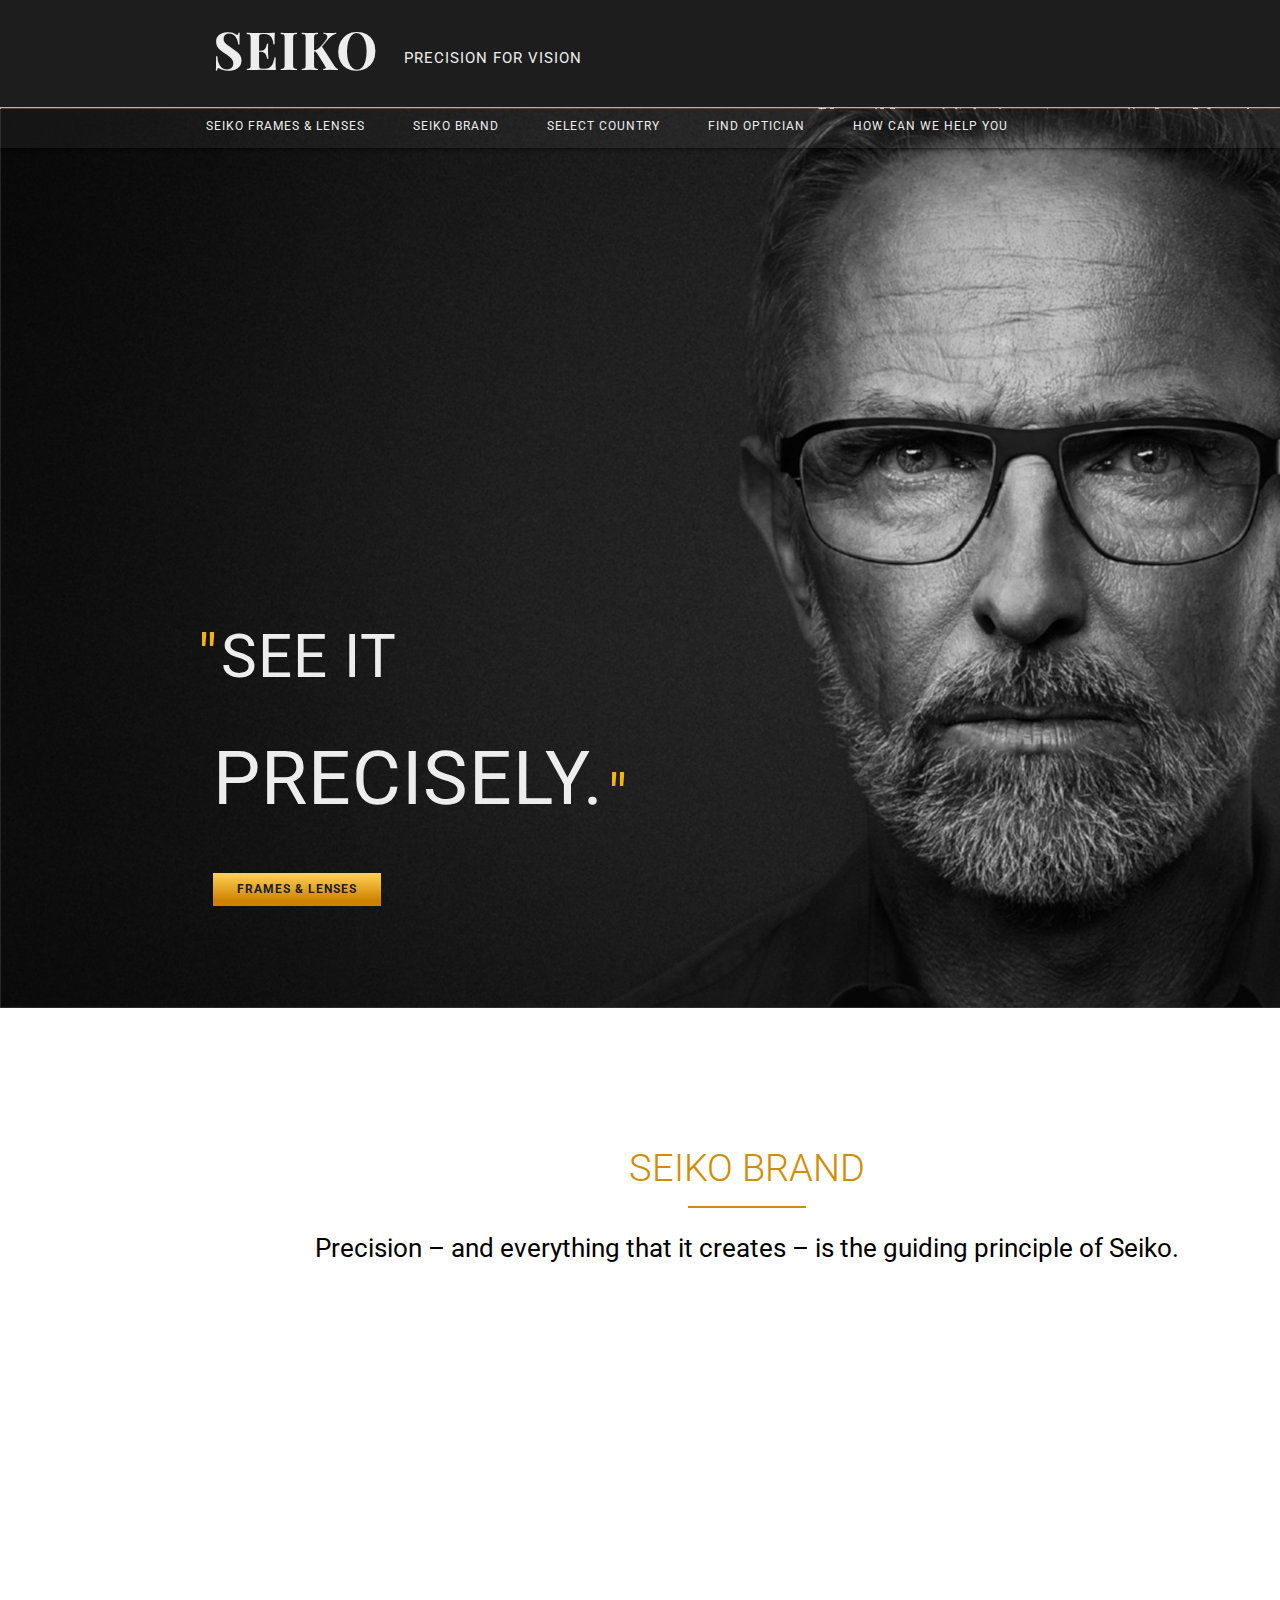
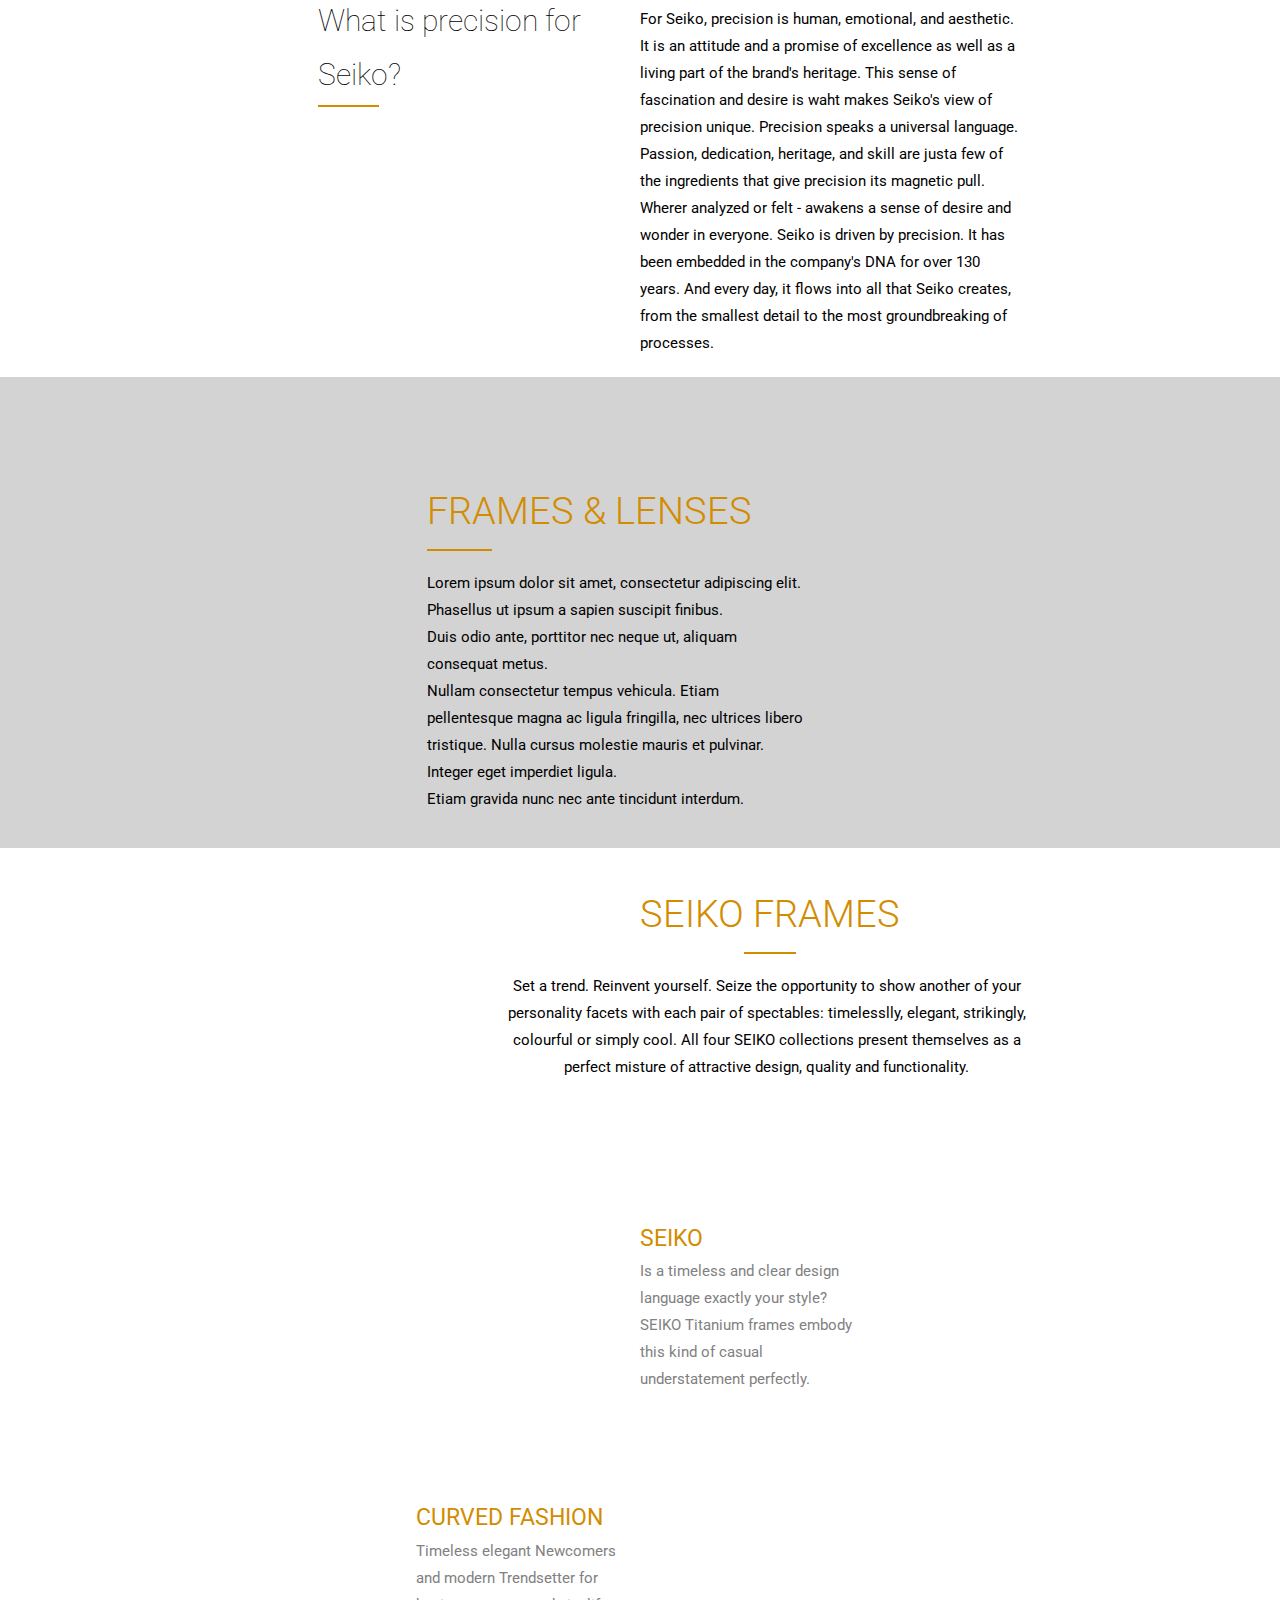
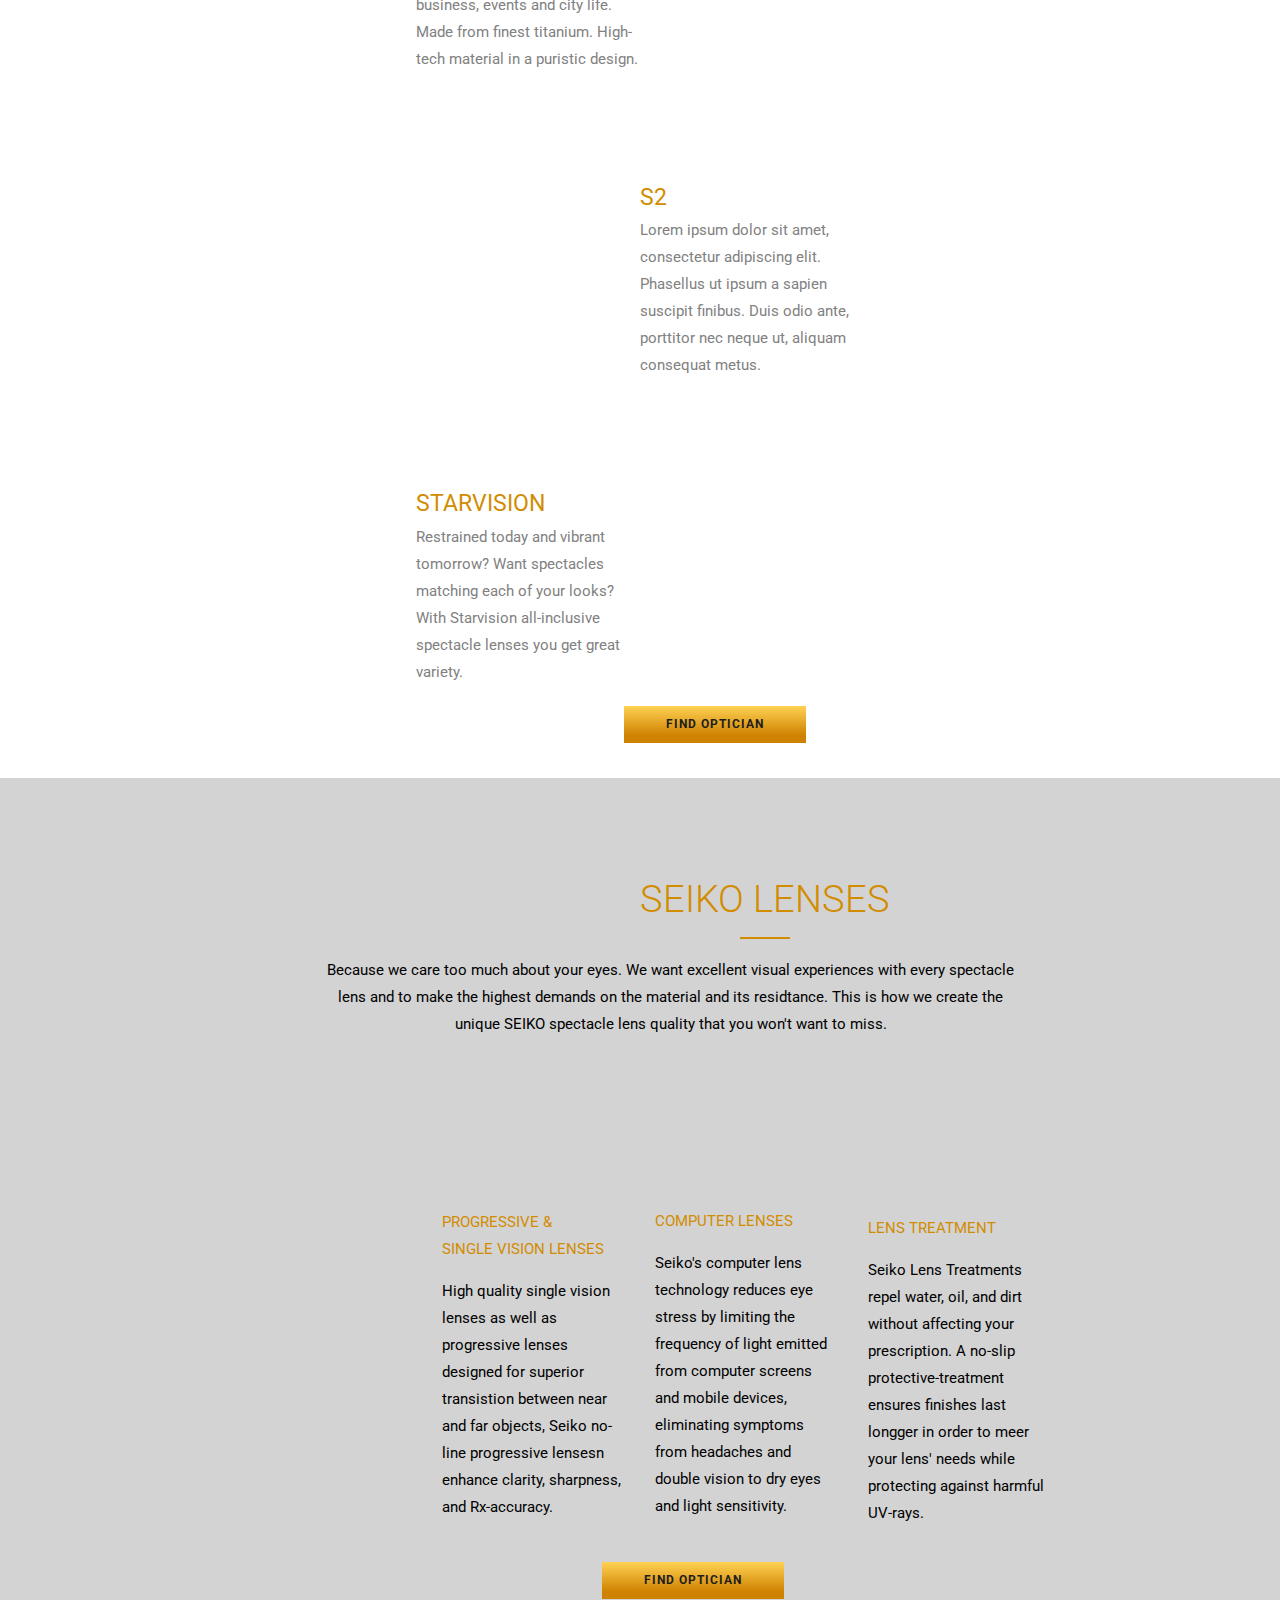
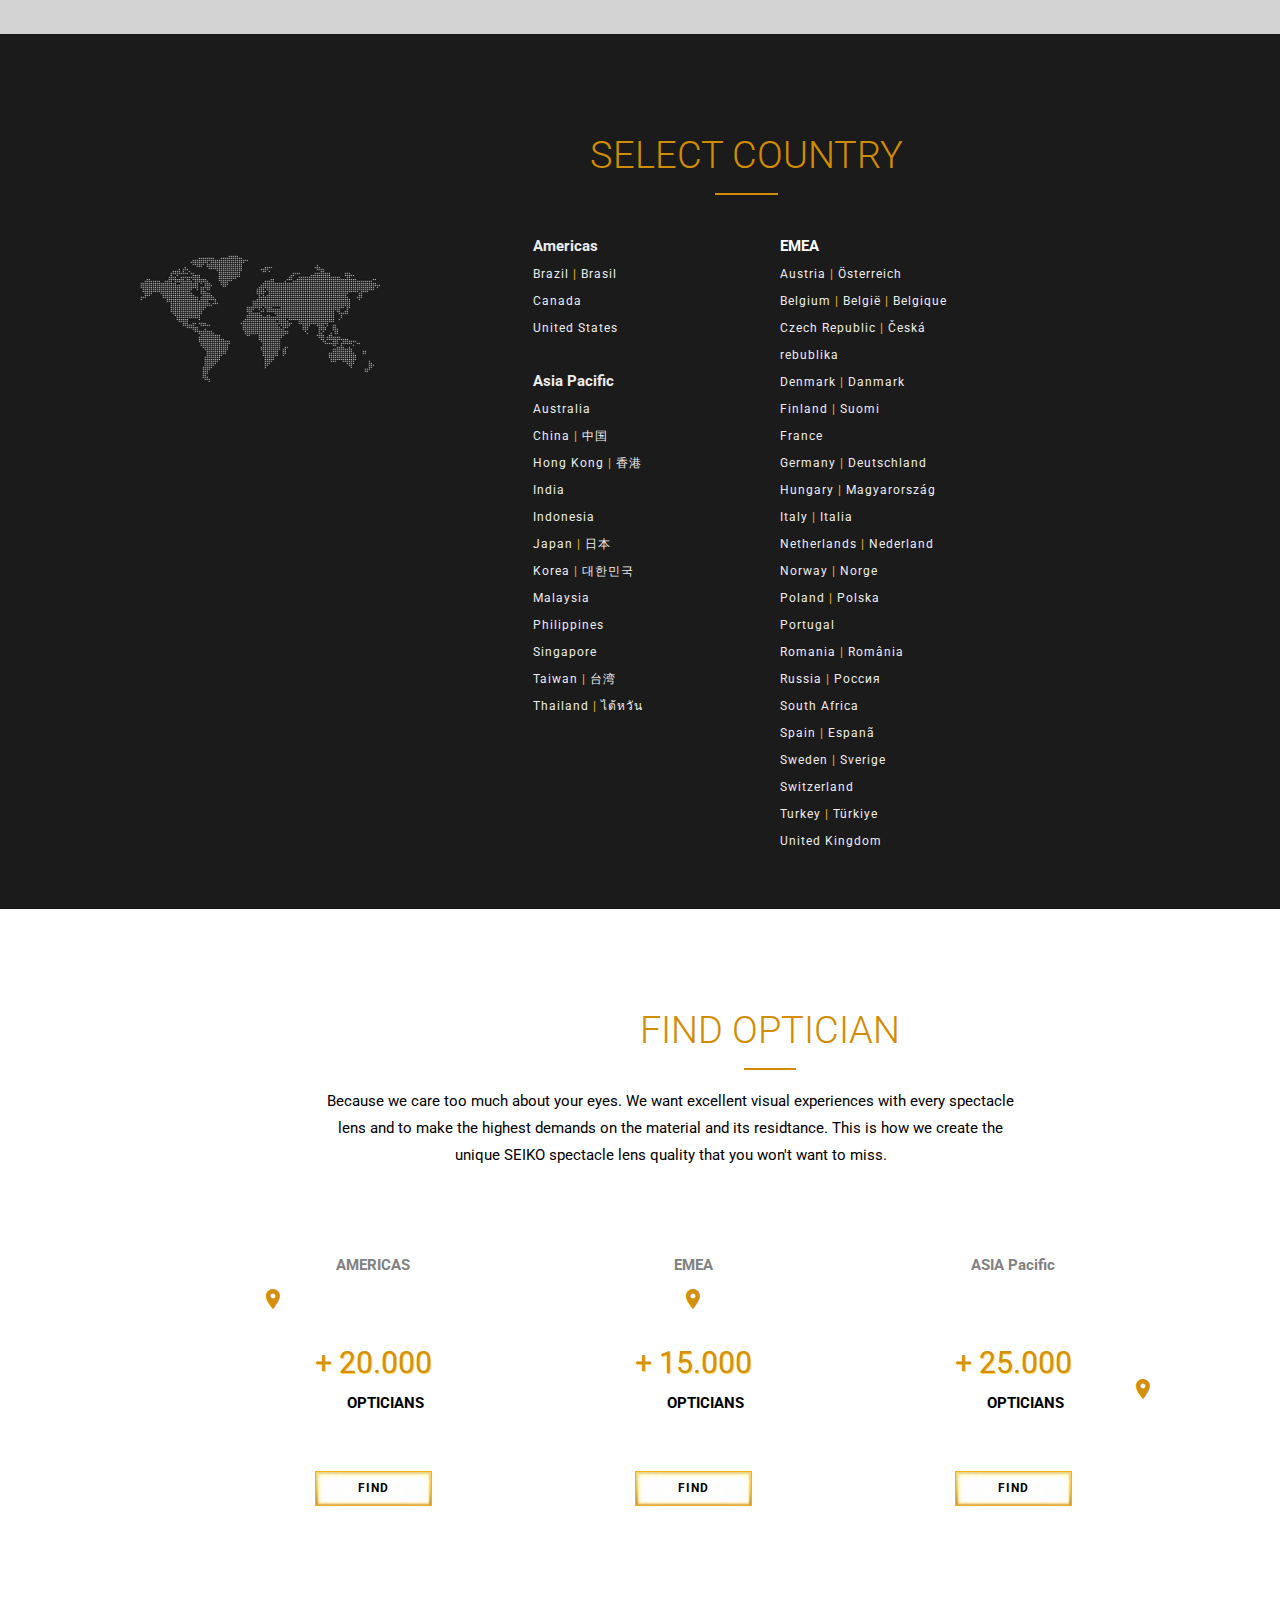
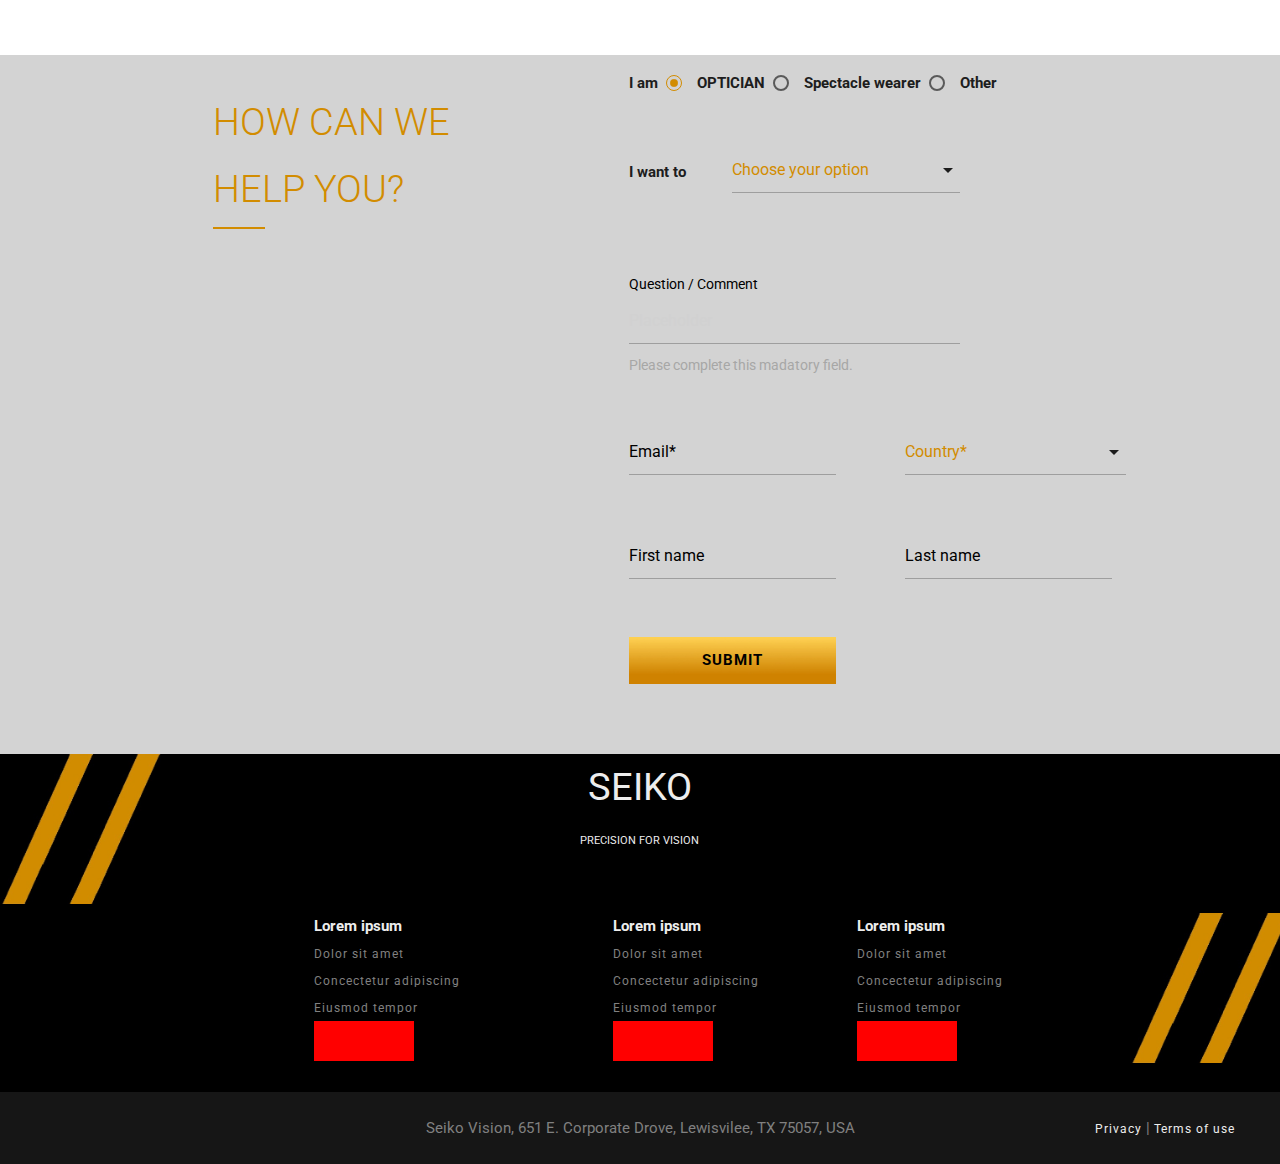
==== commit e5fc9af1: "chnaged colors, lines and image sizes" ====
--- a/index.html
+++ b/index.html
@@ -83,7 +83,7 @@
 <!-- Start: SEIKO BRAND  -->
 <section>
     <div id="seiko_brand">
-            <div class="row">
+            <div class="row" id="section1a_row">
                 <div class="col col s11 m10 l10 offset-s1 offset-m2 offset-l2 center-align">
                     <div class="flow-text" id="seikobrand_heading">
                       SEIKO BRAND
@@ -98,31 +98,31 @@
                 </div><!-- end col-->
             </div><!-- end row-->
 
-                    <div class="row">
-                        <div class="col s10 m4 l2 offset-l4 offset-s6">
-                            <img src="media/1.jpg" alt="2" class="responsive-img slideanim" id="brandimages1">
-                        </div><!-- end col-->
-                        <div class="col s10 m4 l2 offset-s4">
-                            <img src="media/2.jpg" alt="2" class="responsive-img slideanim" id="brandimages2">
-                        </div><!-- end col-->
-
-                        <div class="col s10 m4 l2 offset-s4">
-                            <img src="media/3.jpg" alt="2" class="responsive-img slideanim" id="brandimages3">
-                        </div><!-- end col-->
-                    </div><!-- end row-->
+            <div class="row" id="section1b_row">
+
+                <div class="col s10 m4 l4 offset-l2 center-align">
+                    <img src="media/1.jpg" alt="2" class="slideanim" id="brandimages1">
+                </div><!-- end col-->
+
+                <div class="col s10 m4 l3">
+                    <img src="media/2.jpg" alt="2" class="slideanim" id="brandimages2">
+                </div><!-- end col-->
+
+                <div class="col s10 m4 l3">
+                    <img src="media/3.jpg" alt="2" class="slideanim" id="brandimages3">
+                </div><!-- end col-->
+
+            </div><!-- end row-->
 
 
             <div class="row align-left">
-                <div class="col s8 m11 l3 offset-m4 offset-s2 offset-l3 align-left">
+                <div class="col s8 m11 l4 offset-l2" >
                   <span id="what">
-                    What
+                    What is precision for Seiko?
                   </span>
-                  <span id="isprecision"> 
-                    is precision for Seiko?
-                  </span>
-                </div><!-- end col-->
-
-                <div class="col s8 m10 l4 offset-m2 offset-s2">
+                </div><!-- end col-->
+
+                <div class="col s8 m10 l4">
                     <p id="para7"><br>
                         For Seiko, precision is human, emotional, and aesthetic. It is an attitude and a promise of excellence as well as a living part of the brand's heritage. This sense of fascination and desire is waht makes Seiko's view of precision unique. Precision speaks a universal language. 
                         Passion, dedication, heritage, and skill are justa few of the ingredients that give precision its magnetic pull. Wherer analyzed or felt - awakens a sense of desire and wonder in everyone. Seiko is driven by precision. It has been embedded in the company's DNA for over 130 years. And every day, it flows into all that Seiko creates, from the smallest detail to the most groundbreaking of processes.
@@ -491,8 +491,7 @@
         <div class="section" id="how_help">
             <div class="row align-left">
                 <div class="col s9 l4 offset-l2 offset-s3 align-left">
-                  <span id="help_can">HOW CAN WE</span> <br> 
-                 <span id="help_how_heading">HELP</span><span id="help_can1"> YOU?</span>
+                  <span id="help_can">HOW CAN WE <br>HELP YOU?</span>
                 </div><!-- end col-->
 
                 <div class="col s12 m6 l6">
--- a/css/style.css
+++ b/css/style.css
@@ -288,7 +288,7 @@
 /* ************************************************************************************************* */
 /* HEADINGS with lines */
 
-/*section 1 */
+/*section 1a */
 #seikobrand_heading:before{
     content: "";
     position: absolute;
@@ -298,7 +298,6 @@
     left: 25%;
     border-bottom: 2px solid #D28C00;
 }
-
 #seikobrand_heading{
 	color:#D28C00;
 	padding-top:0.5em; 
@@ -310,6 +309,28 @@
     position: relative;
     margin-bottom: 0.5em;
 }
+/*section 1b */
+#what:before{
+    content: "";
+    position: absolute;
+    width: 19%;
+    height: 1px;
+    bottom: 0;
+    left: 0%;
+    border-bottom: 2px solid #D28C00;
+}
+#what{
+	color:black;
+	padding-top:0.5em; 
+	padding-bottom:0.5em; 
+	font-size:2em;
+    font-weight: 100;
+    display: inline-block;
+    padding-bottom: 5px;
+    position: relative;
+    margin-bottom: 0.5em;
+    margin-left: 3.5em;
+}
 /*section 2 */
 #frames_lenses_heading:before{
     content: "";
@@ -320,7 +341,6 @@
     left: 0%;
     border-bottom: 2px solid #D28C00;
 }
-
 #frames_lenses_heading{
 	color:#D28C00;
 	padding-top:0.5em; 
@@ -342,7 +362,6 @@
     left: 40%;
     border-bottom: 2px solid #D28C00;
 }
-
 #seiko_frames_heading{
 	color:#D28C00;
 	padding-top:0.5em; 
@@ -364,7 +383,6 @@
     left: 40%;
     border-bottom: 2px solid #D28C00;
 }
-
 #seiko_lenses_heading{
 	color:#D28C00;
 	padding-top:0.5em; 
@@ -386,7 +404,6 @@
     left: 40%;
     border-bottom: 2px solid #D28C00;
 }
-
 #select_country_heading{
 	color:#D28C00;
 	padding-top:0.5em; 
@@ -408,7 +425,6 @@
     left: 40%;
     border-bottom: 2px solid #D28C00;
 }
-
 #find_opt_heading{
 	color:#D28C00;
 	padding-top:0.5em; 
@@ -420,6 +436,28 @@
     position: relative;
     margin-bottom: 0.5em;
 }
+/*section 7 */
+#help_can:before{
+    content: "";
+    position: absolute;
+    width: 22%;
+    height: 1px;
+    bottom: 0;
+    left: 0%;
+    border-bottom: 2px solid #D28C00;
+}
+#help_can{
+	color:#D28C00;
+	padding-top:0.5em; 
+	padding-bottom:0.5em; 
+	font-size:2.5em;
+    font-weight: 300;
+    display: inline-block;
+    padding-bottom: 5px;
+    position: relative;
+    margin-bottom: 0.5em;
+}
+
 /* ************************************************************************************** */
 
 
@@ -428,16 +466,7 @@
 	margin-bottom: 2.2em; 
 }
 #second_heading_seiko{
-	font-size:1.2em; color: black;
-}
-#what{
-	font-size:1.5em; 
-	border-bottom: 1px solid #F3B315; 
-	color: black;
-}
-#isprecision{
-	font-size:1.5em;
-	color: black;
+	font-size:1.7em; color: black;
 }
 
 #seiko_frames_second_heading{
@@ -501,16 +530,16 @@
 /*large*/
 @media only screen and (min-width: 993px){
 #inside_titanium{
-	color:#F3B315;font-size:1.5em; 
+	color:#D28C00;font-size:1.5em; 
 }
 #inside_curved{
-	color:#F3B315;font-size:1.5em;
+	color:#D28C00;font-size:1.5em;
 }
 #inside_starvision{
-	color:#F3B315;font-size:1.5em;
+	color:#D28C00;font-size:1.5em;
 }
 #inside_s2{
-	color:#F3B315;font-size:1.5em;
+	color:#D28C00;font-size:1.5em;
 }
 }
 
@@ -523,13 +552,13 @@
 }
 
 #lens1_heading{
-	padding-left:1em; color:#F3B315;display:inline-block;font-size:1em;padding-top: 2em;
+	padding-left:1em; color:#D28C00;display:inline-block;font-size:1em;padding-top: 2em;
 }
 #lens2_heading{
-	padding-left:1em; color:#F3B315;display:inline-block;font-size:1em;padding-top: 2em;
+	padding-left:1em; color:#D28C00;display:inline-block;font-size:1em;padding-top: 2em;
 }
 #lens3_heading{
-	padding-left:1em; color:#F3B315;display:inline-block;font-size:1em;padding-top: 2em;
+	padding-left:1em; color:#D28C00;display:inline-block;font-size:1em;padding-top: 2em;
 }
 
 #find_americas_heading{
@@ -544,12 +573,7 @@
 #help_how_heading{
 	font-size:1.9em; border-bottom: 1px solid #F3B315;color:#F3B315; 
 }
-#help_can{
-	font-size:1.9em; color:#F3B315;
-}
-#help_can1{
-	font-size:1.9em; color:#F3B315;
-}
+
 #footer_heading1{
 	color:#EDEDED;display:inline-block; 
 	padding-bottom:0.1em; font-size:2.5em;
@@ -978,7 +1002,7 @@
  	display: block; height: 100%;width: 100%;
  }
  ul li a:hover {
- 	color: #F3B315;
+ 	color:#D28C00
  }
  ul li span:hover {
  	border-top:  2px solid #F3B315;
@@ -1127,14 +1151,25 @@
 /*large*/
 @media only screen and (min-width: 993px){
 #brandimages1{
-	max-width:220px;padding:0.1em; margin:0.5em;
+	min-height: 250px;
+	min-width: 300px;
+	padding:0.1em; 
+	margin:0.5em;
 }
 #brandimages2{
-	max-width:220px;padding:0.1em; margin:0.5em;
+	min-height: 250px;
+	min-width: 300px;
+	padding:0.1em; 
+	margin:0.5em;
 }
 #brandimages3{
-	max-width:220px;padding:0.1em; margin:0.5em;
-}
+	min-height: 250px;
+	min-width: 300px;
+	padding:0.1em; 
+	margin:0.5em;
+}
+
+
 .row .col.l3 #glasses_titanium_heading{
     text-align: left;
 }
@@ -1192,13 +1227,13 @@
 }
 
 #footer_links1 li a:hover{
-    color: #F3B315;
+    color:#D28C00
 }
 #footer_links2 li a:hover{
-    color: #F3B315;
+    color:#D28C00
 }
 #footer_links3 li a:hover{
-    color: #F3B315;
+    color:#D28C00
 }
 
 #reading_image{
@@ -1332,16 +1367,16 @@
 	color: #1D1D1D;
 }
 [type="radio"]:checked + span:after, [type="radio"].with-gap:checked + span:after {
-    background-color: #F3B315;
+    background-color:#D28C00;
 }
 [type="radio"]:checked + span:after, [type="radio"].with-gap:checked + span:after {
-    background-color: #F3B315;
+    background-color:#D28C00;
 }
 
 [type="radio"]:checked + span:after, 
 [type="radio"].with-gap:checked + span:before, 
 [type="radio"].with-gap:checked + span:after {
-    border: 1px solid #1D1D1D;
+    border: 1px solid #D28C00;
 }
 
 .select-wrapper input.select-dropdown {
@@ -1350,7 +1385,7 @@
 
 
 .select-wrapper input.select-dropdown {
-    color: #F3B315;
+    color:#D28C00
 }
 
 #first_name{
@@ -1372,6 +1407,12 @@
 
 /* ************************************************************************************** /*
 /*materialize overrides*/
+#section1a_row{
+	margin: 0; border:0; padding:0;
+}
+#section1b_row{
+	margin: 0; border:0; padding:0;
+}
 #naw_row{
 	position: relative; z-index: -999; 
 }
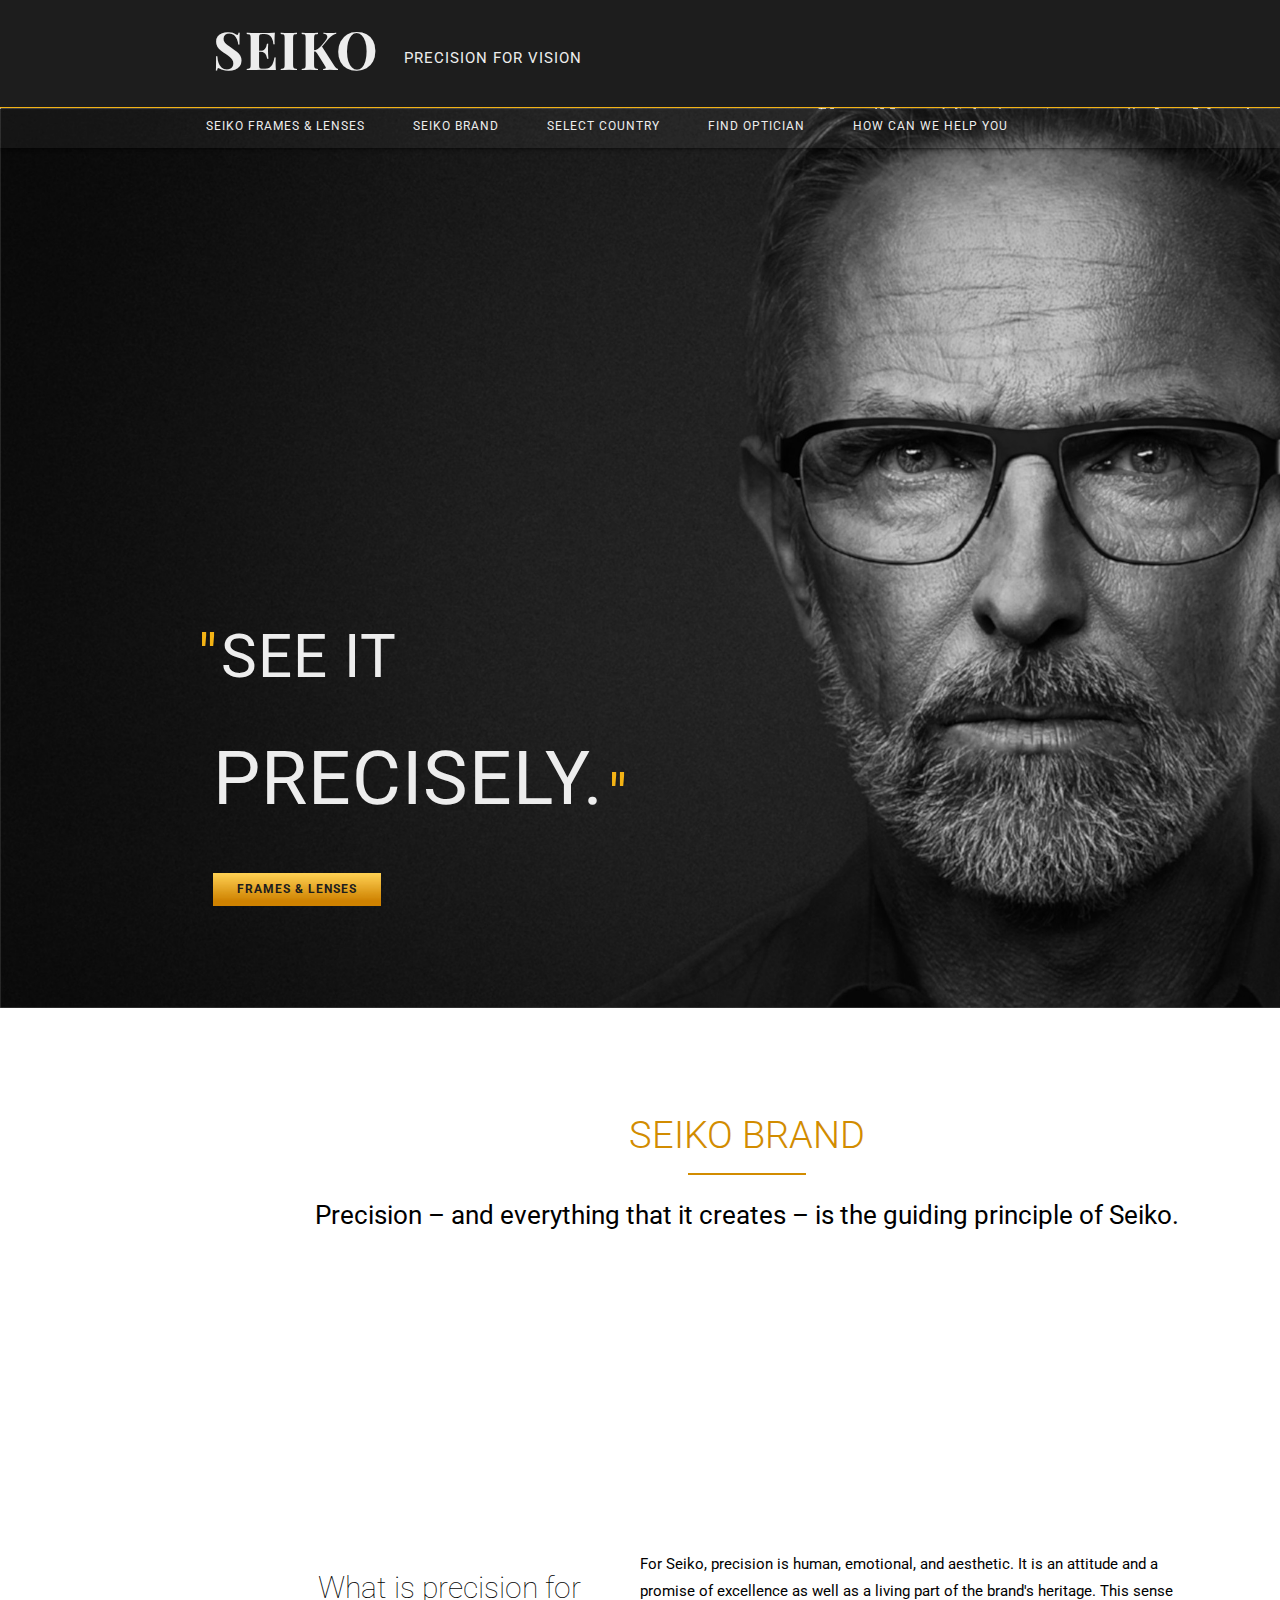
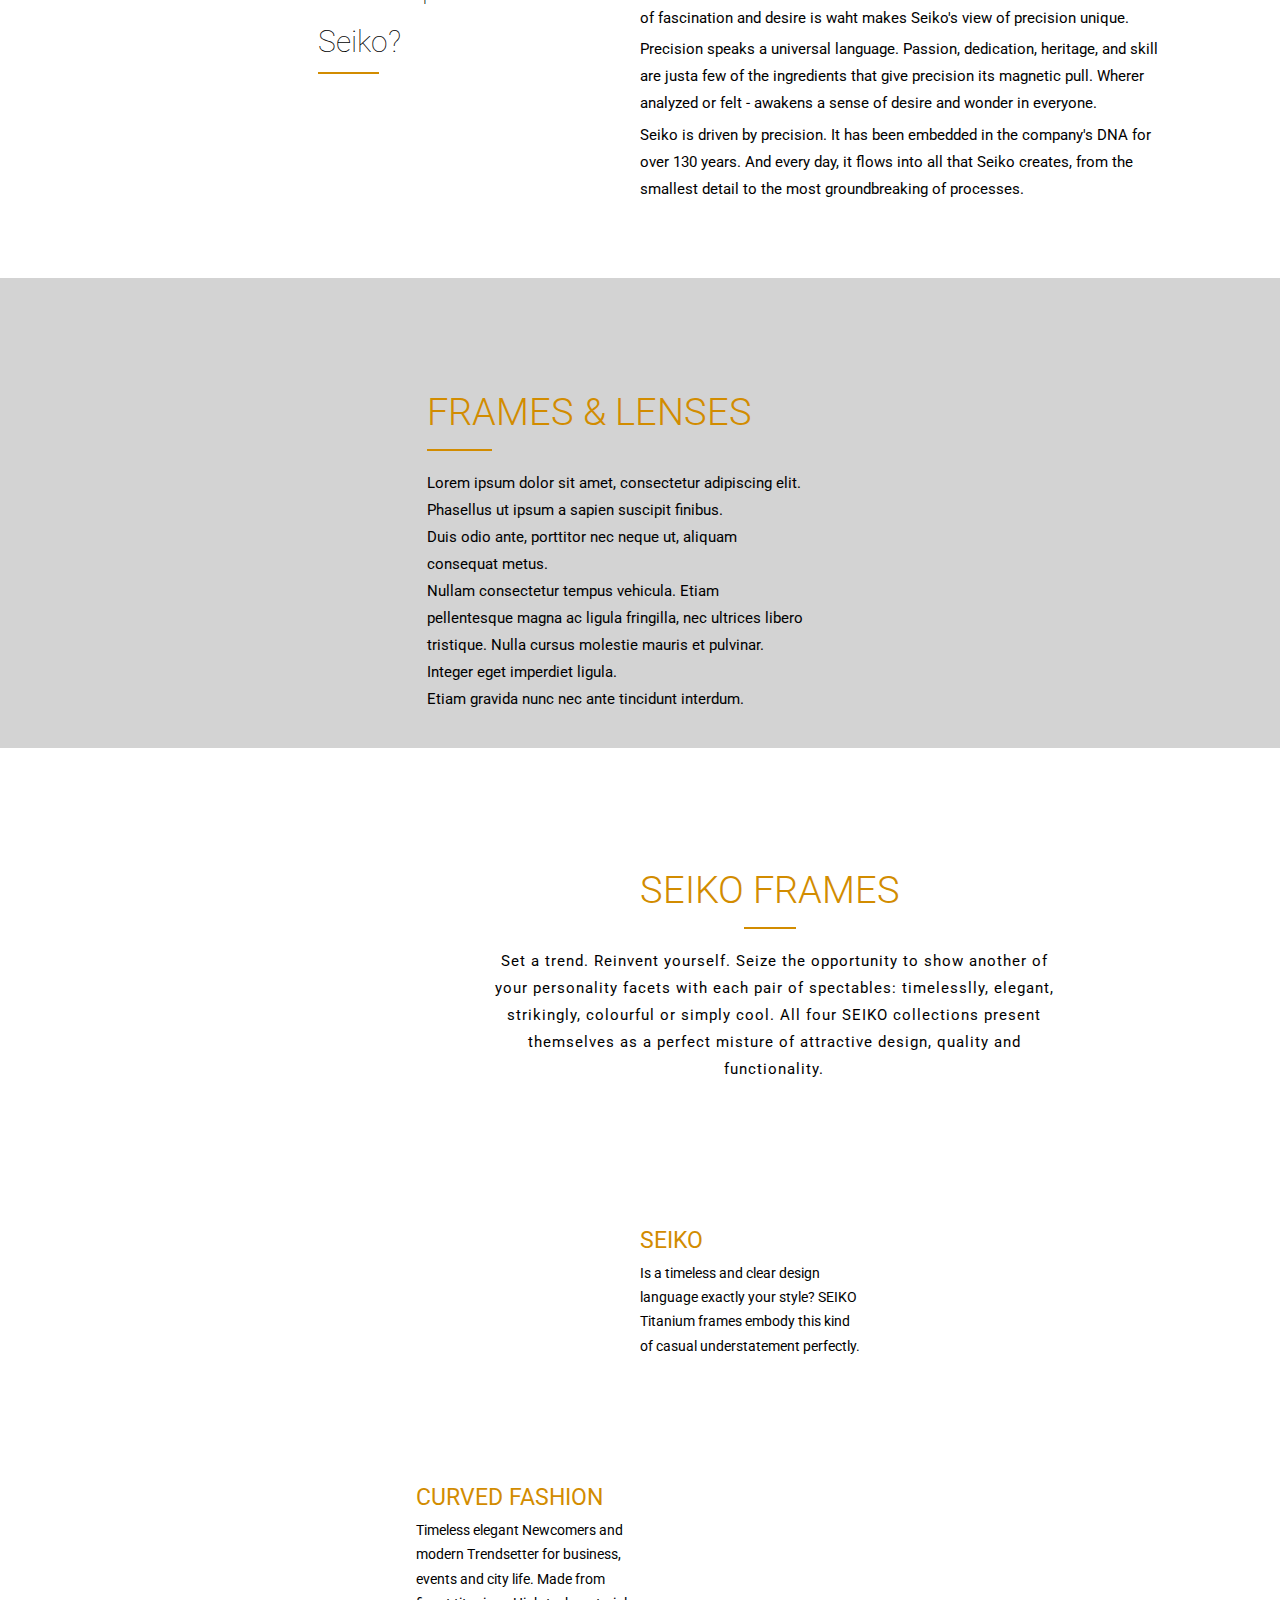
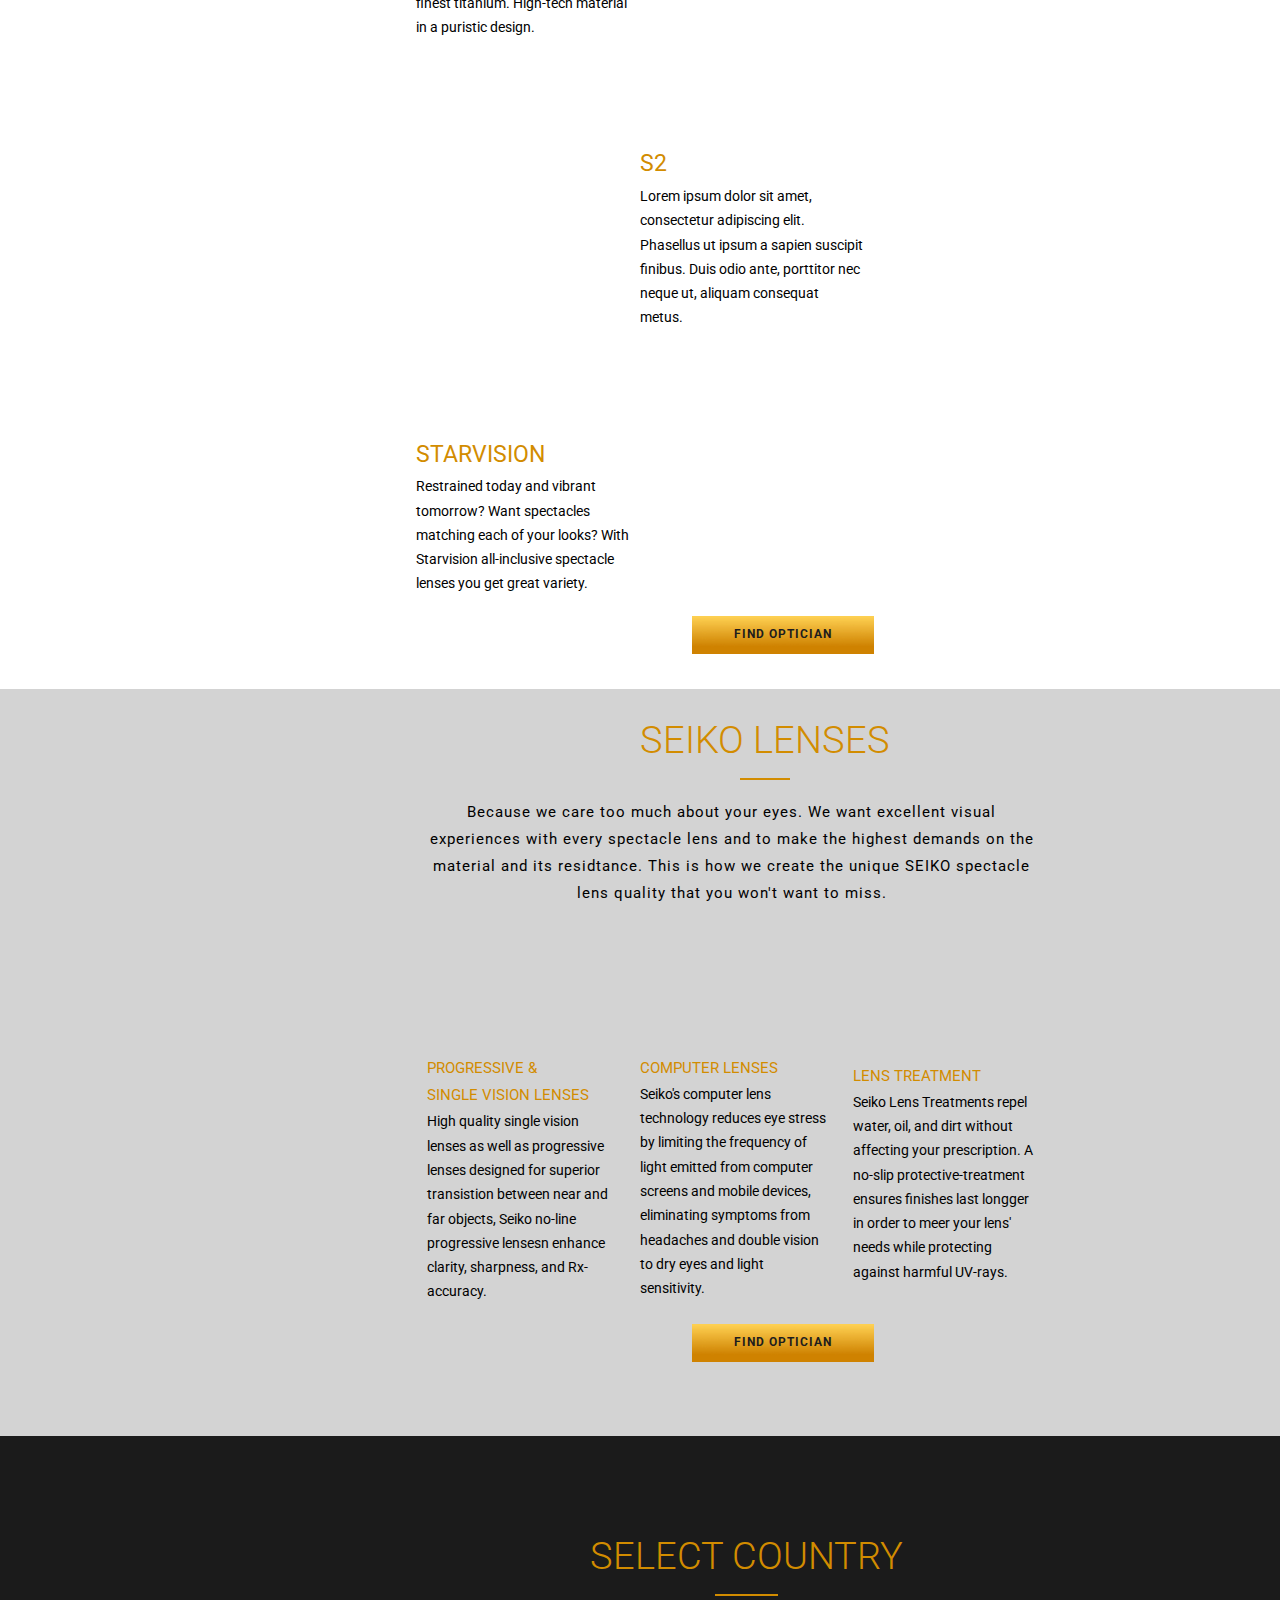
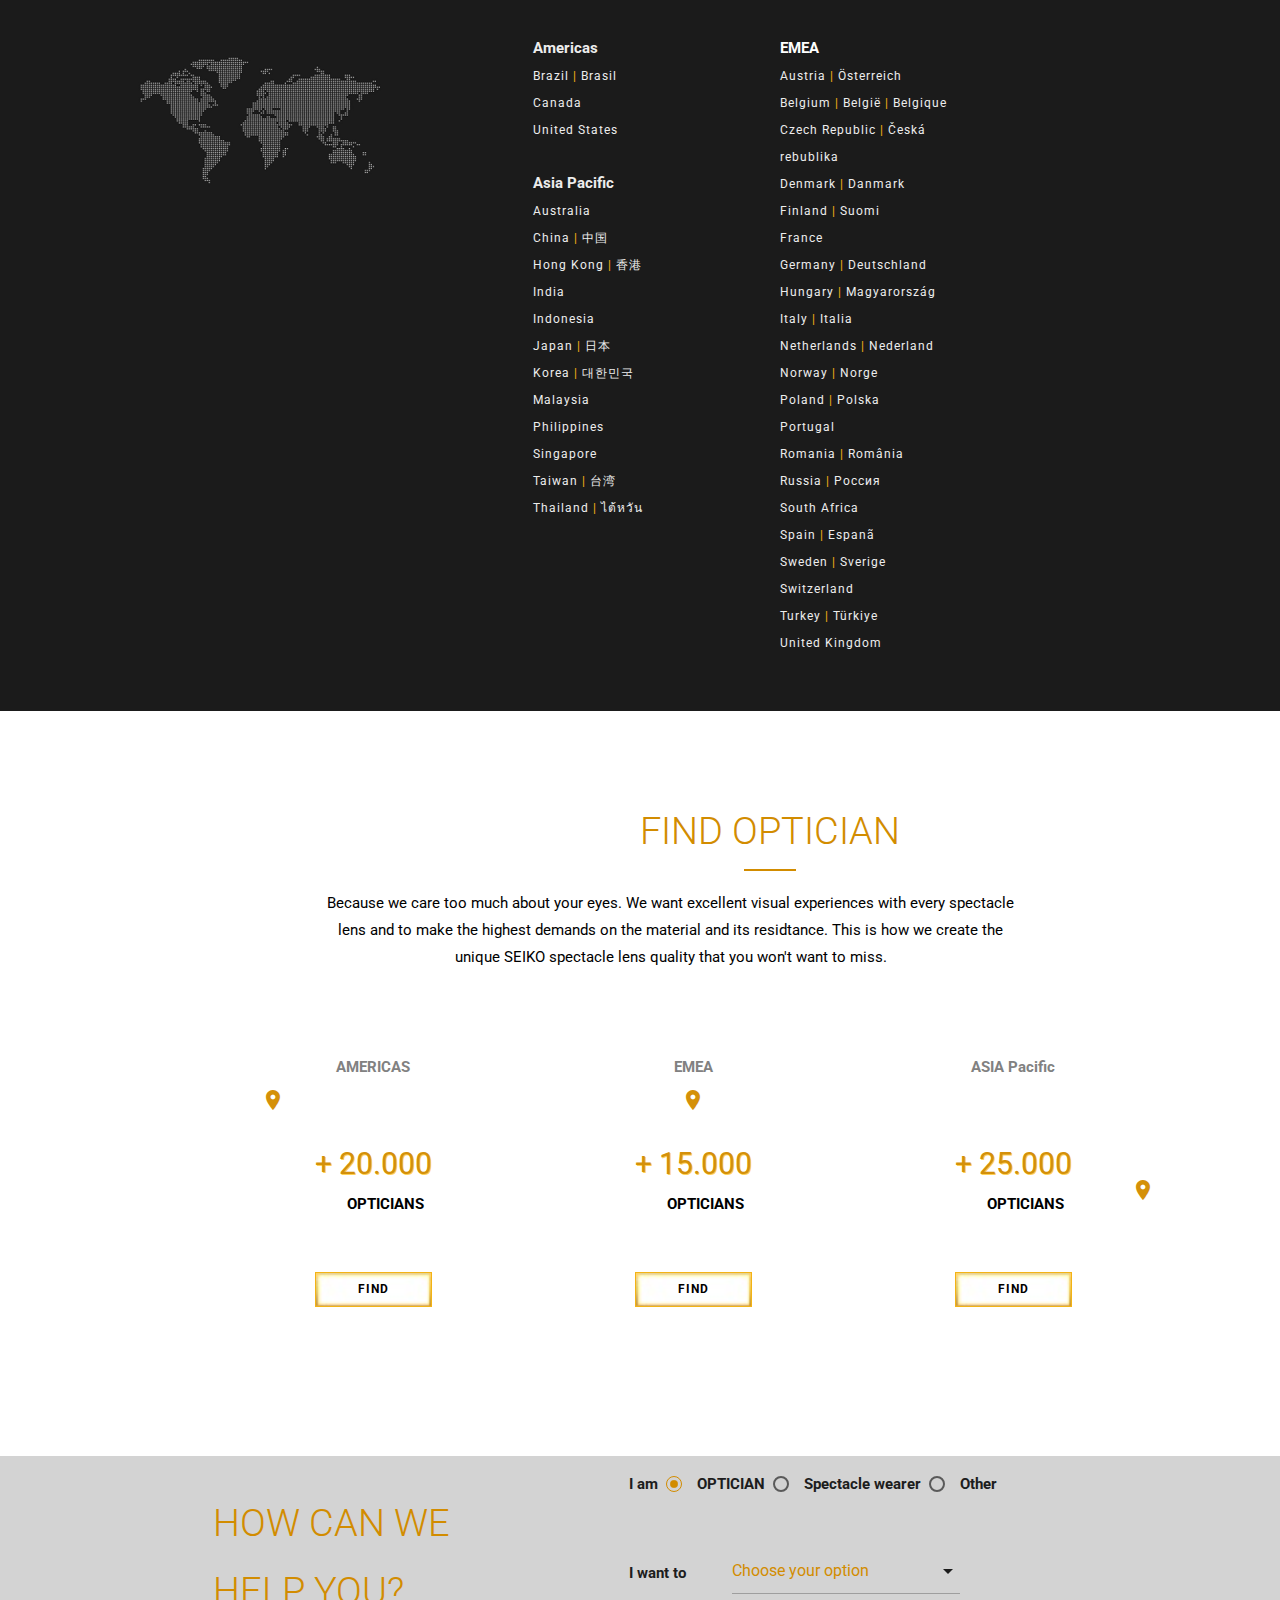
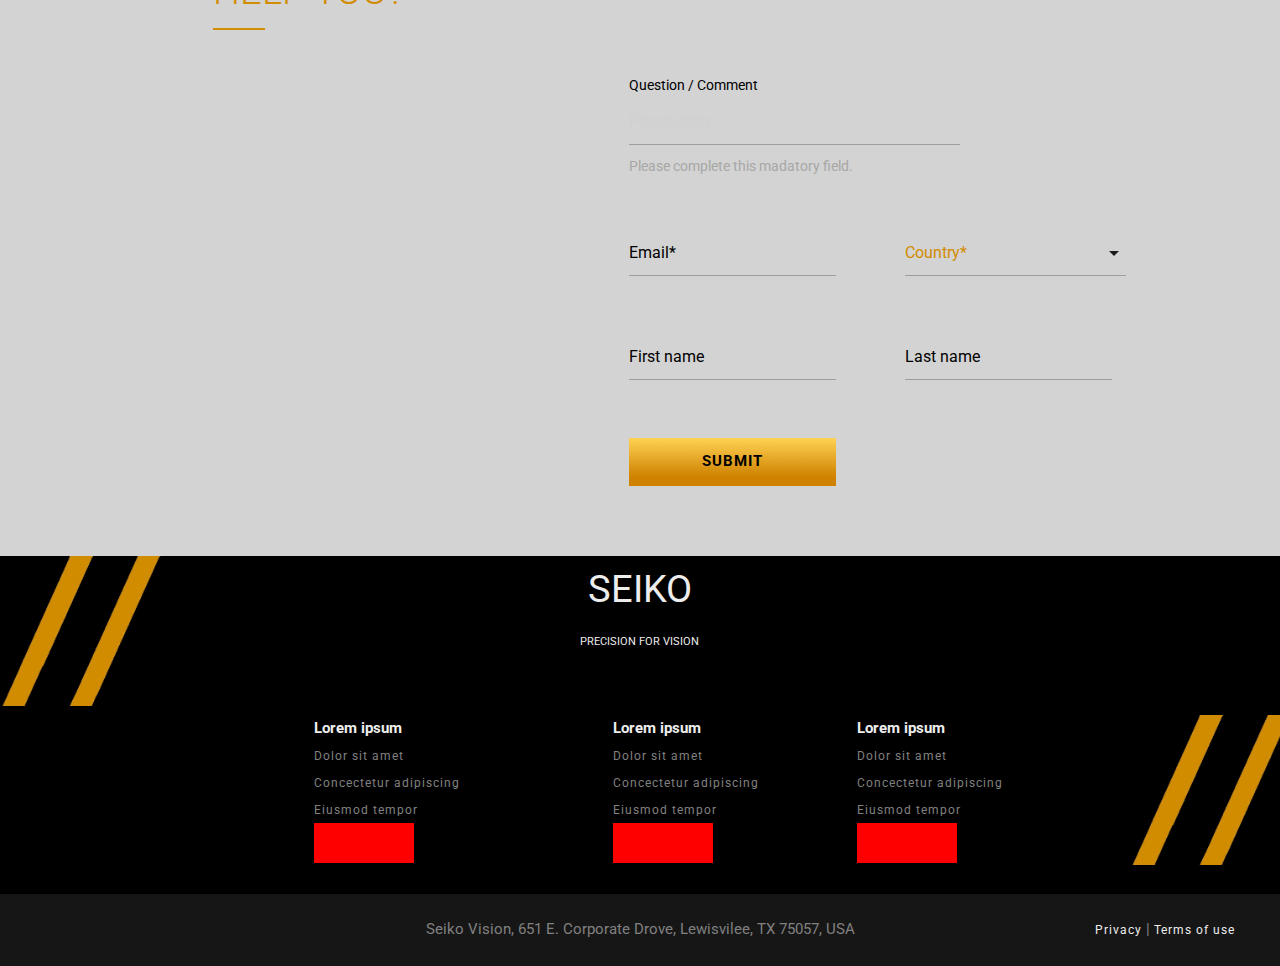
==== commit 017b27c2: "adjusted lens images. color of <p>." ====
--- a/index.html
+++ b/index.html
@@ -77,9 +77,6 @@
         </div><!-- end col-->
     </div><!-- end row-->
 
-
-<br><br><br><br>
-
 <!-- Start: SEIKO BRAND  -->
 <section>
     <div id="seiko_brand">
@@ -122,11 +119,16 @@
                   </span>
                 </div><!-- end col-->
 
-                <div class="col s8 m10 l4">
-                    <p id="para7"><br>
-                        For Seiko, precision is human, emotional, and aesthetic. It is an attitude and a promise of excellence as well as a living part of the brand's heritage. This sense of fascination and desire is waht makes Seiko's view of precision unique. Precision speaks a universal language. 
-                        Passion, dedication, heritage, and skill are justa few of the ingredients that give precision its magnetic pull. Wherer analyzed or felt - awakens a sense of desire and wonder in everyone. Seiko is driven by precision. It has been embedded in the company's DNA for over 130 years. And every day, it flows into all that Seiko creates, from the smallest detail to the most groundbreaking of processes.
-                    </p>
+                <div class="col s8 m10 l5">
+                    <div class="para7">
+                        <p class="para0">
+                        For Seiko, precision is human, emotional, and aesthetic. It is an attitude and a promise of excellence as well as a living part of the brand's heritage. This sense of fascination and desire is waht makes Seiko's view of precision unique.</p>
+                        <p class="para0">
+                        Precision speaks a universal language. 
+                        Passion, dedication, heritage, and skill are justa few of the ingredients that give precision its magnetic pull. Wherer analyzed or felt - awakens a sense of desire and wonder in everyone.</p>
+                        <p class="para0">
+                        Seiko is driven by precision. It has been embedded in the company's DNA for over 130 years. And every day, it flows into all that Seiko creates, from the smallest detail to the most groundbreaking of processes.</p>
+                    </div>
                 </div><!-- end col-->
             </div><!-- end row-->
     </div><!-- end <div class="container"> -->
@@ -186,7 +188,7 @@
                     <div id="glasses_titanium_heading">
                         <span id="inside_titanium" class="left">SEIKO</span>
                         <br>
-                        <span class="left"> 
+                        <span class="left frametexts"> 
                           Is a timeless and clear design language exactly your style? SEIKO Titanium frames embody this kind of casual understatement perfectly.
                         </span>
                     </div>
@@ -200,7 +202,7 @@
                     <div id="glasses_curved_heading">
                         <span id="inside_curved" class="left">CURVED FASHION</span>
                         <br>
-                        <span class="left"> 
+                        <span class="left frametexts"> 
                           Timeless elegant Newcomers and modern Trendsetter for business, events and city life. Made from finest titanium. High-tech material in a puristic design.
                         </span>
                     </div>
@@ -221,7 +223,7 @@
                     <div id="glasses_s2_heading">
                         <span id="inside_s2" class="left">S2</span>
                         <br>
-                        <span class="left"> 
+                        <span class="left frametexts"> 
                           Lorem ipsum dolor sit amet, consectetur adipiscing elit. Phasellus ut ipsum a sapien suscipit finibus. Duis odio ante, porttitor nec neque ut, aliquam consequat metus. 
                         </span>
                     </div>
@@ -235,7 +237,7 @@
                     <div id="glasses_starvision_heading">
                         <span id="inside_starvision" class="left">STARVISION</span>
                         <br>
-                        <span class="left"> 
+                        <span class="left frametexts"> 
                           Restrained today and vibrant tomorrow? Want spectacles matching each of your looks? With Starvision all-inclusive spectacle lenses you get great variety.
                         </span>
                     </div>
@@ -247,7 +249,8 @@
             </div><!-- end row-->
 
             <div class="row">
-                <div class="col s10 m12 l12 center offset-l1">
+                <div class=" col s10 m12 l11 offset-l6">
+                    &nbsp;&nbsp;&nbsp;&nbsp;&nbsp;&nbsp;&nbsp;&nbsp;&nbsp;&nbsp;&nbsp;&nbsp;
                     <button id="find_optician1"><a href="#find_optician"><span>FIND OPTICIAN</span></a></button>
                 </div><!-- end col-->
             </div><!-- end row-->
@@ -259,14 +262,12 @@
 
 <!-- Start: SEIKO LENSES -->
     <div id="seiko_lenses">
-        <div class="section" id="lenses">
-            <br><br>
             <div class="row">
                 <div class="col s10 m12 l4 offset-l6 offset-s4">
                     <span class="flow-text" id="seiko_lenses_heading">SEIKO LENSES</span>
                 </div><!-- end col-->
 
-                <div class="col s10 m10 l7 offset-s2 offset-m1 offset-l3 center" id="seiko_lenses_2nd_text">
+                <div class="col s10 m10 l6 offset-s2 offset-m1 offset-l4 center" id="seiko_lenses_2nd_text">
                     <p id="para2">
                         Because we care too much about your eyes. We want excellent visual experiences with every spectacle lens and to make the highest demands on the material and its residtance. This is how we create the unique SEIKO spectacle lens quality that you won't want to miss.
                     </p>
@@ -283,7 +284,7 @@
                       SINGLE VISION LENSES
                     </span>
                     <br>
-                    <p id="para3" class="left">
+                    <p class="left frametexts1">
                         High quality single vision lenses as well as progressive lenses designed for superior transistion between near and far objects, Seiko no-line progressive lensesn enhance clarity, sharpness, and Rx-accuracy.
                     </p>
                 </div><!-- end col-->
@@ -295,7 +296,7 @@
                       COMPUTER LENSES
                     </span>
                     <br><br>
-                    <p id="para4" class="left">
+                    <p class="left frametexts1">
                         Seiko's computer lens technology reduces eye stress by limiting the frequency of light emitted from computer screens and mobile devices, eliminating symptoms from headaches and double vision to dry eyes and light sensitivity.
                     </p>
                 </div><!-- end col-->
@@ -307,19 +308,19 @@
                       LENS TREATMENT
                     </span>
                     <br><br>
-                    <p id="para5" class="left">
+                    <p class="left frametexts1">
                         Seiko Lens Treatments repel water, oil, and dirt without affecting your prescription. A no-slip protective-treatment ensures finishes last longger in order to meer your lens' needs while protecting against harmful UV-rays.
                     </p>
                 </div><!-- end col-->
             </div><!-- end row-->
 
             <div class="row">
-                <div class=" col s10 m12 l9 center offset-l2">
+                <div class=" col s10 m12 l11 offset-l6">
+                    &nbsp;&nbsp;&nbsp;&nbsp;&nbsp;&nbsp;&nbsp;&nbsp;&nbsp;&nbsp;&nbsp;&nbsp;
                     <button id="find_optician2"><a href="#find_optician"><span>FIND OPTICIAN</span></a></button>
                 </div><!-- end col-->
             </div><!-- end row-->
-
-        </div><!-- end section-->
+            <br><br>
     </div><!-- end <div id="seiko_lenses">-->
 <!-- END: SEIKO LENSES -->
 
--- a/css/style.css
+++ b/css/style.css
@@ -41,70 +41,33 @@
 
 /* ************************************************************************************** /*
 /*text*/
-
+.frametexts{
+	color: black;
+	font-size: 0.9em;
+}
+.frametexts1{
+	color: black;
+	font-size: 0.9em;
+	padding-right: 2em;
+}
 #lorem_ipsum1{
-	padding-right: 3em;text-align: left; color: black;
+	padding-right: 3em;text-align: left; color: black; 
 }
 #para1{
-	padding-right: 3em;color: black;
+	padding-right: 2em;
+	color: black;
+	letter-spacing: 1px;
+	font-size: 1em;
 }
 #seiko_lenses_2nd_text{
 	margin-bottom: 2.2em; color: black;
 }
 #para2{
-	padding-right: 3em;color: black;
-}
-
-/*small*/
-@media only screen and (min-width: 0px){
-#para3{
-	padding: 1em; padding-left: 1em;color: black;
-}
-#para4{
-	padding: 1em; padding-left: 1em;color: black;
-}
-#para5{
-	padding: 1em; padding-left: 1em;color: black;
-}
-#para1{
-	padding-right: 3em;color: black;
-}
-}
-
-/*medium*/
-@media only screen and (min-width: 601px){
-#para3{
-	padding: 1em; color: black;
-}
-#para4{
-	padding: 1em;color: black;
-}
-#para5{
-	padding: 1em;color: black;
-}
-#para1{
-	padding-right: 0em;color: black;
-}
-}
-
-/*large*/
-@media only screen and (min-width: 993px){
-#para3{
-	padding: 1em; text-align: left;color: black;
-}
-#para4{
-	padding: 1em;text-align: left;color: black;
-}
-#para5{
-	padding: 1em;text-align: left;color: black;
-}
-#para1{
-	padding-right: 3em;color: black;
-}
-}
-
-
-
+	padding-right: 2em;
+	color: black;
+	letter-spacing: 1px;
+	font-size: 1em;
+}
 
 
 
@@ -114,8 +77,11 @@
 #para6{
 	padding-right: 3em;color: black;
 }
-#para7{
-	padding-right: 3em;color: black;
+.para7{
+	color: black;
+}
+.para0{
+	margin-top: 0.3em;
 }
 #america_text{
     position: relative; top:-170px; left: 0px;color: black;
@@ -551,15 +517,30 @@
 	display: inline-block;vertical-align: middle;margin-top: 2em;
 }
 
-#lens1_heading{
-	padding-left:1em; color:#D28C00;display:inline-block;font-size:1em;padding-top: 2em;
+
+
+
+#lens1_heading{ 
+	color:#D28C00;
+	display:inline-block;
+	font-size:1em;
+	padding-top: 2em;
 }
 #lens2_heading{
-	padding-left:1em; color:#D28C00;display:inline-block;font-size:1em;padding-top: 2em;
+	color:#D28C00;
+	display:inline-block;
+	font-size:1em;
+	padding-top: 2em;
 }
 #lens3_heading{
-	padding-left:1em; color:#D28C00;display:inline-block;font-size:1em;padding-top: 2em;
-}
+	color:#D28C00;
+	display:inline-block;
+	font-size:1em;
+	padding-top: 2em;
+}
+
+
+
 
 #find_americas_heading{
 	font-weight: bold;
@@ -616,10 +597,12 @@
 	padding: 0;margin: 0;
 }
 #seiko_brand{
-width:100vw;
+width:100vw; margin-top: 5em;margin-bottom: 5em;
 }
 #frames_lenses{
-	width:100vw;  background-color:lightgrey;
+	width:100vw;  background-color:lightgrey; 
+	padding: 0;margin: 0; 
+	margin-top: 5em;margin-bottom: 5em;
 }
 #seiko_lenses{
 	width:100vw; background-color:lightgrey;
@@ -1251,15 +1234,26 @@
 #glasses4{
 	max-width: 90%;padding:0.5em;margin:0.5em;
 }
+
+
+
 #lens1{
-	max-width:170px; max-height: 120px; padding:0.5em; margin:0.5em;
+	min-width: 150px;
+	padding-right: 2em;
 }
 #lens2{
-	max-width:170px; max-height: 120px; padding:0.5em; margin:0.5em;
+	min-width: 150px;
+	padding-right: 2em;
+
 }
 #lens3{
-	max-width:170px; max-height: 120px; padding:0.5em; margin:0.5em;
-}
+	min-width: 150px;
+	padding-right: 2em;
+}
+
+
+
+
 #country_map{
 	max-width:300px;padding:0.5em; margin:0.5em;
 }
@@ -1405,6 +1399,22 @@
 }
 
 
+
+
+
+
+
+
+
+
+
+
+
+
+
+
+
+
 /* ************************************************************************************** /*
 /*materialize overrides*/
 #section1a_row{
@@ -1440,10 +1450,6 @@
 #bg_image_row{
 	margin: 0; border:0; padding:0;    position: relative; z-index: -999; 
 }
-
-
-
-
 
 [type="radio"]:not(:checked) + span, [type="radio"]:checked + span {
     position: relative;
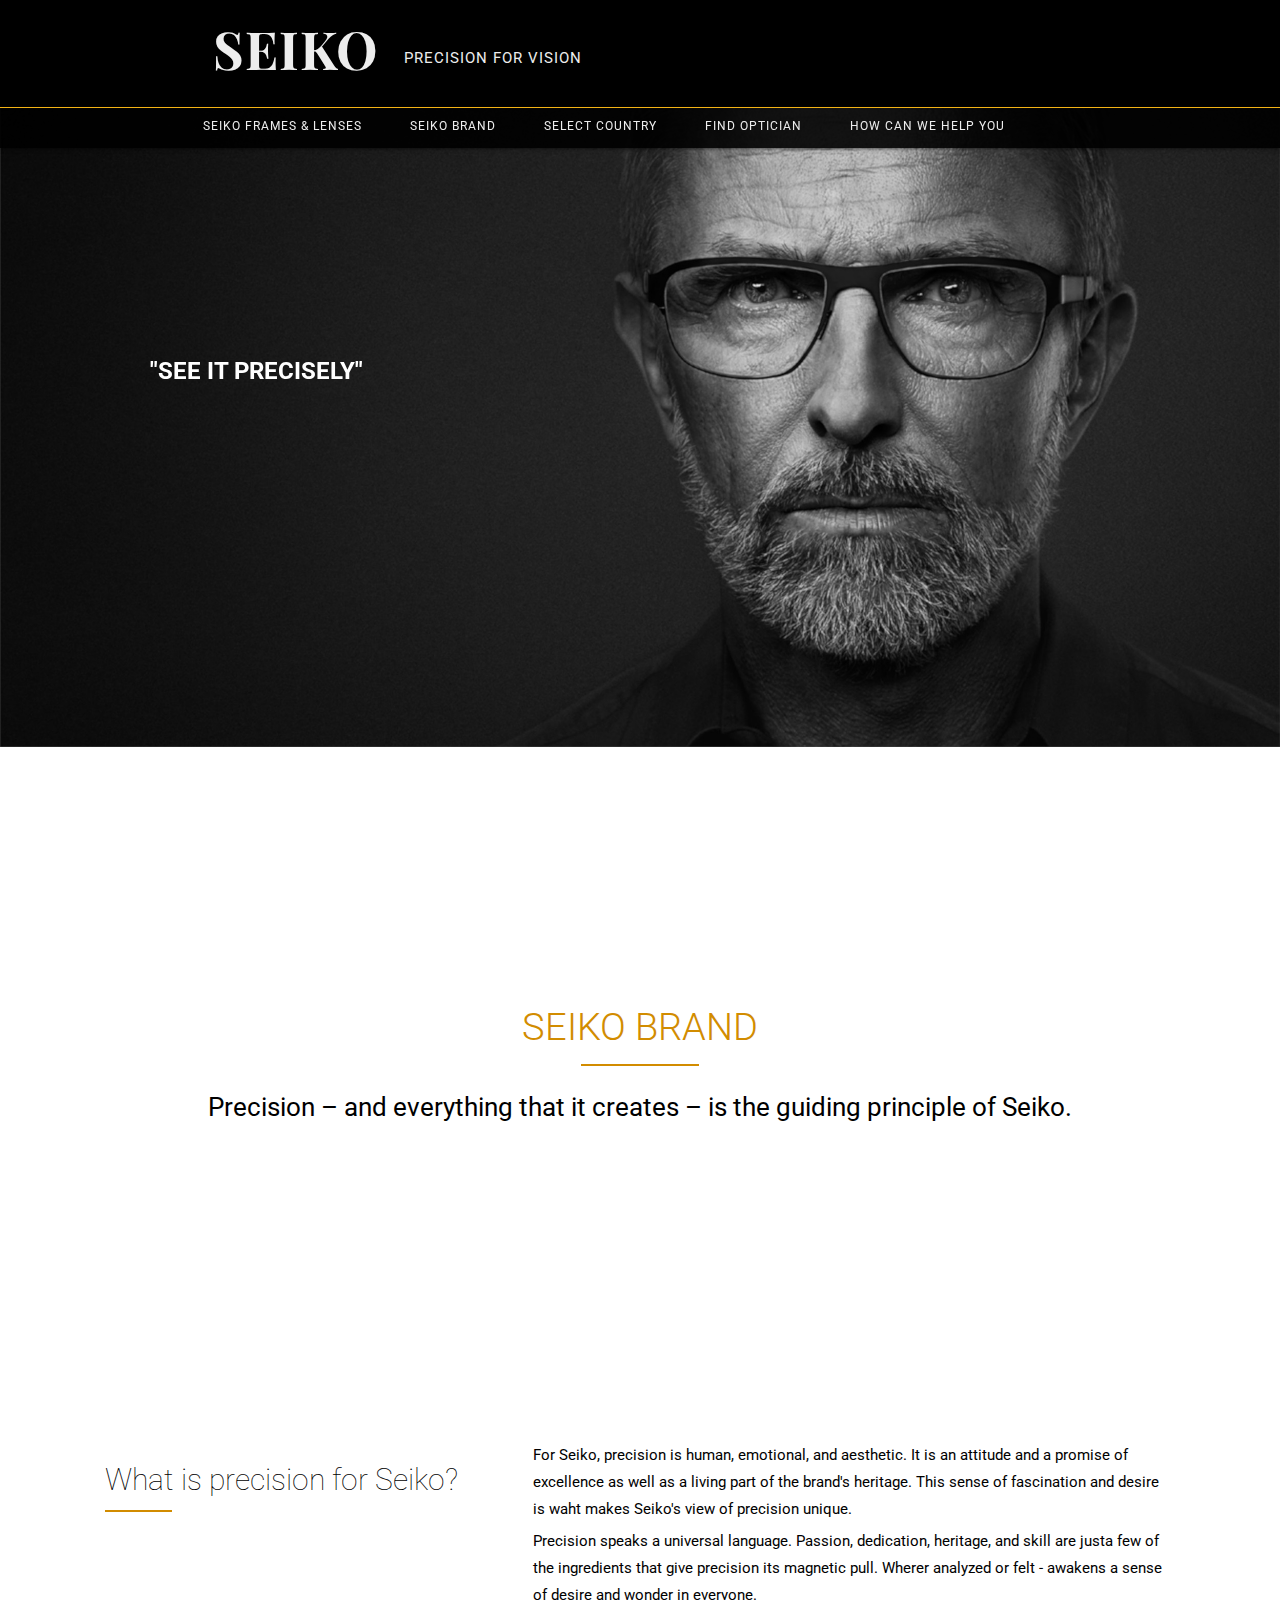
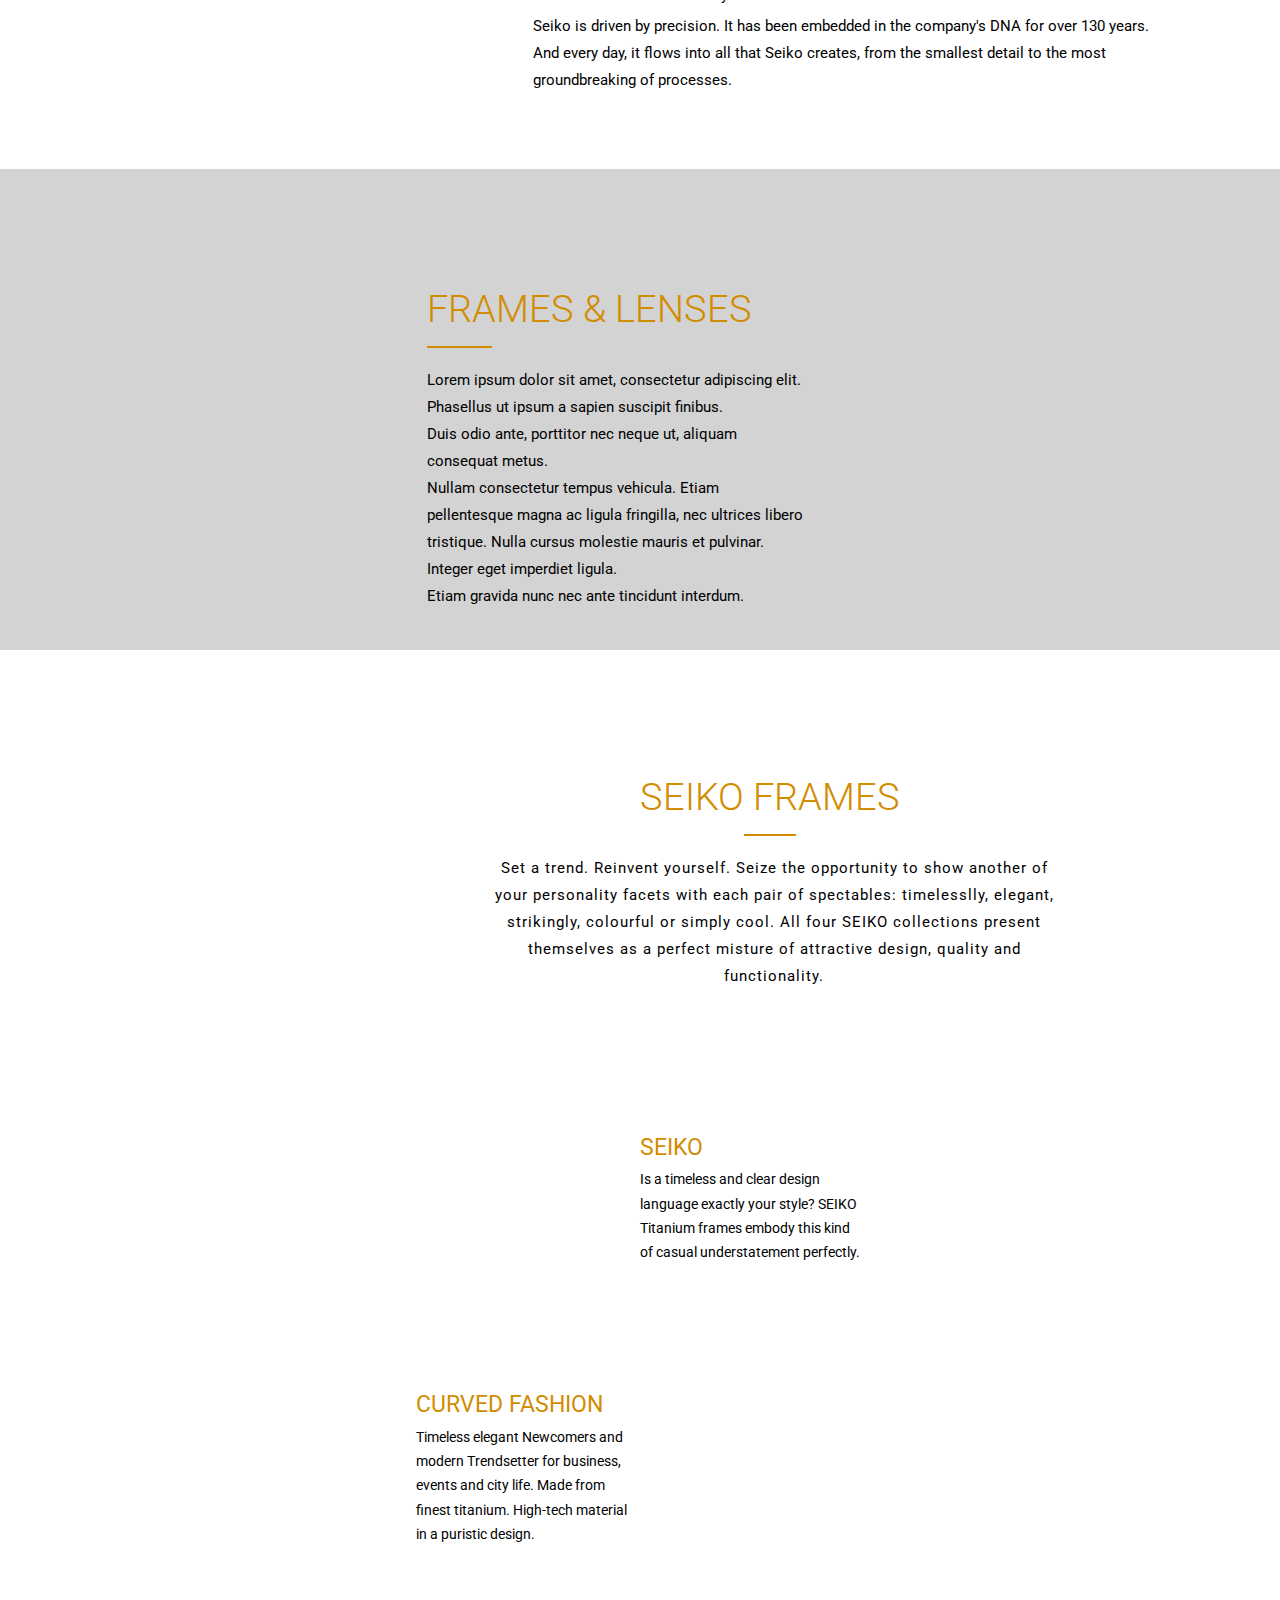
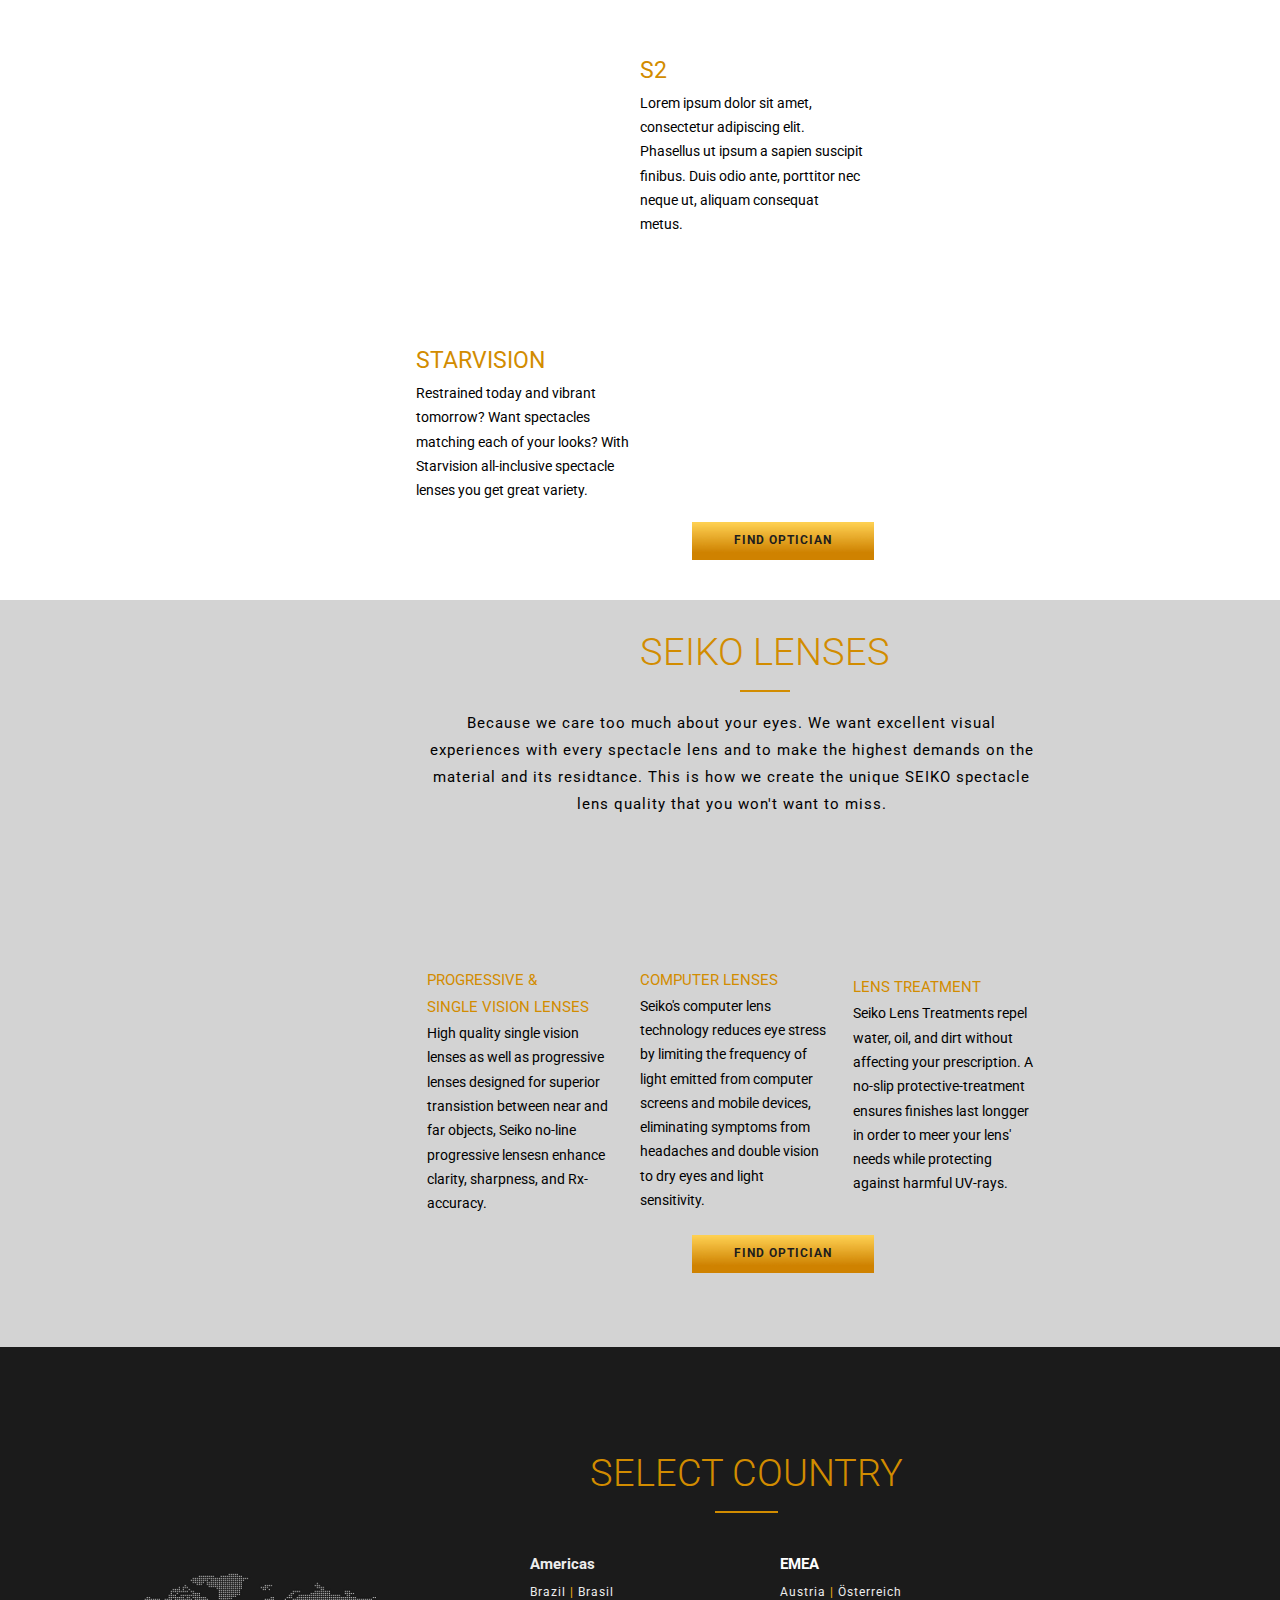
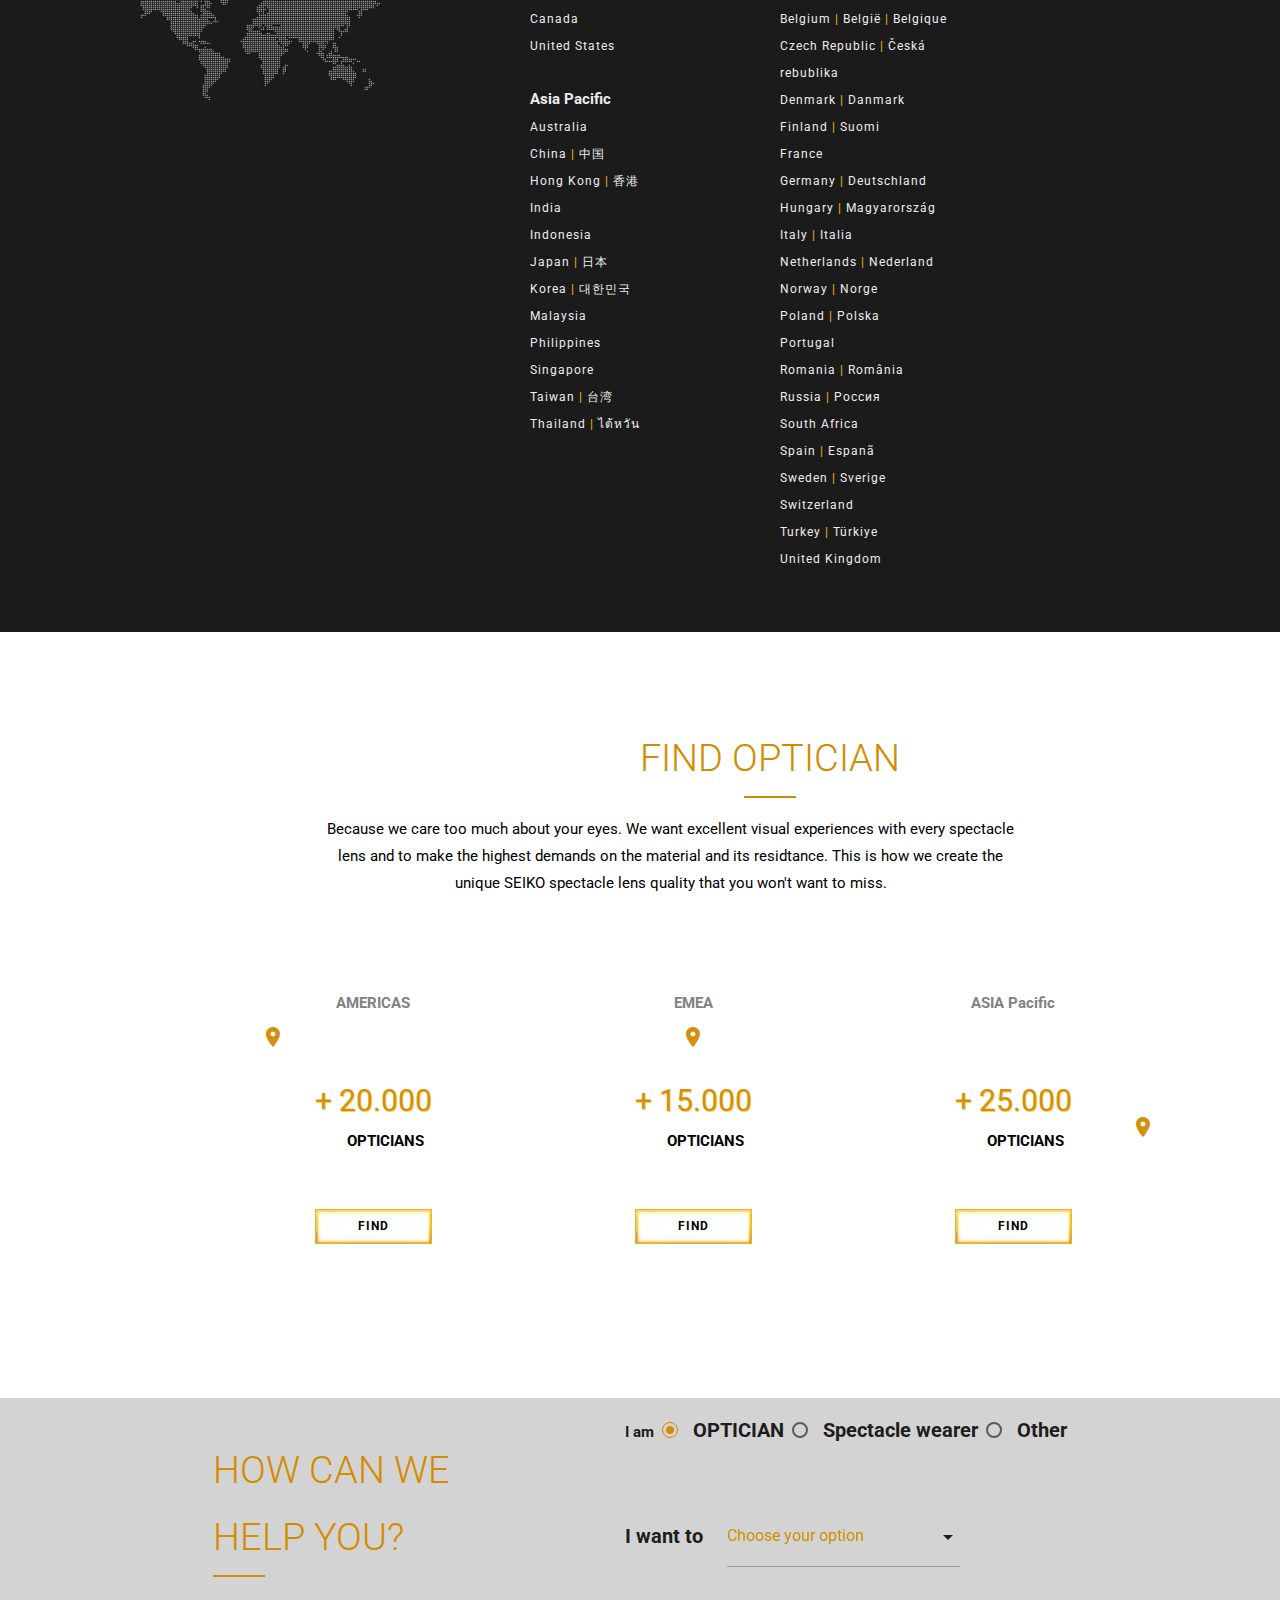
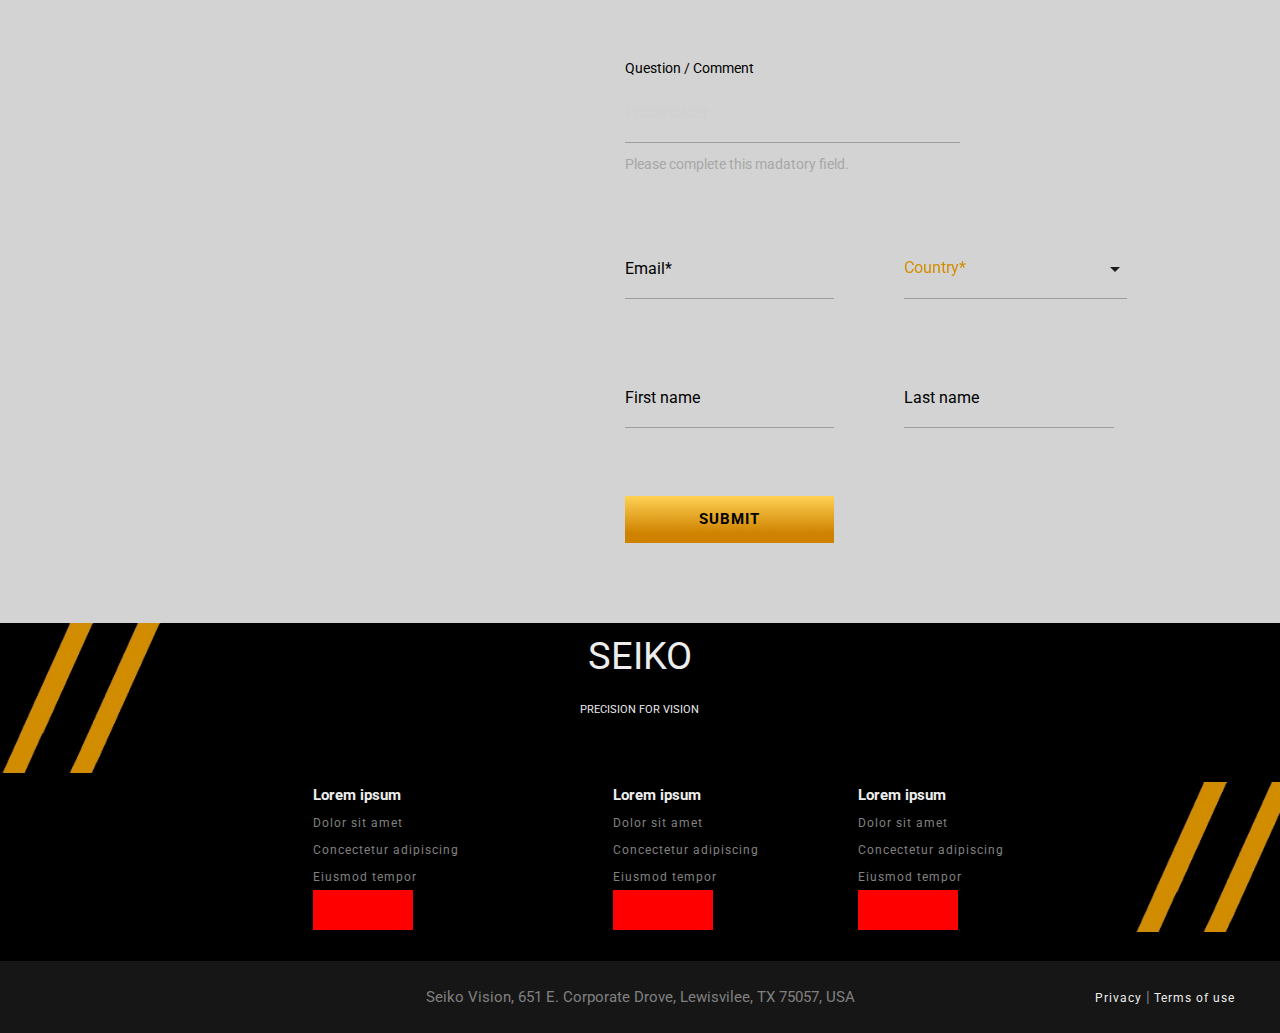
==== commit 453f4d9d: "changed menu to fixed, changed start-bg image setup. changed some rows to center" ====
--- a/index.html
+++ b/index.html
@@ -58,36 +58,31 @@
                         </div><!-- end row-->
                     </nav>
     <!-- end opacity menu -->
-
-                    <div class="col col s11 m10 l10 offset-s1 offset-m2 offset-l2" id="headline">
-                            <span id="firstquote">"</span>
-                            <span id="see_it">SEE IT </span>
-                            <br>
-                            <span id="precisely">PRECISELY.</span>
-                            <span id="secondquote">"</span>
-                            <br><br>
-                        <button id="frames_lenses_button"><a href="#frames">FRAMES & LENSES</a></button>
-                    </div><!-- end col-->
-
-              
                 </div><!-- end col-->
             </div><!-- end row-->
 <!-- END picture : see it precisely -->
 
         </div><!-- end col-->
     </div><!-- end row-->
+
+<div id="container">
+  <img id="image" src="media/first.jpg?w=1400" style="width: 100%;"/>
+  <p id="text">
+   "SEE IT PRECISELY"
+  </p>
+</div>
 
 <!-- Start: SEIKO BRAND  -->
 <section>
     <div id="seiko_brand">
             <div class="row" id="section1a_row">
-                <div class="col col s11 m10 l10 offset-s1 offset-m2 offset-l2 center-align">
+                <div class="col l12 center-align">
                     <div class="flow-text" id="seikobrand_heading">
                       SEIKO BRAND
                     </div>
                 </div><!-- end col-->
 
-                <div class="col col s11 m10 l10 offset-s1 offset-m2 offset-l2 center" id="below_seikobrand_heading">
+                <div class="col l12 center-align" id="below_seikobrand_heading">
                     <span class="flow-text" id="second_heading_seiko">
                       Precision – and everything that it creates – 
                       is the guiding principle of Seiko.
@@ -95,17 +90,17 @@
                 </div><!-- end col-->
             </div><!-- end row-->
 
-            <div class="row" id="section1b_row">
-
-                <div class="col s10 m4 l4 offset-l2 center-align">
+            <div class="row center-align" id="section1b_row">
+
+                <div class="col l4">
                     <img src="media/1.jpg" alt="2" class="slideanim" id="brandimages1">
                 </div><!-- end col-->
 
-                <div class="col s10 m4 l3">
+                <div class="col l4">
                     <img src="media/2.jpg" alt="2" class="slideanim" id="brandimages2">
                 </div><!-- end col-->
 
-                <div class="col s10 m4 l3">
+                <div class="col l4">
                     <img src="media/3.jpg" alt="2" class="slideanim" id="brandimages3">
                 </div><!-- end col-->
 
@@ -113,13 +108,13 @@
 
 
             <div class="row align-left">
-                <div class="col s8 m11 l4 offset-l2" >
+                <div class="col l5" >
                   <span id="what">
                     What is precision for Seiko?
                   </span>
                 </div><!-- end col-->
 
-                <div class="col s8 m10 l5">
+                <div class="col l6">
                     <div class="para7">
                         <p class="para0">
                         For Seiko, precision is human, emotional, and aesthetic. It is an attitude and a promise of excellence as well as a living part of the brand's heritage. This sense of fascination and desire is waht makes Seiko's view of precision unique.</p>
--- a/css/style.css
+++ b/css/style.css
@@ -4,25 +4,15 @@
  */
 
 
-
-
-
-
-
-
-
-
-
-
-
-
-
 *{padding:0; margin:0;font-family: 'Roboto', sans-serif; }
 
 html, body {
     max-width: 100%;
     overflow-x: hidden;
-    scroll-behavior: smooth;    
+    scroll-behavior: smooth;
+    font-family: 'Drescher Grotesk',Arial,sans-serif;
+    font-size: 20px;
+    line-height: 28px;    
 }
 
 body{
@@ -35,6 +25,12 @@
 	height: 40px;
 	background-color: red;
 }
+
+
+
+
+
+
 
 
 
@@ -139,7 +135,7 @@
 }
 
 #header_black_orange_border{
-	background-color: #1D1D1D; 
+	background-color:black; 
 	color:#EDEDED; padding:0; margin:0; 
 	border-bottom:1px solid #F3B315;
 
@@ -930,42 +926,19 @@
 /*nav*/
 
 
-/*small*/
-@media only screen and (min-width: 0px){
 	#nav_desk{
-	background-color: rgba(128, 128, 128, 0.1);padding:0; margin:0; max-height: 64px;
-	position: relative; 
-    z-index: -999; 
-
-	top: 0vh; 
-	left: 0;
-	}
-}
-/*medium*/
-@media only screen and (min-width: 601px){
-	#nav_desk{
-	background-color: rgba(128, 128, 128, 0.1);padding:0; margin:0; max-height: 64px;
-	position: relative; 
-    z-index: -999; 
-
-	top: 0vh; 
-	left: 0;
-}
-/*large*/
-@media only screen and (min-width: 993px){
-	#nav_desk{
-	background-color: rgba(128, 128, 128, 0.1);
+	background-color: rgba(0, 0, 0, 0.9);
 	padding:0; 
 	margin:0; 
 	max-height: 40px;
 
 	position: relative; 
-    z-index: -999; 
+    z-index: 1; 
 
 	top: 0vh; 
 	left: 0;
 	}
-}
+
 
 
 
@@ -1032,75 +1005,34 @@
 /* ************************************************************************************** /*
 /* full size image*/
 
-
-/*small*/
-@media only screen and (min-width: 0px){
-	#index-banner{
-	background-image: url('../media/first.jpg');
-	background-size: contain;
-    background-repeat: no-repeat;
-
-   	height: 30em;
-   	max-width: 100%;
-    min-width: 500px;
-
+#container {
+  min-height: 100vh;
+  width: 100%;
+  position: relative;
+  
+}
+#image {
+  position: absolute;
+  left: 0;
+  top: 0;
+
+}
+#text {
+  z-index: 100;
+  position: absolute;
+  color: white;
+  font-size: 24px;
+  font-weight: bold;
+  left: 150px;
+  top: 350px;
+}
+
+#index-banner{
+	width: 100vw;
 	padding:0; 
     margin: 0;
-
-    left: 0px; 
-    top: 0px; 
     
-    position: relative; 
-    z-index: -999; 
-}
-}
-/*medium*/
-@media only screen and (min-width: 601px){
-	#index-banner{
-	background-image: url('../media/first.jpg');
-	background-size: contain;
-    background-repeat: no-repeat;
-
-   	height: 50em;
-   	max-width: 100%;
-   	
-	padding:0; 
-    margin: 0;
-
-    left: 0px; 
-    top: 0px; 
-    
-    position: relative; 
-    z-index: -999; 
-}
-}
-/*large*/
-@media only screen and (min-width: 993px){
-	#index-banner{
-	background-image: url('../media/first.jpg');
-	background-size: cover;
-    background-repeat: no-repeat;
-
-   	width: 100vw;
-   	height: 100vh;
-   	max-height: 100vh;
-
-	padding:0; 
-    margin: 0;
-
-    
-    left: 0px; 
-    top: 0px; 
-
-    position: relative; 
-    z-index: -999; 
-}
-}
-
-
-
-
-
+}
 
 /* ************************************************************************************** /*
 /*small images*/
@@ -1433,10 +1365,18 @@
 	position: relative; z-index: -999; 
 }
 #header_row{
-	margin: 0; border:0; padding:0;     position: relative; z-index: -999; 
+	margin: 0; 
+	border:0; 
+	padding:0;     
+	position: fixed;
+	top:  0;
+	left: 0;
+	z-index: 1; 	
 }
 #logo_row{
-	margin: 0; border:0; padding:0;
+	margin: 0; 
+	border:0; 
+	padding:0;
 }
 #inner_row_header{
 	margin: 0; border:0; padding:0; height:100%;
